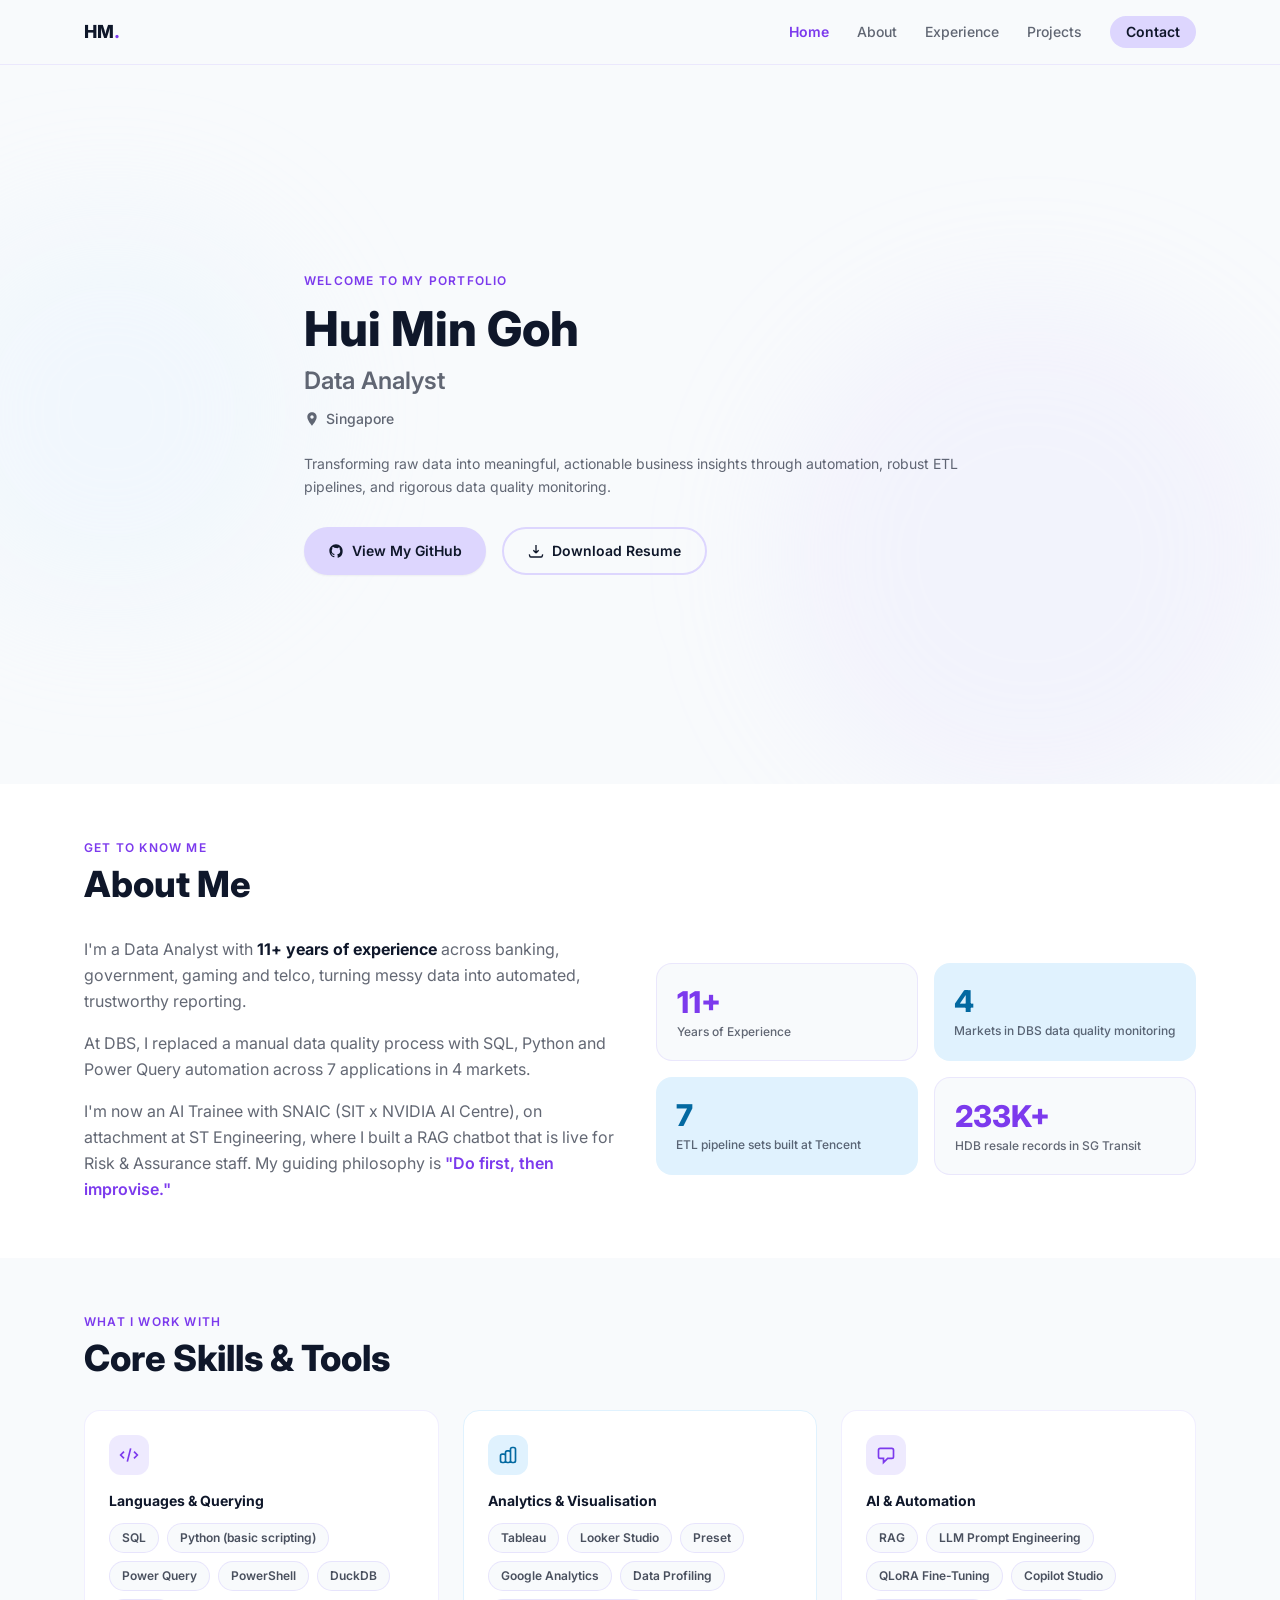
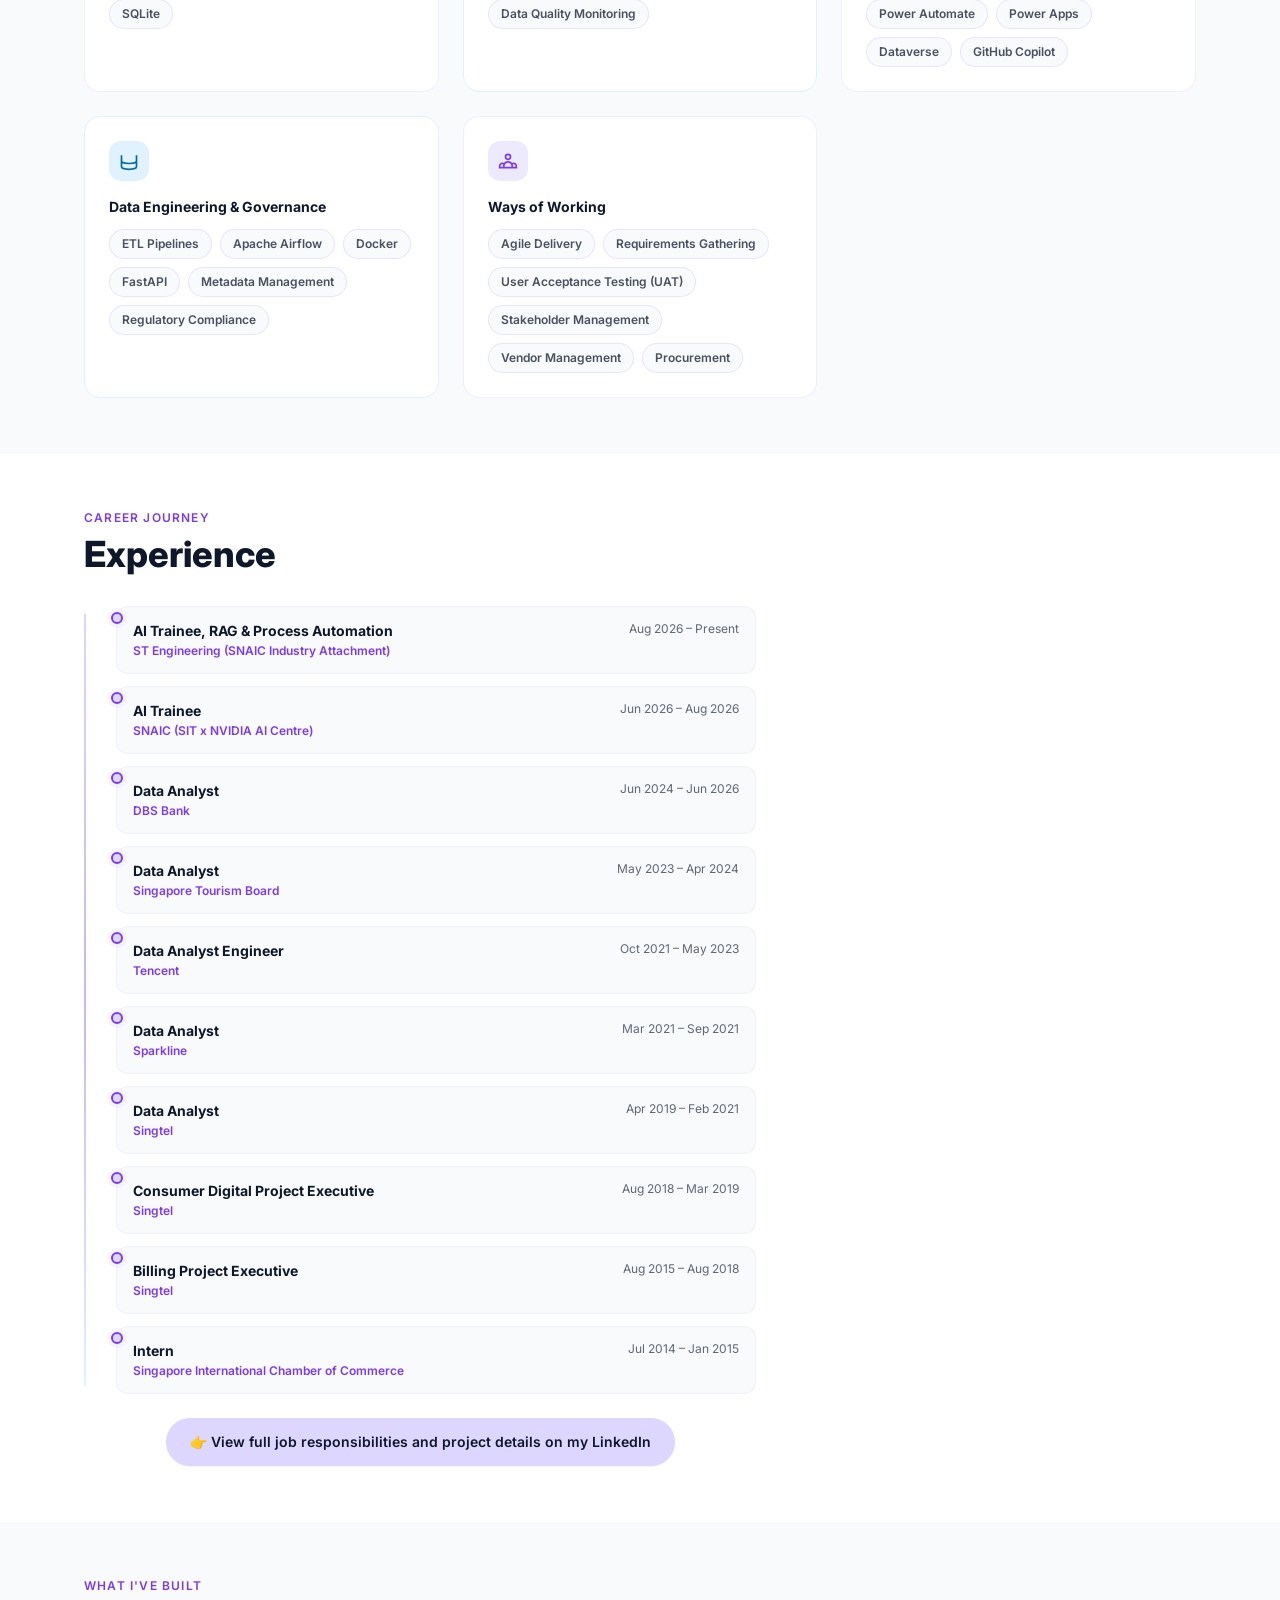
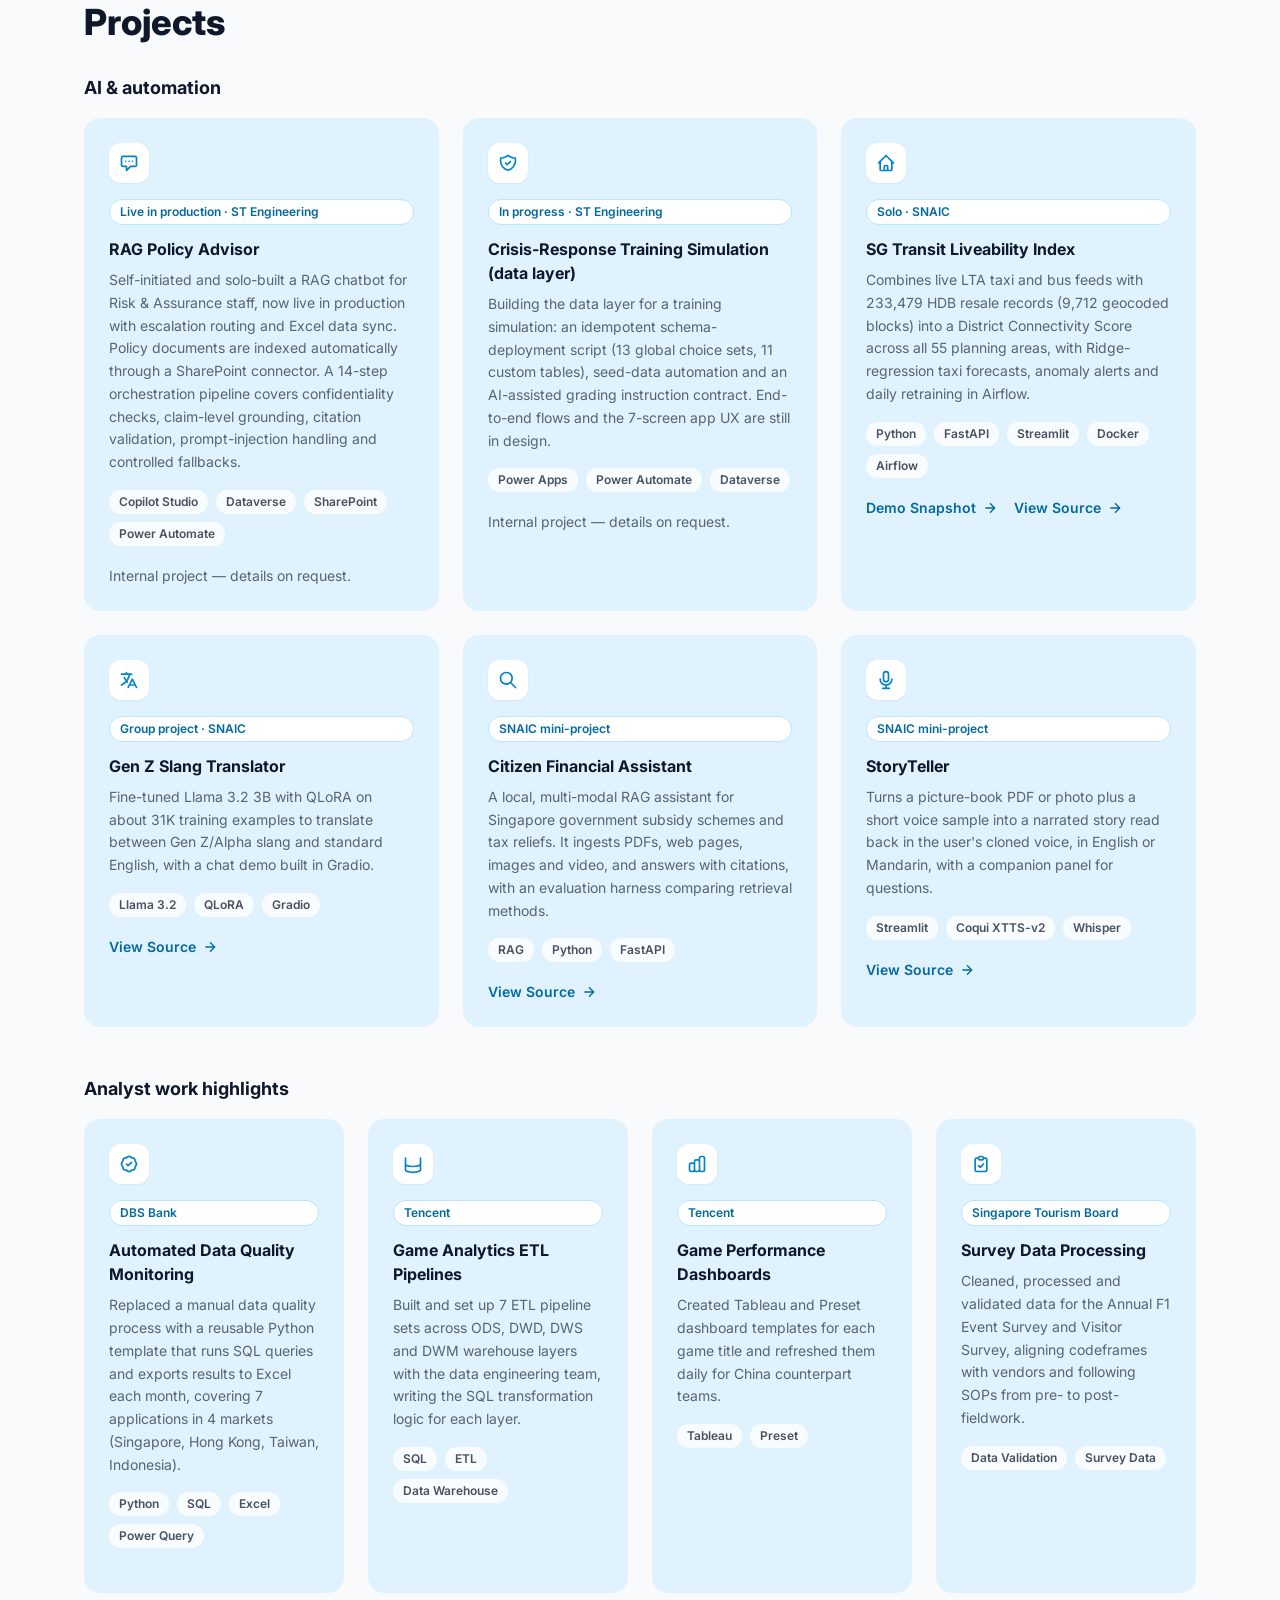
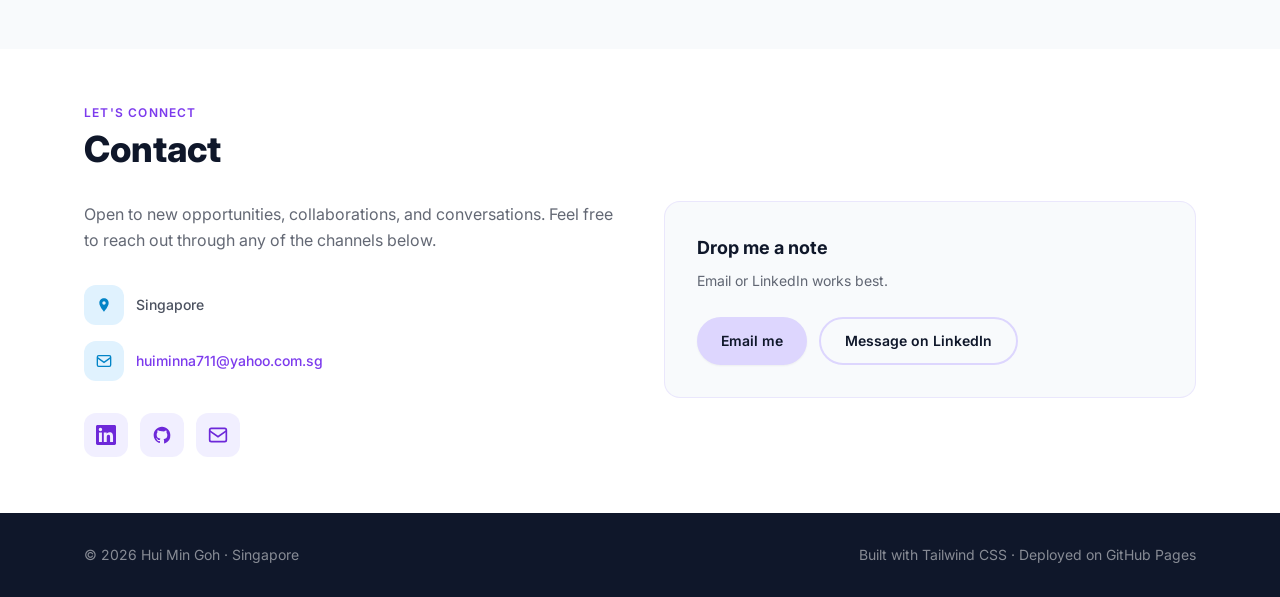
==== public/index.html @ bd51c1e7 "RAG card: note SharePoint connector indexing Co-Authored-By: Claude Sonnet 5.5 <noreply@anthropic.co" ====
<!DOCTYPE html>
<html lang="en" class="scroll-smooth">
<head>
  <meta charset="UTF-8">
  <meta name="viewport" content="width=device-width, initial-scale=1.0">
  <meta name="description" content="Hui Min Goh — Data Analyst based in Singapore with 11+ years of experience across banking, government, gaming and telco.">
  <title>Hui Min Goh — Data Analyst</title>
  <meta name="theme-color" content="#F8FAFC">
  <link rel="canonical" href="https://hm-base.github.io/Goh-Hui-Min-site/">
  <link rel="icon" href="favicon.svg" type="image/svg+xml">
  <meta property="og:type" content="website">
  <meta property="og:site_name" content="Hui Min Goh">
  <meta property="og:title" content="Hui Min Goh — Data Analyst">
  <meta property="og:description" content="Data Analyst based in Singapore with 11+ years of experience across banking, government, gaming and telco.">
  <meta property="og:url" content="https://hm-base.github.io/Goh-Hui-Min-site/">
  <meta property="og:image" content="https://hm-base.github.io/Goh-Hui-Min-site/og-image.png">
  <meta property="og:image:alt" content="Hui Min Goh, Data Analyst, Singapore">
  <meta name="twitter:card" content="summary_large_image">
  <link rel="stylesheet" href="tailwind.css">
  <link rel="preconnect" href="https://fonts.googleapis.com">
  <link rel="preconnect" href="https://fonts.gstatic.com" crossorigin>
  <link href="https://fonts.googleapis.com/css2?family=Inter:wght@400;500;600;700;800&display=swap" rel="stylesheet">
  <style>
    body { font-family: 'Inter', sans-serif; }
    ::-webkit-scrollbar { width: 5px; }
    ::-webkit-scrollbar-track { background: #F8FAFC; }
    ::-webkit-scrollbar-thumb { background: #DDD6FE; border-radius: 3px; }

    .tl-dot {
      position: absolute;
      left: -5px;
      top: 6px;
      width: 12px;
      height: 12px;
      border-radius: 50%;
      background: #DDD6FE;
      border: 2.5px solid #7C3AED;
      box-shadow: 0 0 0 4px rgba(221,214,254,.25);
    }

    .reveal {
      opacity: 0;
      transform: translateY(20px);
      transition: opacity .55s ease, transform .55s ease;
    }
    .reveal.visible { opacity: 1; transform: translateY(0); }

    .nav-link.active { color: #7C3AED !important; font-weight: 600; }
    :focus-visible { outline: 2px solid #7C3AED; outline-offset: 2px; }
    .skip-link { position: absolute; left: -9999px; top: 8px; z-index: 100; background: #0F172A; color: #fff; padding: 8px 14px; border-radius: 8px; font-size: 14px; }
    .skip-link:focus { left: 8px; }
    @media (prefers-reduced-motion: reduce) {
      html { scroll-behavior: auto !important; }
      .reveal { opacity: 1; transform: none; transition: none; }
    }
  </style>
  <noscript><style>.reveal { opacity: 1; transform: none; }</style></noscript>
</head>
<body class="bg-[#F8FAFC] text-[#0F172A] antialiased">
<a href="#main" class="skip-link">Skip to content</a>

<!-- ── NAV ── -->
<header id="navbar" class="fixed top-0 inset-x-0 z-50 bg-[#F8FAFC]/95 backdrop-blur-sm border-b border-[#DDD6FE]/50 transition-shadow duration-300">
  <div class="max-w-6xl mx-auto px-5 h-16 flex items-center justify-between">
    <a href="#home" class="font-extrabold text-lg text-[#0F172A]">HM<span class="text-violet-600">.</span></a>
    <nav aria-label="Main" class="hidden md:flex items-center gap-7">
      <a href="#home"       class="nav-link text-sm font-medium text-[#0F172A]/65 hover:text-violet-600 transition-colors">Home</a>
      <a href="#about"      class="nav-link text-sm font-medium text-[#0F172A]/65 hover:text-violet-600 transition-colors">About</a>
      <a href="#experience" class="nav-link text-sm font-medium text-[#0F172A]/65 hover:text-violet-600 transition-colors">Experience</a>
      <a href="#projects"   class="nav-link text-sm font-medium text-[#0F172A]/65 hover:text-violet-600 transition-colors">Projects</a>
      <a href="#contact"    class="bg-[#DDD6FE] text-[#0F172A] text-sm font-semibold px-4 py-1.5 rounded-full hover:bg-violet-200 transition-colors">Contact</a>
    </nav>
    <button id="menu-btn" aria-label="Toggle menu" aria-expanded="false" aria-controls="mobile-menu" class="md:hidden p-2 rounded-lg hover:bg-[#DDD6FE]/30">
      <svg aria-hidden="true" focusable="false" id="ico-open"  class="w-5 h-5" fill="none" stroke="currentColor" viewBox="0 0 24 24"><path stroke-linecap="round" stroke-linejoin="round" stroke-width="2" d="M4 6h16M4 12h16M4 18h16"/></svg>
      <svg aria-hidden="true" focusable="false" id="ico-close" class="w-5 h-5 hidden" fill="none" stroke="currentColor" viewBox="0 0 24 24"><path stroke-linecap="round" stroke-linejoin="round" stroke-width="2" d="M6 18L18 6M6 6l12 12"/></svg>
    </button>
  </div>
  <div id="mobile-menu" class="hidden md:hidden border-t border-[#DDD6FE]/40 bg-[#F8FAFC] px-5 pb-4 pt-3 flex flex-col gap-3">
    <a href="#home"       onclick="closeMob()" class="text-sm font-medium text-[#0F172A]/70">Home</a>
    <a href="#about"      onclick="closeMob()" class="text-sm font-medium text-[#0F172A]/70">About</a>
    <a href="#experience" onclick="closeMob()" class="text-sm font-medium text-[#0F172A]/70">Experience</a>
    <a href="#projects"   onclick="closeMob()" class="text-sm font-medium text-[#0F172A]/70">Projects</a>
    <a href="#contact"    onclick="closeMob()" class="text-sm font-medium text-[#0F172A]/70">Contact</a>
  </div>
</header>

<main id="main" class="pt-16">

<!-- ── HERO ── -->
<section id="home" class="min-h-[80vh] flex items-center relative overflow-hidden bg-[#F8FAFC]">
  <div class="absolute inset-0 pointer-events-none">
    <div class="absolute top-1/3 right-0 w-[500px] h-[500px] bg-[#DDD6FE]/20 rounded-full blur-3xl"></div>
    <div class="absolute bottom-1/4 -left-20 w-96 h-96 bg-[#E0F2FE]/30 rounded-full blur-3xl"></div>
  </div>
  <div class="max-w-6xl mx-auto px-5 py-12 relative">
    <p class="text-violet-600 font-semibold text-xs tracking-widest uppercase mb-4">Welcome to my portfolio</p>
    <h1 class="text-4xl md:text-5xl font-extrabold text-[#0F172A] leading-tight mb-3">
      Hui Min Goh
    </h1>
    <p class="text-xl md:text-2xl font-semibold text-[#0F172A]/65 mb-3">Data Analyst</p>
    <div class="flex items-center gap-1.5 text-[#0F172A]/65 mb-6">
      <svg aria-hidden="true" focusable="false" class="w-4 h-4 flex-shrink-0" fill="currentColor" viewBox="0 0 24 24"><path d="M12 2C8.13 2 5 5.13 5 9c0 5.25 7 13 7 13s7-7.75 7-13c0-3.87-3.13-7-7-7zm0 9.5c-1.38 0-2.5-1.12-2.5-2.5s1.12-2.5 2.5-2.5 2.5 1.12 2.5 2.5-1.12 2.5-2.5 2.5z"/></svg>
      <span class="text-sm font-medium">Singapore</span>
    </div>
    <p class="text-sm text-[#0F172A]/65 leading-relaxed max-w-2xl mb-7">
      Transforming raw data into meaningful, actionable business insights through automation, robust ETL pipelines, and rigorous data quality monitoring.
    </p>
    <div class="flex flex-wrap gap-4">
      <a href="https://github.com/hm-base" target="_blank" rel="noopener"
         class="inline-flex items-center gap-2 bg-[#DDD6FE] text-[#0F172A] font-semibold px-6 py-3 rounded-full hover:bg-violet-200 hover:-translate-y-0.5 transition-all shadow-sm text-sm">
        <svg aria-hidden="true" focusable="false" class="w-4 h-4" fill="currentColor" viewBox="0 0 24 24"><path d="M12 2C6.48 2 2 6.48 2 12c0 4.42 2.87 8.17 6.84 9.49.5.09.66-.22.66-.48v-1.7C6.73 19.91 6.14 18 6.14 18c-.46-1.16-1.11-1.47-1.11-1.47-.91-.62.07-.61.07-.61 1 .07 1.53 1.03 1.53 1.03.89 1.52 2.34 1.08 2.91.83.09-.65.35-1.09.63-1.34-2.22-.25-4.56-1.11-4.56-4.94 0-1.09.39-1.98 1.03-2.68-.1-.25-.45-1.27.1-2.64 0 0 .84-.27 2.75 1.02A9.56 9.56 0 0112 7.43a9.56 9.56 0 012.5.34c1.91-1.29 2.75-1.02 2.75-1.02.55 1.37.2 2.39.1 2.64.64.7 1.03 1.59 1.03 2.68 0 3.84-2.34 4.69-4.57 4.93.36.31.68.92.68 1.85v2.74c0 .27.16.58.67.48A10.01 10.01 0 0022 12c0-5.52-4.48-10-10-10z"/></svg>
        View My GitHub
      </a>
      <a href="Hui_Min_Goh_Resume_83689592.pdf" download
         class="inline-flex items-center gap-2 border-2 border-[#DDD6FE] text-[#0F172A] font-semibold px-6 py-3 rounded-full hover:bg-[#DDD6FE]/30 hover:-translate-y-0.5 transition-all text-sm">
        <svg aria-hidden="true" focusable="false" class="w-4 h-4" fill="none" stroke="currentColor" viewBox="0 0 24 24" stroke-width="2"><path d="M12 15V3m0 12l-4-4m4 4l4-4M2 17l.621 2.485A2 2 0 004.561 21h14.878a2 2 0 001.94-1.515L22 17"/></svg>
        Download Resume
      </a>
    </div>
  </div>
</section>

<!-- ── ABOUT ── -->
<section id="about" class="py-14 bg-white">
  <div class="max-w-6xl mx-auto px-5">
    <div class="reveal">
      <p class="text-violet-600 font-semibold text-xs tracking-widest uppercase mb-2">Get to know me</p>
      <h2 class="text-4xl font-extrabold text-[#0F172A] mb-8">About Me</h2>
    </div>
    <div class="grid md:grid-cols-2 gap-8 items-center">
      <div class="reveal space-y-4 text-[#0F172A]/65 leading-relaxed">
        <p>I'm a Data Analyst with <strong class="text-[#0F172A]">11+ years of experience</strong> across banking, government, gaming and telco, turning messy data into automated, trustworthy reporting.</p>
        <p>At DBS, I replaced a manual data quality process with SQL, Python and Power Query automation across 7 applications in 4 markets.</p>
        <p>I'm now an AI Trainee with SNAIC (SIT x NVIDIA AI Centre), on attachment at ST Engineering, where I built a RAG chatbot that is live for Risk &amp; Assurance staff. My guiding philosophy is <em class="text-violet-600 font-semibold not-italic">"Do first, then improvise."</em></p>
      </div>
      <div class="reveal grid grid-cols-2 gap-4">
        <div class="bg-[#F8FAFC] border border-[#DDD6FE]/50 rounded-2xl p-5"><div class="text-3xl font-extrabold text-violet-600 mb-1">11+</div><div class="text-xs font-medium text-[#0F172A]/65">Years of Experience</div></div>
        <div class="bg-[#E0F2FE] rounded-2xl p-5"><div class="text-3xl font-extrabold text-sky-700 mb-1">4</div><div class="text-xs font-medium text-[#0F172A]/65">Markets in DBS data quality monitoring</div></div>
        <div class="bg-[#E0F2FE] rounded-2xl p-5"><div class="text-3xl font-extrabold text-sky-700 mb-1">7</div><div class="text-xs font-medium text-[#0F172A]/65">ETL pipeline sets built at Tencent</div></div>
        <div class="bg-[#F8FAFC] border border-[#DDD6FE]/50 rounded-2xl p-5"><div class="text-3xl font-extrabold text-violet-600 mb-1">233K+</div><div class="text-xs font-medium text-[#0F172A]/65">HDB resale records in SG Transit</div></div>
      </div>
    </div>
  </div>
</section>

<!-- ── SKILLS ── -->
<section id="skills" class="py-14 bg-[#F8FAFC]">
  <div class="max-w-6xl mx-auto px-5">
    <div class="reveal mb-8">
      <p class="text-violet-600 font-semibold text-xs tracking-widest uppercase mb-2">What I work with</p>
      <h2 class="text-4xl font-extrabold text-[#0F172A]">Core Skills &amp; Tools</h2>
    </div>
    <div class="grid md:grid-cols-3 gap-6">
      <div class="reveal bg-white rounded-2xl border border-[#DDD6FE]/40 hover:border-[#DDD6FE] p-6 hover:shadow-lg transition-all">
        <div class="w-10 h-10 bg-[#DDD6FE]/50 rounded-xl flex items-center justify-center mb-4">
          <svg aria-hidden="true" focusable="false" class="w-5 h-5 text-violet-600" fill="none" stroke="currentColor" viewBox="0 0 24 24" stroke-width="2"><path d="M10 20l4-16m4 4l4 4-4 4M6 16l-4-4 4-4"/></svg>
        </div>
        <h3 class="font-bold text-[#0F172A] text-sm mb-3">Languages &amp; Querying</h3>
        <div class="flex flex-wrap gap-2"><span class="bg-[#F8FAFC] border border-[#DDD6FE]/60 text-[#0F172A]/75 text-xs font-semibold px-3 py-1.5 rounded-full">SQL</span><span class="bg-[#F8FAFC] border border-[#DDD6FE]/60 text-[#0F172A]/75 text-xs font-semibold px-3 py-1.5 rounded-full">Python (basic scripting)</span><span class="bg-[#F8FAFC] border border-[#DDD6FE]/60 text-[#0F172A]/75 text-xs font-semibold px-3 py-1.5 rounded-full">Power Query</span><span class="bg-[#F8FAFC] border border-[#DDD6FE]/60 text-[#0F172A]/75 text-xs font-semibold px-3 py-1.5 rounded-full">PowerShell</span><span class="bg-[#F8FAFC] border border-[#DDD6FE]/60 text-[#0F172A]/75 text-xs font-semibold px-3 py-1.5 rounded-full">DuckDB</span><span class="bg-[#F8FAFC] border border-[#DDD6FE]/60 text-[#0F172A]/75 text-xs font-semibold px-3 py-1.5 rounded-full">SQLite</span></div>
      </div>
      <div class="reveal bg-white rounded-2xl border border-[#E0F2FE] hover:border-sky-200 p-6 hover:shadow-lg transition-all">
        <div class="w-10 h-10 bg-[#E0F2FE] rounded-xl flex items-center justify-center mb-4">
          <svg aria-hidden="true" focusable="false" class="w-5 h-5 text-sky-700" fill="none" stroke="currentColor" viewBox="0 0 24 24" stroke-width="2"><path d="M9 19v-6a2 2 0 00-2-2H5a2 2 0 00-2 2v6a2 2 0 002 2h2a2 2 0 002-2zm0 0V9a2 2 0 012-2h2a2 2 0 012 2v10m-6 0a2 2 0 002 2h2a2 2 0 002-2m0 0V5a2 2 0 012-2h2a2 2 0 012 2v14a2 2 0 01-2 2h-2a2 2 0 01-2-2z"/></svg>
        </div>
        <h3 class="font-bold text-[#0F172A] text-sm mb-3">Analytics &amp; Visualisation</h3>
        <div class="flex flex-wrap gap-2"><span class="bg-[#F8FAFC] border border-[#DDD6FE]/60 text-[#0F172A]/75 text-xs font-semibold px-3 py-1.5 rounded-full">Tableau</span><span class="bg-[#F8FAFC] border border-[#DDD6FE]/60 text-[#0F172A]/75 text-xs font-semibold px-3 py-1.5 rounded-full">Looker Studio</span><span class="bg-[#F8FAFC] border border-[#DDD6FE]/60 text-[#0F172A]/75 text-xs font-semibold px-3 py-1.5 rounded-full">Preset</span><span class="bg-[#F8FAFC] border border-[#DDD6FE]/60 text-[#0F172A]/75 text-xs font-semibold px-3 py-1.5 rounded-full">Google Analytics</span><span class="bg-[#F8FAFC] border border-[#DDD6FE]/60 text-[#0F172A]/75 text-xs font-semibold px-3 py-1.5 rounded-full">Data Profiling</span><span class="bg-[#F8FAFC] border border-[#DDD6FE]/60 text-[#0F172A]/75 text-xs font-semibold px-3 py-1.5 rounded-full">Data Quality Monitoring</span></div>
      </div>
      <div class="reveal bg-white rounded-2xl border border-[#DDD6FE]/40 hover:border-[#DDD6FE] p-6 hover:shadow-lg transition-all">
        <div class="w-10 h-10 bg-[#DDD6FE]/50 rounded-xl flex items-center justify-center mb-4">
          <svg aria-hidden="true" focusable="false" class="w-5 h-5 text-violet-600" fill="none" stroke="currentColor" viewBox="0 0 24 24" stroke-width="2"><path d="M8 10h.01M12 10h.01M16 10h.01M9 16H5a2 2 0 01-2-2V6a2 2 0 012-2h14a2 2 0 012 2v8a2 2 0 01-2 2h-5l-5 5v-5z"/></svg>
        </div>
        <h3 class="font-bold text-[#0F172A] text-sm mb-3">AI &amp; Automation</h3>
        <div class="flex flex-wrap gap-2"><span class="bg-[#F8FAFC] border border-[#DDD6FE]/60 text-[#0F172A]/75 text-xs font-semibold px-3 py-1.5 rounded-full">RAG</span><span class="bg-[#F8FAFC] border border-[#DDD6FE]/60 text-[#0F172A]/75 text-xs font-semibold px-3 py-1.5 rounded-full">LLM Prompt Engineering</span><span class="bg-[#F8FAFC] border border-[#DDD6FE]/60 text-[#0F172A]/75 text-xs font-semibold px-3 py-1.5 rounded-full">QLoRA Fine-Tuning</span><span class="bg-[#F8FAFC] border border-[#DDD6FE]/60 text-[#0F172A]/75 text-xs font-semibold px-3 py-1.5 rounded-full">Copilot Studio</span><span class="bg-[#F8FAFC] border border-[#DDD6FE]/60 text-[#0F172A]/75 text-xs font-semibold px-3 py-1.5 rounded-full">Power Automate</span><span class="bg-[#F8FAFC] border border-[#DDD6FE]/60 text-[#0F172A]/75 text-xs font-semibold px-3 py-1.5 rounded-full">Power Apps</span><span class="bg-[#F8FAFC] border border-[#DDD6FE]/60 text-[#0F172A]/75 text-xs font-semibold px-3 py-1.5 rounded-full">Dataverse</span><span class="bg-[#F8FAFC] border border-[#DDD6FE]/60 text-[#0F172A]/75 text-xs font-semibold px-3 py-1.5 rounded-full">GitHub Copilot</span></div>
      </div>
      <div class="reveal bg-white rounded-2xl border border-[#E0F2FE] hover:border-sky-200 p-6 hover:shadow-lg transition-all">
        <div class="w-10 h-10 bg-[#E0F2FE] rounded-xl flex items-center justify-center mb-4">
          <svg aria-hidden="true" focusable="false" class="w-5 h-5 text-sky-700" fill="none" stroke="currentColor" viewBox="0 0 24 24" stroke-width="2"><path d="M3 5v14c0 1.66 4 3 9 3s9-1.34 9-3V5M21 12c0 1.66-4 3-9 3s-9-1.34-9-3"/></svg>
        </div>
        <h3 class="font-bold text-[#0F172A] text-sm mb-3">Data Engineering &amp; Governance</h3>
        <div class="flex flex-wrap gap-2"><span class="bg-[#F8FAFC] border border-[#DDD6FE]/60 text-[#0F172A]/75 text-xs font-semibold px-3 py-1.5 rounded-full">ETL Pipelines</span><span class="bg-[#F8FAFC] border border-[#DDD6FE]/60 text-[#0F172A]/75 text-xs font-semibold px-3 py-1.5 rounded-full">Apache Airflow</span><span class="bg-[#F8FAFC] border border-[#DDD6FE]/60 text-[#0F172A]/75 text-xs font-semibold px-3 py-1.5 rounded-full">Docker</span><span class="bg-[#F8FAFC] border border-[#DDD6FE]/60 text-[#0F172A]/75 text-xs font-semibold px-3 py-1.5 rounded-full">FastAPI</span><span class="bg-[#F8FAFC] border border-[#DDD6FE]/60 text-[#0F172A]/75 text-xs font-semibold px-3 py-1.5 rounded-full">Metadata Management</span><span class="bg-[#F8FAFC] border border-[#DDD6FE]/60 text-[#0F172A]/75 text-xs font-semibold px-3 py-1.5 rounded-full">Regulatory Compliance</span></div>
      </div>
      <div class="reveal bg-white rounded-2xl border border-[#DDD6FE]/40 hover:border-[#DDD6FE] p-6 hover:shadow-lg transition-all">
        <div class="w-10 h-10 bg-[#DDD6FE]/50 rounded-xl flex items-center justify-center mb-4">
          <svg aria-hidden="true" focusable="false" class="w-5 h-5 text-violet-600" fill="none" stroke="currentColor" viewBox="0 0 24 24" stroke-width="2"><path d="M17 20h5v-2a3 3 0 00-5.356-1.857M17 20H7m10 0v-2c0-.656-.126-1.283-.356-1.857M7 20H2v-2a3 3 0 015.356-1.857M7 20v-2c0-.656.126-1.283.356-1.857m0 0a5.002 5.002 0 019.288 0M15 7a3 3 0 11-6 0 3 3 0 016 0z"/></svg>
        </div>
        <h3 class="font-bold text-[#0F172A] text-sm mb-3">Ways of Working</h3>
        <div class="flex flex-wrap gap-2"><span class="bg-[#F8FAFC] border border-[#DDD6FE]/60 text-[#0F172A]/75 text-xs font-semibold px-3 py-1.5 rounded-full">Agile Delivery</span><span class="bg-[#F8FAFC] border border-[#DDD6FE]/60 text-[#0F172A]/75 text-xs font-semibold px-3 py-1.5 rounded-full">Requirements Gathering</span><span class="bg-[#F8FAFC] border border-[#DDD6FE]/60 text-[#0F172A]/75 text-xs font-semibold px-3 py-1.5 rounded-full">User Acceptance Testing (UAT)</span><span class="bg-[#F8FAFC] border border-[#DDD6FE]/60 text-[#0F172A]/75 text-xs font-semibold px-3 py-1.5 rounded-full">Stakeholder Management</span><span class="bg-[#F8FAFC] border border-[#DDD6FE]/60 text-[#0F172A]/75 text-xs font-semibold px-3 py-1.5 rounded-full">Vendor Management</span><span class="bg-[#F8FAFC] border border-[#DDD6FE]/60 text-[#0F172A]/75 text-xs font-semibold px-3 py-1.5 rounded-full">Procurement</span></div>
      </div>
    </div>
  </div>
</section>

<!-- ── EXPERIENCE ── -->
<section id="experience" class="py-14 bg-white">
  <div class="max-w-6xl mx-auto px-5">
    <div class="reveal mb-8">
      <p class="text-violet-600 font-semibold text-xs tracking-widest uppercase mb-2">Career Journey</p>
      <h2 class="text-4xl font-extrabold text-[#0F172A]">Experience</h2>
    </div>
    <div class="max-w-2xl">
      <div class="relative pl-8">
        <div class="absolute left-0 top-2 bottom-2 w-0.5 bg-gradient-to-b from-[#DDD6FE] via-[#c4b5fd] to-[#E0F2FE]"></div>

        <div class="space-y-3">
          <!-- ST Engineering -->
          <div class="reveal relative">
            <div class="tl-dot"></div>
            <div class="bg-[#F8FAFC] rounded-xl border border-[#DDD6FE]/30 px-4 py-3.5 hover:border-[#DDD6FE] hover:shadow-sm transition-all flex flex-wrap items-start justify-between gap-2">
              <div><p class="font-bold text-[#0F172A] text-sm">AI Trainee, RAG &amp; Process Automation</p><p class="text-violet-600 font-semibold text-xs mt-0.5">ST Engineering (SNAIC Industry Attachment)</p></div>
              <div class="text-right"><p class="text-xs text-[#0F172A]/65">Aug 2026 – Present</p></div>
            </div>
          </div>
          <!-- SNAIC -->
          <div class="reveal relative" style="transition-delay:.05s">
            <div class="tl-dot"></div>
            <div class="bg-[#F8FAFC] rounded-xl border border-[#DDD6FE]/30 px-4 py-3.5 hover:border-[#DDD6FE] hover:shadow-sm transition-all flex flex-wrap items-start justify-between gap-2">
              <div><p class="font-bold text-[#0F172A] text-sm">AI Trainee</p><p class="text-violet-600 font-semibold text-xs mt-0.5">SNAIC (SIT x NVIDIA AI Centre)</p></div>
              <div class="text-right"><p class="text-xs text-[#0F172A]/65">Jun 2026 – Aug 2026</p></div>
            </div>
          </div>
          <!-- DBS -->
          <div class="reveal relative">
            <div class="tl-dot"></div>
            <div class="bg-[#F8FAFC] rounded-xl border border-[#DDD6FE]/30 px-4 py-3.5 hover:border-[#DDD6FE] hover:shadow-sm transition-all flex flex-wrap items-start justify-between gap-2">
              <div><p class="font-bold text-[#0F172A] text-sm">Data Analyst</p><p class="text-violet-600 font-semibold text-xs mt-0.5">DBS Bank</p></div>
              <div class="text-right"><p class="text-xs text-[#0F172A]/65">Jun 2024 – Jun 2026</p></div>
            </div>
          </div>
          <!-- STB -->
          <div class="reveal relative" style="transition-delay:.05s">
            <div class="tl-dot"></div>
            <div class="bg-[#F8FAFC] rounded-xl border border-[#DDD6FE]/30 px-4 py-3.5 hover:border-[#DDD6FE] hover:shadow-sm transition-all flex flex-wrap items-start justify-between gap-2">
              <div><p class="font-bold text-[#0F172A] text-sm">Data Analyst</p><p class="text-violet-600 font-semibold text-xs mt-0.5">Singapore Tourism Board</p></div>
              <div class="text-right"><p class="text-xs text-[#0F172A]/65">May 2023 – Apr 2024</p></div>
            </div>
          </div>
          <!-- Tencent -->
          <div class="reveal relative" style="transition-delay:.1s">
            <div class="tl-dot"></div>
            <div class="bg-[#F8FAFC] rounded-xl border border-[#DDD6FE]/30 px-4 py-3.5 hover:border-[#DDD6FE] hover:shadow-sm transition-all flex flex-wrap items-start justify-between gap-2">
              <div><p class="font-bold text-[#0F172A] text-sm">Data Analyst Engineer</p><p class="text-violet-600 font-semibold text-xs mt-0.5">Tencent</p></div>
              <div class="text-right"><p class="text-xs text-[#0F172A]/65">Oct 2021 – May 2023</p></div>
            </div>
          </div>
          <!-- Sparkline -->
          <div class="reveal relative" style="transition-delay:.15s">
            <div class="tl-dot"></div>
            <div class="bg-[#F8FAFC] rounded-xl border border-[#DDD6FE]/30 px-4 py-3.5 hover:border-[#DDD6FE] hover:shadow-sm transition-all flex flex-wrap items-start justify-between gap-2">
              <div><p class="font-bold text-[#0F172A] text-sm">Data Analyst</p><p class="text-violet-600 font-semibold text-xs mt-0.5">Sparkline</p></div>
              <div class="text-right"><p class="text-xs text-[#0F172A]/65">Mar 2021 – Sep 2021</p></div>
            </div>
          </div>
          <!-- Singtel DA -->
          <div class="reveal relative" style="transition-delay:.2s">
            <div class="tl-dot"></div>
            <div class="bg-[#F8FAFC] rounded-xl border border-[#DDD6FE]/30 px-4 py-3.5 hover:border-[#DDD6FE] hover:shadow-sm transition-all flex flex-wrap items-start justify-between gap-2">
              <div><p class="font-bold text-[#0F172A] text-sm">Data Analyst</p><p class="text-violet-600 font-semibold text-xs mt-0.5">Singtel</p></div>
              <div class="text-right"><p class="text-xs text-[#0F172A]/65">Apr 2019 – Feb 2021</p></div>
            </div>
          </div>
          <!-- Singtel CDE -->
          <div class="reveal relative" style="transition-delay:.25s">
            <div class="tl-dot"></div>
            <div class="bg-[#F8FAFC] rounded-xl border border-[#DDD6FE]/30 px-4 py-3.5 hover:border-[#DDD6FE] hover:shadow-sm transition-all flex flex-wrap items-start justify-between gap-2">
              <div><p class="font-bold text-[#0F172A] text-sm">Consumer Digital Project Executive</p><p class="text-violet-600 font-semibold text-xs mt-0.5">Singtel</p></div>
              <div class="text-right"><p class="text-xs text-[#0F172A]/65">Aug 2018 – Mar 2019</p></div>
            </div>
          </div>
          <!-- Singtel Billing -->
          <div class="reveal relative" style="transition-delay:.3s">
            <div class="tl-dot"></div>
            <div class="bg-[#F8FAFC] rounded-xl border border-[#DDD6FE]/30 px-4 py-3.5 hover:border-[#DDD6FE] hover:shadow-sm transition-all flex flex-wrap items-start justify-between gap-2">
              <div><p class="font-bold text-[#0F172A] text-sm">Billing Project Executive</p><p class="text-violet-600 font-semibold text-xs mt-0.5">Singtel</p></div>
              <div class="text-right"><p class="text-xs text-[#0F172A]/65">Aug 2015 – Aug 2018</p></div>
            </div>
          </div>
          <!-- SICC -->
          <div class="reveal relative" style="transition-delay:.35s">
            <div class="tl-dot"></div>
            <div class="bg-[#F8FAFC] rounded-xl border border-[#DDD6FE]/30 px-4 py-3.5 hover:border-[#DDD6FE] hover:shadow-sm transition-all flex flex-wrap items-start justify-between gap-2">
              <div><p class="font-bold text-[#0F172A] text-sm">Intern</p><p class="text-violet-600 font-semibold text-xs mt-0.5">Singapore International Chamber of Commerce</p></div>
              <div class="text-right"><p class="text-xs text-[#0F172A]/65">Jul 2014 – Jan 2015</p></div>
            </div>
          </div>
        </div>
      </div>

      <div class="reveal mt-6 text-center" style="transition-delay:.1s">
        <a href="https://www.linkedin.com/in/hui-min-goh-01802ba3/" target="_blank" rel="noopener"
           class="inline-flex items-center gap-2 bg-[#DDD6FE] text-[#0F172A] font-semibold px-6 py-3.5 rounded-full hover:bg-violet-200 hover:-translate-y-0.5 transition-all shadow-sm text-sm">
          👉 View full job responsibilities and project details on my LinkedIn
        </a>
      </div>
    </div>
  </div>
</section>

<!-- ── PROJECTS ── -->
<section id="projects" class="py-14 bg-[#F8FAFC]">
  <div class="max-w-6xl mx-auto px-5">
    <div class="reveal mb-8">
      <p class="text-violet-600 font-semibold text-xs tracking-widest uppercase mb-2">What I've built</p>
      <h2 class="text-4xl font-extrabold text-[#0F172A]">Projects</h2>
    </div>
    <h3 class="reveal font-bold text-[#0F172A] text-lg mb-4">AI &amp; automation</h3>
    <div class="grid md:grid-cols-2 lg:grid-cols-3 gap-6 mb-12">
      <div class="reveal bg-[#E0F2FE] rounded-2xl p-6 border border-sky-100 hover:shadow-xl hover:-translate-y-1 transition-all flex flex-col">
        <div class="w-10 h-10 bg-white rounded-xl flex items-center justify-center mb-4 shadow-sm">
          <svg aria-hidden="true" focusable="false" class="w-5 h-5 text-sky-600" fill="none" stroke="currentColor" viewBox="0 0 24 24" stroke-width="2"><path stroke-linecap="round" stroke-linejoin="round" d="M8 10h.01M12 10h.01M16 10h.01M9 16H5a2 2 0 01-2-2V6a2 2 0 012-2h14a2 2 0 012 2v8a2 2 0 01-2 2h-5l-5 5v-5z"/></svg>
        </div>
        <p class="inline-block bg-white text-sky-700 border border-sky-200 text-xs font-semibold px-2.5 py-1 rounded-full mb-3">Live in production · ST Engineering</p>
        <h3 class="font-bold text-[#0F172A] text-base mb-2">RAG Policy Advisor</h3>
        <p class="text-[#0F172A]/65 text-sm leading-relaxed mb-4">Self-initiated and solo-built a RAG chatbot for Risk &amp; Assurance staff, now live in production with escalation routing and Excel data sync. Policy documents are indexed automatically through a SharePoint connector. A 14-step orchestration pipeline covers confidentiality checks, claim-level grounding, citation validation, prompt-injection handling and controlled fallbacks.</p>
        <div class="flex flex-wrap gap-2 mb-5"><span class="bg-white/80 text-[#0F172A]/75 text-xs font-semibold px-2.5 py-1 rounded-full">Copilot Studio</span><span class="bg-white/80 text-[#0F172A]/75 text-xs font-semibold px-2.5 py-1 rounded-full">Dataverse</span><span class="bg-white/80 text-[#0F172A]/75 text-xs font-semibold px-2.5 py-1 rounded-full">SharePoint</span><span class="bg-white/80 text-[#0F172A]/75 text-xs font-semibold px-2.5 py-1 rounded-full">Power Automate</span></div>
        <p class="text-[#0F172A]/65 text-sm">Internal project — details on request.</p>
      </div>
      <div class="reveal bg-[#E0F2FE] rounded-2xl p-6 border border-sky-100 hover:shadow-xl hover:-translate-y-1 transition-all flex flex-col">
        <div class="w-10 h-10 bg-white rounded-xl flex items-center justify-center mb-4 shadow-sm">
          <svg aria-hidden="true" focusable="false" class="w-5 h-5 text-sky-600" fill="none" stroke="currentColor" viewBox="0 0 24 24" stroke-width="2"><path stroke-linecap="round" stroke-linejoin="round" d="M9 12l2 2 4-4m5.618-4.016A11.955 11.955 0 0112 2.944a11.955 11.955 0 01-8.618 3.04A12.02 12.02 0 003 9c0 5.591 3.824 10.29 9 11.622 5.176-1.332 9-6.03 9-11.622 0-1.042-.133-2.052-.382-3.016z"/></svg>
        </div>
        <p class="inline-block bg-white text-sky-700 border border-sky-200 text-xs font-semibold px-2.5 py-1 rounded-full mb-3">In progress · ST Engineering</p>
        <h3 class="font-bold text-[#0F172A] text-base mb-2">Crisis-Response Training Simulation (data layer)</h3>
        <p class="text-[#0F172A]/65 text-sm leading-relaxed mb-4">Building the data layer for a training simulation: an idempotent schema-deployment script (13 global choice sets, 11 custom tables), seed-data automation and an AI-assisted grading instruction contract. End-to-end flows and the 7-screen app UX are still in design.</p>
        <div class="flex flex-wrap gap-2 mb-5"><span class="bg-white/80 text-[#0F172A]/75 text-xs font-semibold px-2.5 py-1 rounded-full">Power Apps</span><span class="bg-white/80 text-[#0F172A]/75 text-xs font-semibold px-2.5 py-1 rounded-full">Power Automate</span><span class="bg-white/80 text-[#0F172A]/75 text-xs font-semibold px-2.5 py-1 rounded-full">Dataverse</span></div>
        <p class="text-[#0F172A]/65 text-sm">Internal project — details on request.</p>
      </div>
      <div class="reveal bg-[#E0F2FE] rounded-2xl p-6 border border-sky-100 hover:shadow-xl hover:-translate-y-1 transition-all flex flex-col">
        <div class="w-10 h-10 bg-white rounded-xl flex items-center justify-center mb-4 shadow-sm">
          <svg aria-hidden="true" focusable="false" class="w-5 h-5 text-sky-600" fill="none" stroke="currentColor" viewBox="0 0 24 24" stroke-width="2"><path stroke-linecap="round" stroke-linejoin="round" d="M3 12l2-2m0 0l7-7 7 7M5 10v10a1 1 0 001 1h3m10-11l2 2m-2-2v10a1 1 0 01-1 1h-3m-6 0a1 1 0 001-1v-4a1 1 0 011-1h2a1 1 0 011 1v4a1 1 0 001 1m-6 0h6"/></svg>
        </div>
        <p class="inline-block bg-white text-sky-700 border border-sky-200 text-xs font-semibold px-2.5 py-1 rounded-full mb-3">Solo · SNAIC</p>
        <h3 class="font-bold text-[#0F172A] text-base mb-2">SG Transit Liveability Index</h3>
        <p class="text-[#0F172A]/65 text-sm leading-relaxed mb-4">Combines live LTA taxi and bus feeds with 233,479 HDB resale records (9,712 geocoded blocks) into a District Connectivity Score across all 55 planning areas, with Ridge-regression taxi forecasts, anomaly alerts and daily retraining in Airflow.</p>
        <div class="flex flex-wrap gap-2 mb-5"><span class="bg-white/80 text-[#0F172A]/75 text-xs font-semibold px-2.5 py-1 rounded-full">Python</span><span class="bg-white/80 text-[#0F172A]/75 text-xs font-semibold px-2.5 py-1 rounded-full">FastAPI</span><span class="bg-white/80 text-[#0F172A]/75 text-xs font-semibold px-2.5 py-1 rounded-full">Streamlit</span><span class="bg-white/80 text-[#0F172A]/75 text-xs font-semibold px-2.5 py-1 rounded-full">Docker</span><span class="bg-white/80 text-[#0F172A]/75 text-xs font-semibold px-2.5 py-1 rounded-full">Airflow</span></div>
        <div class="flex flex-wrap gap-x-4 gap-y-1">
          <a href="sg-transit/index.html" class="inline-flex items-center gap-1.5 text-sky-700 font-semibold text-sm hover:gap-2.5 transition-all">Demo Snapshot <svg aria-hidden="true" focusable="false" class="w-4 h-4" fill="none" stroke="currentColor" viewBox="0 0 24 24" stroke-width="2"><path d="M5 12h14M12 5l7 7-7 7"/></svg></a>
          <a href="https://github.com/hm-base/sg-transit-liveability" target="_blank" rel="noopener" class="inline-flex items-center gap-1.5 text-sky-700 font-semibold text-sm hover:gap-2.5 transition-all">View Source <svg aria-hidden="true" focusable="false" class="w-4 h-4" fill="none" stroke="currentColor" viewBox="0 0 24 24" stroke-width="2"><path d="M5 12h14M12 5l7 7-7 7"/></svg></a>
        </div>
      </div>
      <div class="reveal bg-[#E0F2FE] rounded-2xl p-6 border border-sky-100 hover:shadow-xl hover:-translate-y-1 transition-all flex flex-col">
        <div class="w-10 h-10 bg-white rounded-xl flex items-center justify-center mb-4 shadow-sm">
          <svg aria-hidden="true" focusable="false" class="w-5 h-5 text-sky-600" fill="none" stroke="currentColor" viewBox="0 0 24 24" stroke-width="2"><path stroke-linecap="round" stroke-linejoin="round" d="M3 5h12M9 3v2m1.048 9.5A18.022 18.022 0 016.412 9m6.088 9h7M11 21l5-10 5 10M12.751 5C11.783 10.77 8.07 15.61 3 18.129"/></svg>
        </div>
        <p class="inline-block bg-white text-sky-700 border border-sky-200 text-xs font-semibold px-2.5 py-1 rounded-full mb-3">Group project · SNAIC</p>
        <h3 class="font-bold text-[#0F172A] text-base mb-2">Gen Z Slang Translator</h3>
        <p class="text-[#0F172A]/65 text-sm leading-relaxed mb-4">Fine-tuned Llama 3.2 3B with QLoRA on about 31K training examples to translate between Gen Z/Alpha slang and standard English, with a chat demo built in Gradio.</p>
        <div class="flex flex-wrap gap-2 mb-5"><span class="bg-white/80 text-[#0F172A]/75 text-xs font-semibold px-2.5 py-1 rounded-full">Llama 3.2</span><span class="bg-white/80 text-[#0F172A]/75 text-xs font-semibold px-2.5 py-1 rounded-full">QLoRA</span><span class="bg-white/80 text-[#0F172A]/75 text-xs font-semibold px-2.5 py-1 rounded-full">Gradio</span></div>
        <div class="flex flex-wrap gap-x-4 gap-y-1">
          <a href="https://github.com/hm-base/gen-z-alpha-translator" target="_blank" rel="noopener" class="inline-flex items-center gap-1.5 text-sky-700 font-semibold text-sm hover:gap-2.5 transition-all">View Source <svg aria-hidden="true" focusable="false" class="w-4 h-4" fill="none" stroke="currentColor" viewBox="0 0 24 24" stroke-width="2"><path d="M5 12h14M12 5l7 7-7 7"/></svg></a>
        </div>
      </div>
      <div class="reveal bg-[#E0F2FE] rounded-2xl p-6 border border-sky-100 hover:shadow-xl hover:-translate-y-1 transition-all flex flex-col">
        <div class="w-10 h-10 bg-white rounded-xl flex items-center justify-center mb-4 shadow-sm">
          <svg aria-hidden="true" focusable="false" class="w-5 h-5 text-sky-600" fill="none" stroke="currentColor" viewBox="0 0 24 24" stroke-width="2"><path stroke-linecap="round" stroke-linejoin="round" d="M21 21l-6-6m2-5a7 7 0 11-14 0 7 7 0 0114 0z"/></svg>
        </div>
        <p class="inline-block bg-white text-sky-700 border border-sky-200 text-xs font-semibold px-2.5 py-1 rounded-full mb-3">SNAIC mini-project</p>
        <h3 class="font-bold text-[#0F172A] text-base mb-2">Citizen Financial Assistant</h3>
        <p class="text-[#0F172A]/65 text-sm leading-relaxed mb-4">A local, multi-modal RAG assistant for Singapore government subsidy schemes and tax reliefs. It ingests PDFs, web pages, images and video, and answers with citations, with an evaluation harness comparing retrieval methods.</p>
        <div class="flex flex-wrap gap-2 mb-5"><span class="bg-white/80 text-[#0F172A]/75 text-xs font-semibold px-2.5 py-1 rounded-full">RAG</span><span class="bg-white/80 text-[#0F172A]/75 text-xs font-semibold px-2.5 py-1 rounded-full">Python</span><span class="bg-white/80 text-[#0F172A]/75 text-xs font-semibold px-2.5 py-1 rounded-full">FastAPI</span></div>
        <div class="flex flex-wrap gap-x-4 gap-y-1">
          <a href="https://github.com/hm-base/sg-citizen-financial-assistant" target="_blank" rel="noopener" class="inline-flex items-center gap-1.5 text-sky-700 font-semibold text-sm hover:gap-2.5 transition-all">View Source <svg aria-hidden="true" focusable="false" class="w-4 h-4" fill="none" stroke="currentColor" viewBox="0 0 24 24" stroke-width="2"><path d="M5 12h14M12 5l7 7-7 7"/></svg></a>
        </div>
      </div>
      <div class="reveal bg-[#E0F2FE] rounded-2xl p-6 border border-sky-100 hover:shadow-xl hover:-translate-y-1 transition-all flex flex-col">
        <div class="w-10 h-10 bg-white rounded-xl flex items-center justify-center mb-4 shadow-sm">
          <svg aria-hidden="true" focusable="false" class="w-5 h-5 text-sky-600" fill="none" stroke="currentColor" viewBox="0 0 24 24" stroke-width="2"><path stroke-linecap="round" stroke-linejoin="round" d="M19 11a7 7 0 01-7 7m0 0a7 7 0 01-7-7m7 7v4m0 0H8m4 0h4m-4-8a3 3 0 01-3-3V5a3 3 0 116 0v6a3 3 0 01-3 3z"/></svg>
        </div>
        <p class="inline-block bg-white text-sky-700 border border-sky-200 text-xs font-semibold px-2.5 py-1 rounded-full mb-3">SNAIC mini-project</p>
        <h3 class="font-bold text-[#0F172A] text-base mb-2">StoryTeller</h3>
        <p class="text-[#0F172A]/65 text-sm leading-relaxed mb-4">Turns a picture-book PDF or photo plus a short voice sample into a narrated story read back in the user's cloned voice, in English or Mandarin, with a companion panel for questions.</p>
        <div class="flex flex-wrap gap-2 mb-5"><span class="bg-white/80 text-[#0F172A]/75 text-xs font-semibold px-2.5 py-1 rounded-full">Streamlit</span><span class="bg-white/80 text-[#0F172A]/75 text-xs font-semibold px-2.5 py-1 rounded-full">Coqui XTTS-v2</span><span class="bg-white/80 text-[#0F172A]/75 text-xs font-semibold px-2.5 py-1 rounded-full">Whisper</span></div>
        <div class="flex flex-wrap gap-x-4 gap-y-1">
          <a href="https://github.com/hongming111/StoryTeller" target="_blank" rel="noopener" class="inline-flex items-center gap-1.5 text-sky-700 font-semibold text-sm hover:gap-2.5 transition-all">View Source <svg aria-hidden="true" focusable="false" class="w-4 h-4" fill="none" stroke="currentColor" viewBox="0 0 24 24" stroke-width="2"><path d="M5 12h14M12 5l7 7-7 7"/></svg></a>
        </div>
      </div>
    </div>
    <h3 class="reveal font-bold text-[#0F172A] text-lg mb-4">Analyst work highlights</h3>
    <div class="grid md:grid-cols-2 lg:grid-cols-4 gap-6">
      <div class="reveal bg-[#E0F2FE] rounded-2xl p-6 border border-sky-100 hover:shadow-xl hover:-translate-y-1 transition-all flex flex-col">
        <div class="w-10 h-10 bg-white rounded-xl flex items-center justify-center mb-4 shadow-sm">
          <svg aria-hidden="true" focusable="false" class="w-5 h-5 text-sky-600" fill="none" stroke="currentColor" viewBox="0 0 24 24" stroke-width="2"><path stroke-linecap="round" stroke-linejoin="round" d="M9 12l2 2 4-4M7.835 4.697a3.42 3.42 0 001.946-.806 3.42 3.42 0 014.438 0 3.42 3.42 0 001.946.806 3.42 3.42 0 013.138 3.138 3.42 3.42 0 00.806 1.946 3.42 3.42 0 010 4.438 3.42 3.42 0 00-.806 1.946 3.42 3.42 0 01-3.138 3.138 3.42 3.42 0 00-1.946.806 3.42 3.42 0 01-4.438 0 3.42 3.42 0 00-1.946-.806 3.42 3.42 0 01-3.138-3.138 3.42 3.42 0 00-.806-1.946 3.42 3.42 0 010-4.438 3.42 3.42 0 00.806-1.946 3.42 3.42 0 013.138-3.138z"/></svg>
        </div>
        <p class="inline-block bg-white text-sky-700 border border-sky-200 text-xs font-semibold px-2.5 py-1 rounded-full mb-3">DBS Bank</p>
        <h3 class="font-bold text-[#0F172A] text-base mb-2">Automated Data Quality Monitoring</h3>
        <p class="text-[#0F172A]/65 text-sm leading-relaxed mb-4">Replaced a manual data quality process with a reusable Python template that runs SQL queries and exports results to Excel each month, covering 7 applications in 4 markets (Singapore, Hong Kong, Taiwan, Indonesia).</p>
        <div class="flex flex-wrap gap-2 mb-5"><span class="bg-white/80 text-[#0F172A]/75 text-xs font-semibold px-2.5 py-1 rounded-full">Python</span><span class="bg-white/80 text-[#0F172A]/75 text-xs font-semibold px-2.5 py-1 rounded-full">SQL</span><span class="bg-white/80 text-[#0F172A]/75 text-xs font-semibold px-2.5 py-1 rounded-full">Excel</span><span class="bg-white/80 text-[#0F172A]/75 text-xs font-semibold px-2.5 py-1 rounded-full">Power Query</span></div>
      </div>
      <div class="reveal bg-[#E0F2FE] rounded-2xl p-6 border border-sky-100 hover:shadow-xl hover:-translate-y-1 transition-all flex flex-col">
        <div class="w-10 h-10 bg-white rounded-xl flex items-center justify-center mb-4 shadow-sm">
          <svg aria-hidden="true" focusable="false" class="w-5 h-5 text-sky-600" fill="none" stroke="currentColor" viewBox="0 0 24 24" stroke-width="2"><path stroke-linecap="round" stroke-linejoin="round" d="M3 5v14c0 1.66 4 3 9 3s9-1.34 9-3V5M21 12c0 1.66-4 3-9 3s-9-1.34-9-3"/></svg>
        </div>
        <p class="inline-block bg-white text-sky-700 border border-sky-200 text-xs font-semibold px-2.5 py-1 rounded-full mb-3">Tencent</p>
        <h3 class="font-bold text-[#0F172A] text-base mb-2">Game Analytics ETL Pipelines</h3>
        <p class="text-[#0F172A]/65 text-sm leading-relaxed mb-4">Built and set up 7 ETL pipeline sets across ODS, DWD, DWS and DWM warehouse layers with the data engineering team, writing the SQL transformation logic for each layer.</p>
        <div class="flex flex-wrap gap-2 mb-5"><span class="bg-white/80 text-[#0F172A]/75 text-xs font-semibold px-2.5 py-1 rounded-full">SQL</span><span class="bg-white/80 text-[#0F172A]/75 text-xs font-semibold px-2.5 py-1 rounded-full">ETL</span><span class="bg-white/80 text-[#0F172A]/75 text-xs font-semibold px-2.5 py-1 rounded-full">Data Warehouse</span></div>
      </div>
      <div class="reveal bg-[#E0F2FE] rounded-2xl p-6 border border-sky-100 hover:shadow-xl hover:-translate-y-1 transition-all flex flex-col">
        <div class="w-10 h-10 bg-white rounded-xl flex items-center justify-center mb-4 shadow-sm">
          <svg aria-hidden="true" focusable="false" class="w-5 h-5 text-sky-600" fill="none" stroke="currentColor" viewBox="0 0 24 24" stroke-width="2"><path stroke-linecap="round" stroke-linejoin="round" d="M9 19v-6a2 2 0 00-2-2H5a2 2 0 00-2 2v6a2 2 0 002 2h2a2 2 0 002-2zm0 0V9a2 2 0 012-2h2a2 2 0 012 2v10m-6 0a2 2 0 002 2h2a2 2 0 002-2m0 0V5a2 2 0 012-2h2a2 2 0 012 2v14a2 2 0 01-2 2h-2a2 2 0 01-2-2z"/></svg>
        </div>
        <p class="inline-block bg-white text-sky-700 border border-sky-200 text-xs font-semibold px-2.5 py-1 rounded-full mb-3">Tencent</p>
        <h3 class="font-bold text-[#0F172A] text-base mb-2">Game Performance Dashboards</h3>
        <p class="text-[#0F172A]/65 text-sm leading-relaxed mb-4">Created Tableau and Preset dashboard templates for each game title and refreshed them daily for China counterpart teams.</p>
        <div class="flex flex-wrap gap-2 mb-5"><span class="bg-white/80 text-[#0F172A]/75 text-xs font-semibold px-2.5 py-1 rounded-full">Tableau</span><span class="bg-white/80 text-[#0F172A]/75 text-xs font-semibold px-2.5 py-1 rounded-full">Preset</span></div>
      </div>
      <div class="reveal bg-[#E0F2FE] rounded-2xl p-6 border border-sky-100 hover:shadow-xl hover:-translate-y-1 transition-all flex flex-col">
        <div class="w-10 h-10 bg-white rounded-xl flex items-center justify-center mb-4 shadow-sm">
          <svg aria-hidden="true" focusable="false" class="w-5 h-5 text-sky-600" fill="none" stroke="currentColor" viewBox="0 0 24 24" stroke-width="2"><path stroke-linecap="round" stroke-linejoin="round" d="M9 5H7a2 2 0 00-2 2v12a2 2 0 002 2h10a2 2 0 002-2V7a2 2 0 00-2-2h-2M9 5a2 2 0 002 2h2a2 2 0 002-2M9 5a2 2 0 012-2h2a2 2 0 012 2m-6 9l2 2 4-4"/></svg>
        </div>
        <p class="inline-block bg-white text-sky-700 border border-sky-200 text-xs font-semibold px-2.5 py-1 rounded-full mb-3">Singapore Tourism Board</p>
        <h3 class="font-bold text-[#0F172A] text-base mb-2">Survey Data Processing</h3>
        <p class="text-[#0F172A]/65 text-sm leading-relaxed mb-4">Cleaned, processed and validated data for the Annual F1 Event Survey and Visitor Survey, aligning codeframes with vendors and following SOPs from pre- to post-fieldwork.</p>
        <div class="flex flex-wrap gap-2 mb-5"><span class="bg-white/80 text-[#0F172A]/75 text-xs font-semibold px-2.5 py-1 rounded-full">Data Validation</span><span class="bg-white/80 text-[#0F172A]/75 text-xs font-semibold px-2.5 py-1 rounded-full">Survey Data</span></div>
      </div>
    </div>
  </div>
</section>

<!-- ── CONTACT ── -->
<section id="contact" class="py-14 bg-white">
  <div class="max-w-6xl mx-auto px-5">
    <div class="reveal mb-8">
      <p class="text-violet-600 font-semibold text-xs tracking-widest uppercase mb-2">Let's connect</p>
      <h2 class="text-4xl font-extrabold text-[#0F172A]">Contact</h2>
    </div>
    <div class="grid md:grid-cols-2 gap-12">
      <div class="reveal">
        <p class="text-[#0F172A]/65 leading-relaxed mb-8">Open to new opportunities, collaborations, and conversations. Feel free to reach out through any of the channels below.</p>
        <div class="space-y-4 mb-8">
          <div class="flex items-center gap-3">
            <div class="w-10 h-10 bg-[#E0F2FE] rounded-xl flex items-center justify-center flex-shrink-0">
              <svg aria-hidden="true" focusable="false" class="w-4 h-4 text-sky-600" fill="currentColor" viewBox="0 0 24 24"><path d="M12 2C8.13 2 5 5.13 5 9c0 5.25 7 13 7 13s7-7.75 7-13c0-3.87-3.13-7-7-7zm0 9.5c-1.38 0-2.5-1.12-2.5-2.5s1.12-2.5 2.5-2.5 2.5 1.12 2.5 2.5-1.12 2.5-2.5 2.5z"/></svg>
            </div>
            <span class="text-sm font-medium text-[#0F172A]/75">Singapore</span>
          </div>
          <div class="flex items-center gap-3">
            <div class="w-10 h-10 bg-[#E0F2FE] rounded-xl flex items-center justify-center flex-shrink-0">
              <svg aria-hidden="true" focusable="false" class="w-4 h-4 text-sky-600" fill="none" stroke="currentColor" viewBox="0 0 24 24" stroke-width="2"><rect x="2" y="4" width="20" height="16" rx="2"/><path d="M2 7l10 7 10-7"/></svg>
            </div>
            <a href="mailto:huiminna711@yahoo.com.sg" class="text-violet-600 text-sm font-medium hover:underline">huiminna711@yahoo.com.sg</a>
          </div>
        </div>
        <div class="flex gap-3">
          <a href="https://www.linkedin.com/in/hui-min-goh-01802ba3/" target="_blank" rel="noopener" aria-label="LinkedIn"
             class="w-11 h-11 bg-[#DDD6FE]/40 rounded-xl flex items-center justify-center hover:bg-[#DDD6FE] transition-colors">
            <svg aria-hidden="true" focusable="false" class="w-5 h-5 text-violet-700" fill="currentColor" viewBox="0 0 24 24"><path d="M20.447 20.452h-3.554v-5.569c0-1.328-.027-3.037-1.852-3.037-1.853 0-2.136 1.445-2.136 2.939v5.667H9.351V9h3.414v1.561h.046c.477-.9 1.637-1.85 3.37-1.85 3.601 0 4.267 2.37 4.267 5.455v6.286zM5.337 7.433a2.062 2.062 0 01-2.063-2.065 2.064 2.064 0 112.063 2.065zm1.782 13.019H3.555V9h3.564v11.452zM22.225 0H1.771C.792 0 0 .774 0 1.729v20.542C0 23.227.792 24 1.771 24h20.451C23.2 24 24 23.227 24 22.271V1.729C24 .774 23.2 0 22.222 0h.003z"/></svg>
          </a>
          <a href="https://github.com/hm-base" target="_blank" rel="noopener" aria-label="GitHub"
             class="w-11 h-11 bg-[#DDD6FE]/40 rounded-xl flex items-center justify-center hover:bg-[#DDD6FE] transition-colors">
            <svg aria-hidden="true" focusable="false" class="w-5 h-5 text-violet-700" fill="currentColor" viewBox="0 0 24 24"><path d="M12 2C6.48 2 2 6.48 2 12c0 4.42 2.87 8.17 6.84 9.49.5.09.66-.22.66-.48v-1.7C6.73 19.91 6.14 18 6.14 18c-.46-1.16-1.11-1.47-1.11-1.47-.91-.62.07-.61.07-.61 1 .07 1.53 1.03 1.53 1.03.89 1.52 2.34 1.08 2.91.83.09-.65.35-1.09.63-1.34-2.22-.25-4.56-1.11-4.56-4.94 0-1.09.39-1.98 1.03-2.68-.1-.25-.45-1.27.1-2.64 0 0 .84-.27 2.75 1.02A9.56 9.56 0 0112 7.43a9.56 9.56 0 012.5.34c1.91-1.29 2.75-1.02 2.75-1.02.55 1.37.2 2.39.1 2.64.64.7 1.03 1.59 1.03 2.68 0 3.84-2.34 4.69-4.57 4.93.36.31.68.92.68 1.85v2.74c0 .27.16.58.67.48A10.01 10.01 0 0022 12c0-5.52-4.48-10-10-10z"/></svg>
          </a>
          <a href="mailto:huiminna711@yahoo.com.sg" aria-label="Email"
             class="w-11 h-11 bg-[#DDD6FE]/40 rounded-xl flex items-center justify-center hover:bg-[#DDD6FE] transition-colors">
            <svg aria-hidden="true" focusable="false" class="w-5 h-5 text-violet-700" fill="none" stroke="currentColor" viewBox="0 0 24 24" stroke-width="2"><rect x="2" y="4" width="20" height="16" rx="2"/><path d="M2 7l10 7 10-7"/></svg>
          </a>
        </div>
      </div>

      <div class="reveal">
        <div class="bg-[#F8FAFC] border border-[#DDD6FE]/50 rounded-2xl p-8">
          <h3 class="font-bold text-[#0F172A] text-lg mb-2">Drop me a note</h3>
          <p class="text-[#0F172A]/65 text-sm leading-relaxed mb-6">Email or LinkedIn works best.</p>
          <div class="flex flex-col sm:flex-row gap-3">
            <a href="mailto:huiminna711@yahoo.com.sg"
               class="inline-flex justify-center items-center bg-[#DDD6FE] text-[#0F172A] font-semibold px-6 py-3 rounded-full hover:bg-violet-200 hover:-translate-y-0.5 transition-all shadow-sm text-sm">Email me</a>
            <a href="https://www.linkedin.com/in/hui-min-goh-01802ba3/" target="_blank" rel="noopener"
               class="inline-flex justify-center items-center border-2 border-[#DDD6FE] text-[#0F172A] font-semibold px-6 py-3 rounded-full hover:bg-[#DDD6FE]/30 hover:-translate-y-0.5 transition-all text-sm">Message on LinkedIn</a>
          </div>
        </div>
      </div>
    </div>
  </div>
</section>

</main>

<!-- ── FOOTER ── -->
<footer class="bg-[#0F172A] text-white/50 py-8">
  <div class="max-w-6xl mx-auto px-5 flex flex-col md:flex-row items-center justify-between gap-3 text-sm">
    <p>© <span id="year"></span> Hui Min Goh · Singapore</p>
    <p>Built with Tailwind CSS · Deployed on GitHub Pages</p>
  </div>
</footer>

<script>
  document.getElementById('year').textContent = new Date().getFullYear();

  // Mobile menu
  const menuBtn = document.getElementById('menu-btn');
  const mob = document.getElementById('mobile-menu');
  function closeMob() {
    mob.classList.add('hidden');
    document.getElementById('ico-open').classList.remove('hidden');
    document.getElementById('ico-close').classList.add('hidden');
    menuBtn.setAttribute('aria-expanded', 'false');
  }
  menuBtn.addEventListener('click', () => {
    const open = mob.classList.toggle('hidden');
    document.getElementById('ico-open').classList.toggle('hidden', !open);
    document.getElementById('ico-close').classList.toggle('hidden', open);
    menuBtn.setAttribute('aria-expanded', String(!open));
  });

  // Scroll reveal
  const ro = new IntersectionObserver(entries => {
    entries.forEach(e => { if (e.isIntersecting) { e.target.classList.add('visible'); ro.unobserve(e.target); } });
  }, { threshold: 0.1, rootMargin: '0px 0px -40px 0px' });
  document.querySelectorAll('.reveal').forEach(el => ro.observe(el));

  // Active nav
  const navLinks = document.querySelectorAll('.nav-link');
  const no = new IntersectionObserver(entries => {
    entries.forEach(e => {
      if (e.isIntersecting) {
        navLinks.forEach(l => l.classList.remove('active'));
        const a = document.querySelector(`.nav-link[href="#${e.target.id}"]`);
        if (a) a.classList.add('active');
      }
    });
  }, { rootMargin: '-40% 0px -55% 0px' });
  document.querySelectorAll('section[id]').forEach(s => no.observe(s));

  // Nav shadow
  const navbar = document.getElementById('navbar');
  window.addEventListener('scroll', () => {
    navbar.style.boxShadow = scrollY > 20 ? '0 4px 20px rgba(0,0,0,.07)' : 'none';
  }, { passive: true });
</script>
</body>
</html>
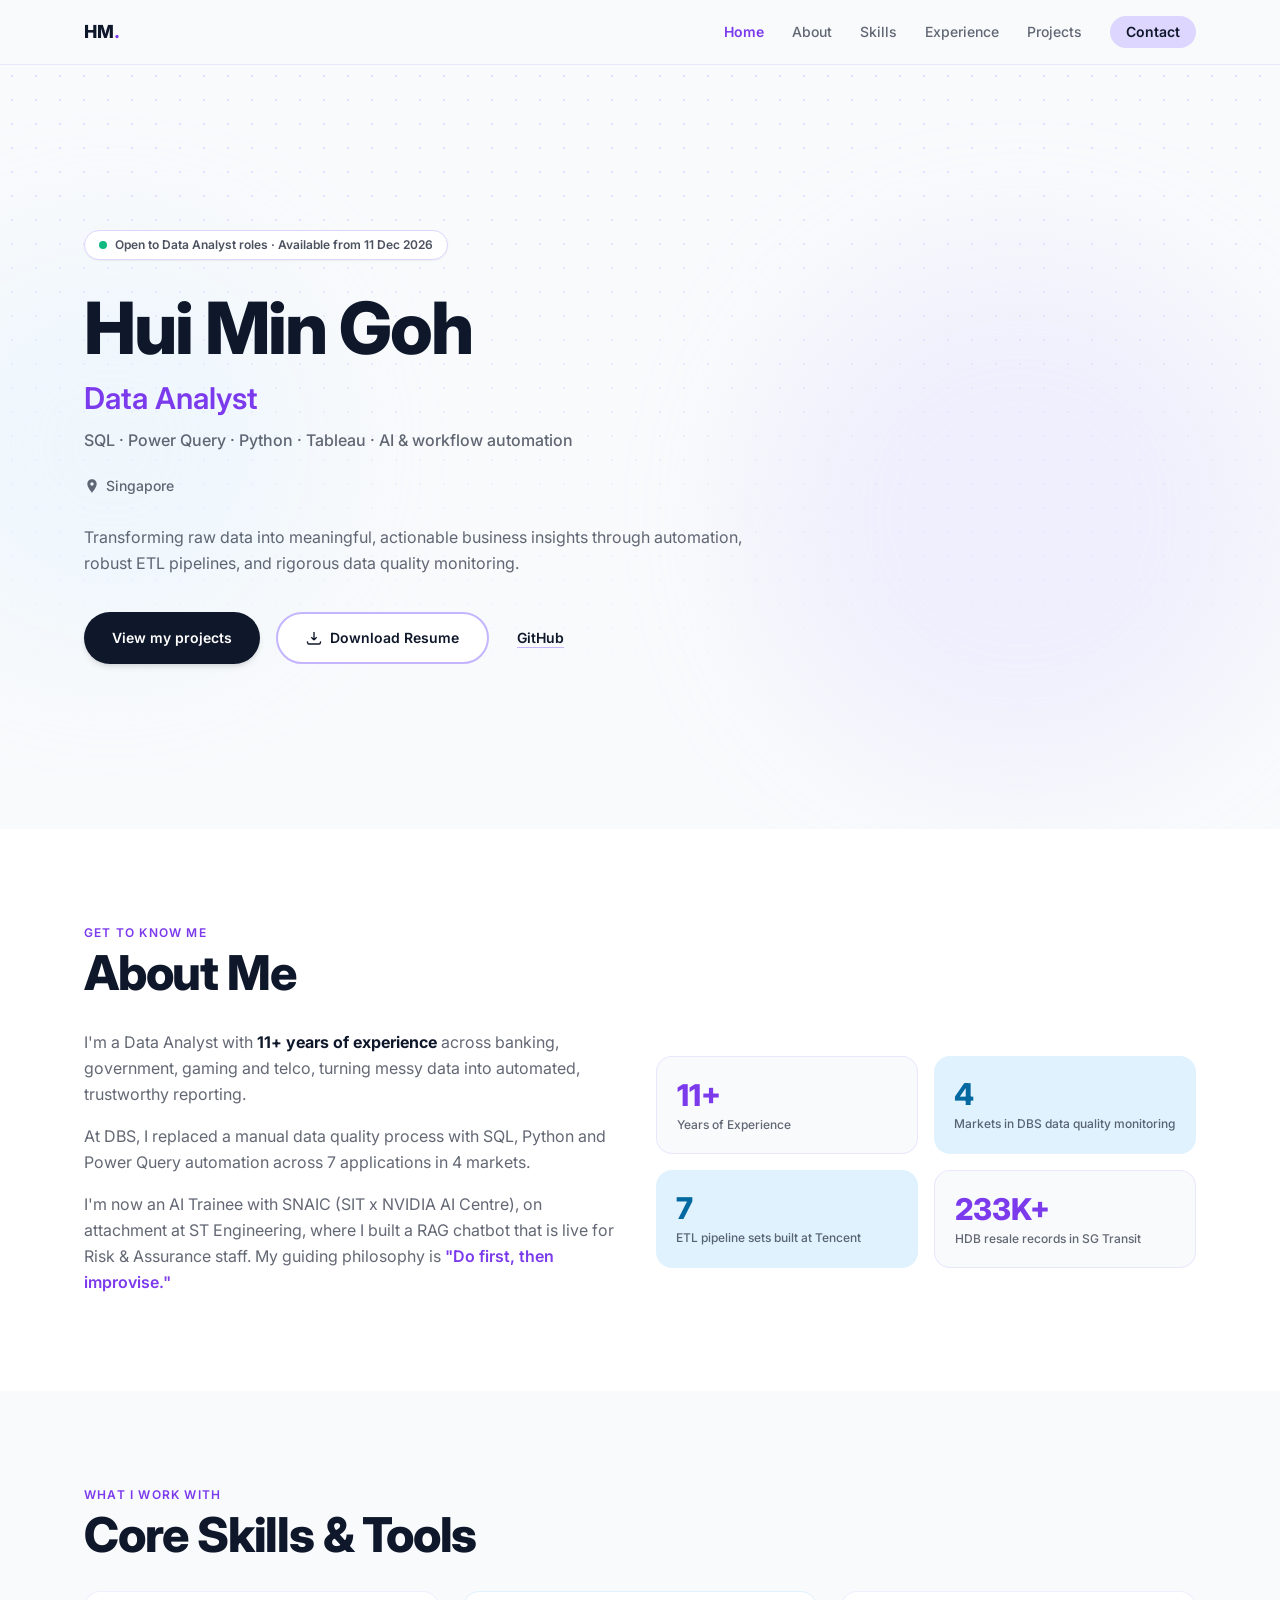
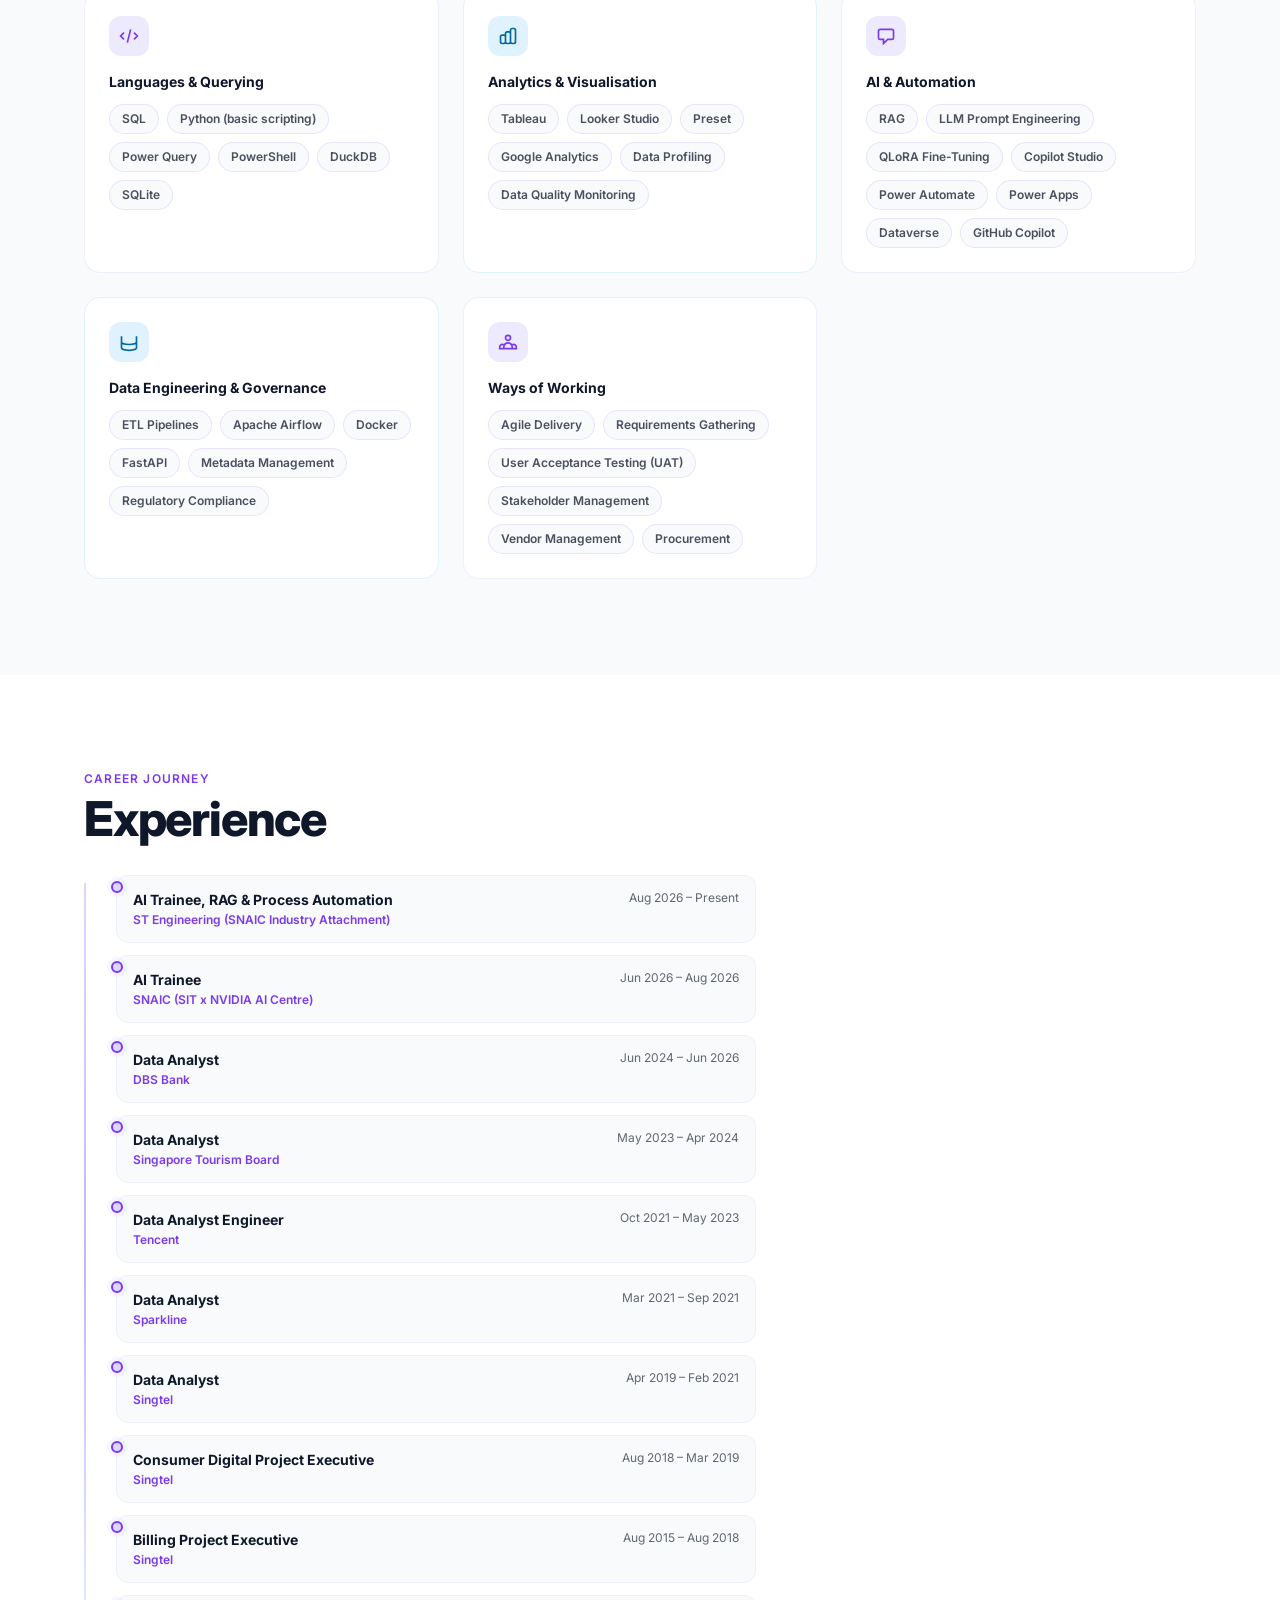
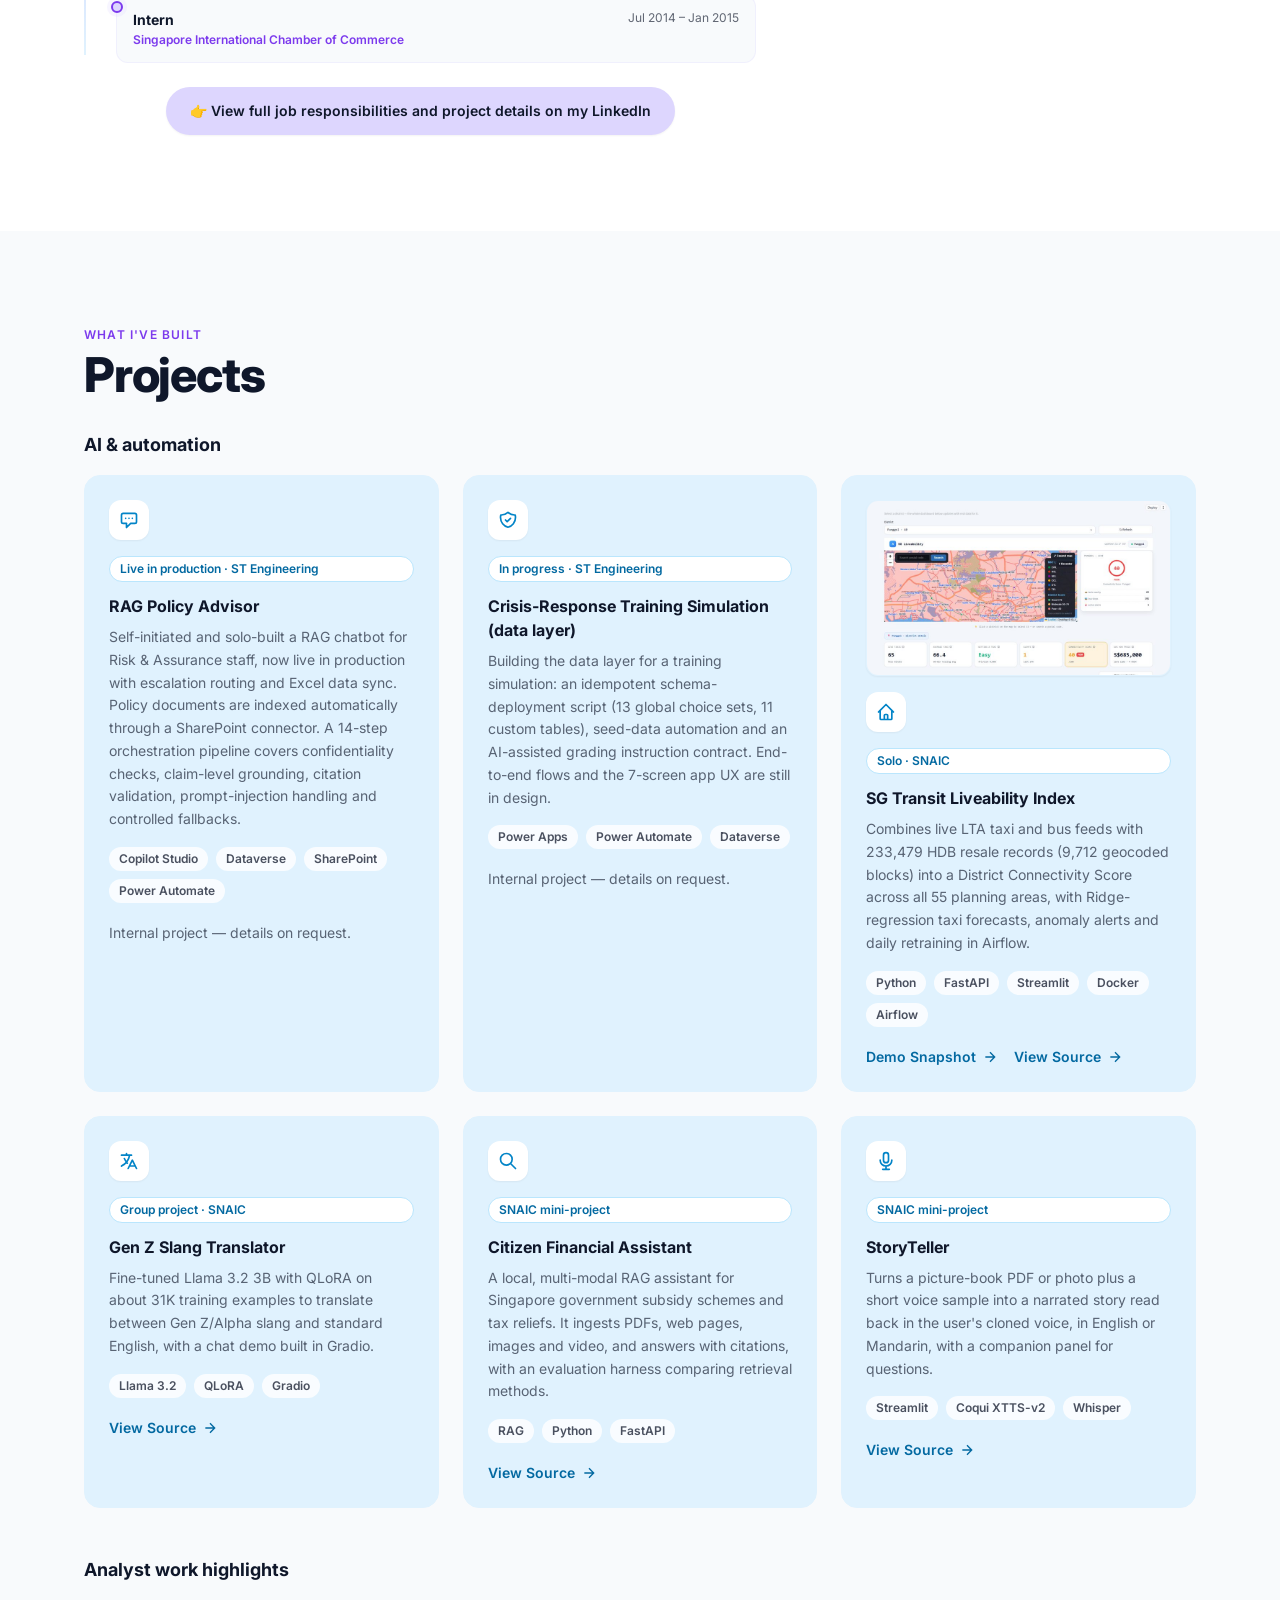
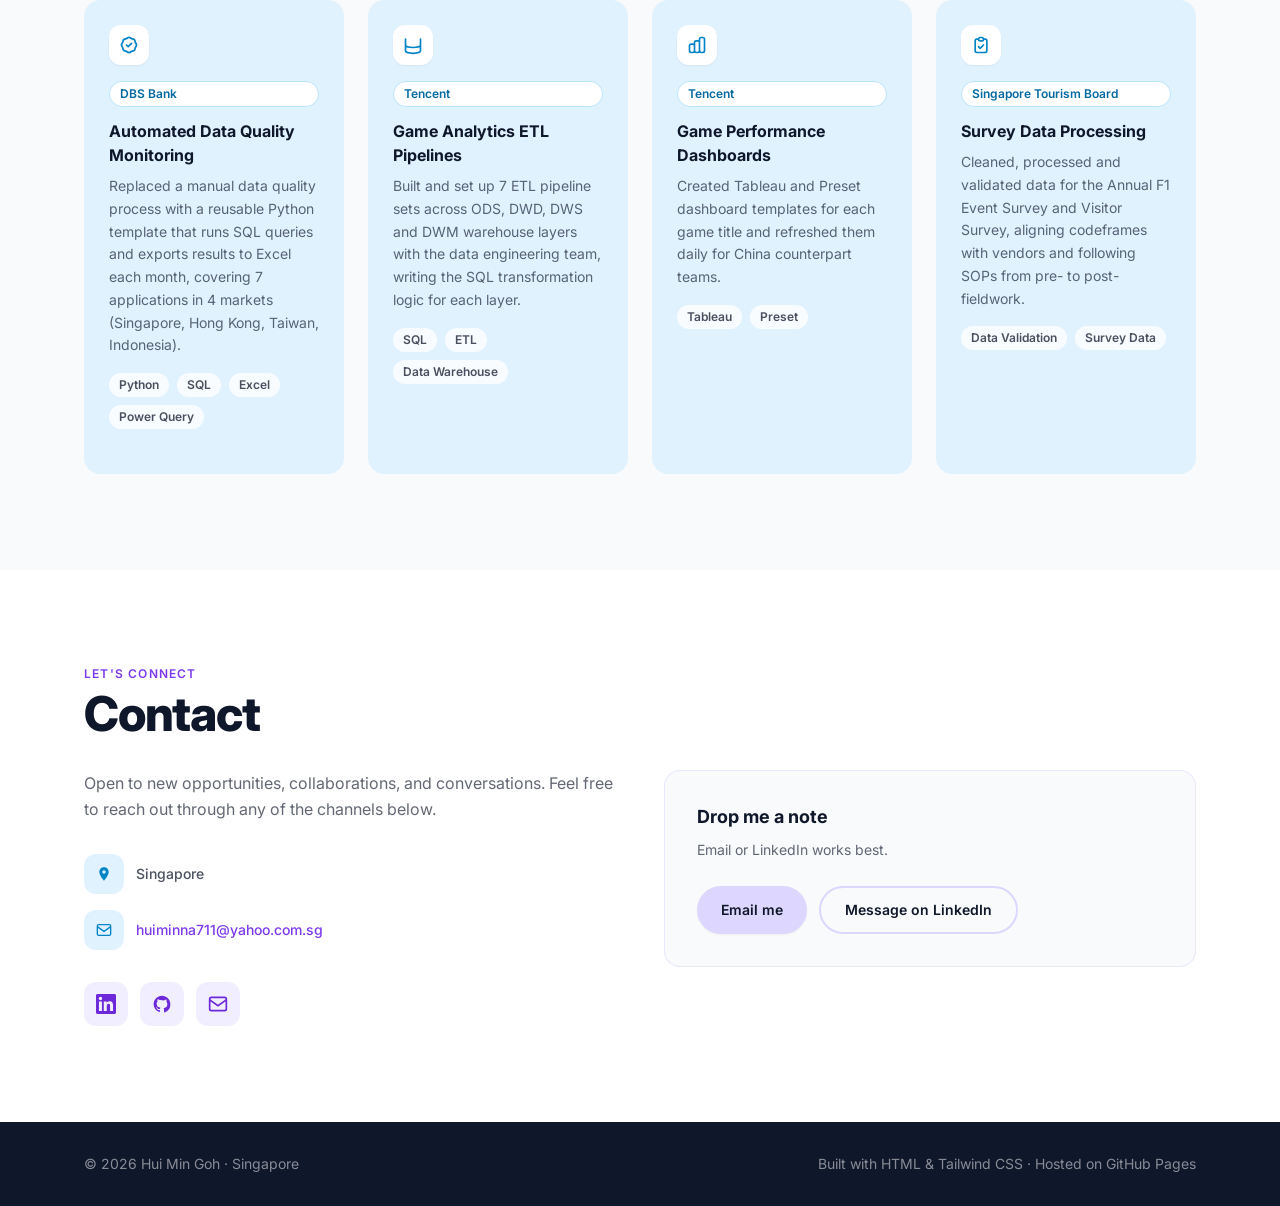
==== commit 5f5e6b05: "Phase 4: visual refresh — stronger hero, availability badge, Skills in nav, SG Transit screenshot, s" ====
--- a/public/index.html
+++ b/public/index.html
@@ -46,6 +46,7 @@
     .reveal.visible { opacity: 1; transform: translateY(0); }
 
     .nav-link.active { color: #7C3AED !important; font-weight: 600; }
+    .dot-grid { background-image: radial-gradient(#C4B5FD 1px, transparent 1px); background-size: 24px 24px; -webkit-mask-image: linear-gradient(to bottom, #000 0%, transparent 85%); mask-image: linear-gradient(to bottom, #000 0%, transparent 85%); opacity: .45; }
     :focus-visible { outline: 2px solid #7C3AED; outline-offset: 2px; }
     .skip-link { position: absolute; left: -9999px; top: 8px; z-index: 100; background: #0F172A; color: #fff; padding: 8px 14px; border-radius: 8px; font-size: 14px; }
     .skip-link:focus { left: 8px; }
@@ -66,6 +67,7 @@
     <nav aria-label="Main" class="hidden md:flex items-center gap-7">
       <a href="#home"       class="nav-link text-sm font-medium text-[#0F172A]/65 hover:text-violet-600 transition-colors">Home</a>
       <a href="#about"      class="nav-link text-sm font-medium text-[#0F172A]/65 hover:text-violet-600 transition-colors">About</a>
+      <a href="#skills"     class="nav-link text-sm font-medium text-[#0F172A]/65 hover:text-violet-600 transition-colors">Skills</a>
       <a href="#experience" class="nav-link text-sm font-medium text-[#0F172A]/65 hover:text-violet-600 transition-colors">Experience</a>
       <a href="#projects"   class="nav-link text-sm font-medium text-[#0F172A]/65 hover:text-violet-600 transition-colors">Projects</a>
       <a href="#contact"    class="bg-[#DDD6FE] text-[#0F172A] text-sm font-semibold px-4 py-1.5 rounded-full hover:bg-violet-200 transition-colors">Contact</a>
@@ -78,6 +80,7 @@
   <div id="mobile-menu" class="hidden md:hidden border-t border-[#DDD6FE]/40 bg-[#F8FAFC] px-5 pb-4 pt-3 flex flex-col gap-3">
     <a href="#home"       onclick="closeMob()" class="text-sm font-medium text-[#0F172A]/70">Home</a>
     <a href="#about"      onclick="closeMob()" class="text-sm font-medium text-[#0F172A]/70">About</a>
+    <a href="#skills"     onclick="closeMob()" class="text-sm font-medium text-[#0F172A]/70">Skills</a>
     <a href="#experience" onclick="closeMob()" class="text-sm font-medium text-[#0F172A]/70">Experience</a>
     <a href="#projects"   onclick="closeMob()" class="text-sm font-medium text-[#0F172A]/70">Projects</a>
     <a href="#contact"    onclick="closeMob()" class="text-sm font-medium text-[#0F172A]/70">Contact</a>
@@ -87,45 +90,47 @@
 <main id="main" class="pt-16">
 
 <!-- ── HERO ── -->
-<section id="home" class="min-h-[80vh] flex items-center relative overflow-hidden bg-[#F8FAFC]">
-  <div class="absolute inset-0 pointer-events-none">
-    <div class="absolute top-1/3 right-0 w-[500px] h-[500px] bg-[#DDD6FE]/20 rounded-full blur-3xl"></div>
-    <div class="absolute bottom-1/4 -left-20 w-96 h-96 bg-[#E0F2FE]/30 rounded-full blur-3xl"></div>
-  </div>
-  <div class="max-w-6xl mx-auto px-5 py-12 relative">
-    <p class="text-violet-600 font-semibold text-xs tracking-widest uppercase mb-4">Welcome to my portfolio</p>
-    <h1 class="text-4xl md:text-5xl font-extrabold text-[#0F172A] leading-tight mb-3">
-      Hui Min Goh
-    </h1>
-    <p class="text-xl md:text-2xl font-semibold text-[#0F172A]/65 mb-3">Data Analyst</p>
-    <div class="flex items-center gap-1.5 text-[#0F172A]/65 mb-6">
+<section id="home" class="min-h-[85vh] flex items-center relative overflow-hidden bg-[#F8FAFC]">
+  <div class="absolute inset-0 pointer-events-none" aria-hidden="true">
+    <div class="dot-grid absolute inset-0"></div>
+    <div class="absolute top-1/4 right-0 w-[520px] h-[520px] bg-[#DDD6FE]/30 rounded-full blur-3xl"></div>
+    <div class="absolute bottom-1/4 -left-20 w-96 h-96 bg-[#E0F2FE]/40 rounded-full blur-3xl"></div>
+  </div>
+  <div class="max-w-6xl mx-auto px-5 py-16 relative w-full">
+    <p class="inline-flex items-center gap-2 bg-white border border-[#DDD6FE] text-[#0F172A]/75 text-xs font-semibold px-3.5 py-1.5 rounded-full mb-8 shadow-sm">
+      <span class="w-2 h-2 rounded-full bg-emerald-500" aria-hidden="true"></span>
+      Open to Data Analyst roles · Available from 11 Dec 2026
+    </p>
+    <h1 class="text-5xl md:text-7xl font-extrabold text-[#0F172A] tracking-tight leading-[1.05] mb-4">Hui Min Goh</h1>
+    <p class="text-2xl md:text-3xl font-semibold text-violet-600 mb-3">Data Analyst</p>
+    <p class="text-sm md:text-base font-medium text-[#0F172A]/65 mb-6">SQL · Power Query · Python · Tableau · AI &amp; workflow automation</p>
+    <div class="flex items-center gap-1.5 text-[#0F172A]/65 mb-7">
       <svg aria-hidden="true" focusable="false" class="w-4 h-4 flex-shrink-0" fill="currentColor" viewBox="0 0 24 24"><path d="M12 2C8.13 2 5 5.13 5 9c0 5.25 7 13 7 13s7-7.75 7-13c0-3.87-3.13-7-7-7zm0 9.5c-1.38 0-2.5-1.12-2.5-2.5s1.12-2.5 2.5-2.5 2.5 1.12 2.5 2.5-1.12 2.5-2.5 2.5z"/></svg>
       <span class="text-sm font-medium">Singapore</span>
     </div>
-    <p class="text-sm text-[#0F172A]/65 leading-relaxed max-w-2xl mb-7">
+    <p class="text-base text-[#0F172A]/65 leading-relaxed max-w-2xl mb-9">
       Transforming raw data into meaningful, actionable business insights through automation, robust ETL pipelines, and rigorous data quality monitoring.
     </p>
     <div class="flex flex-wrap gap-4">
-      <a href="https://github.com/hm-base" target="_blank" rel="noopener"
-         class="inline-flex items-center gap-2 bg-[#DDD6FE] text-[#0F172A] font-semibold px-6 py-3 rounded-full hover:bg-violet-200 hover:-translate-y-0.5 transition-all shadow-sm text-sm">
-        <svg aria-hidden="true" focusable="false" class="w-4 h-4" fill="currentColor" viewBox="0 0 24 24"><path d="M12 2C6.48 2 2 6.48 2 12c0 4.42 2.87 8.17 6.84 9.49.5.09.66-.22.66-.48v-1.7C6.73 19.91 6.14 18 6.14 18c-.46-1.16-1.11-1.47-1.11-1.47-.91-.62.07-.61.07-.61 1 .07 1.53 1.03 1.53 1.03.89 1.52 2.34 1.08 2.91.83.09-.65.35-1.09.63-1.34-2.22-.25-4.56-1.11-4.56-4.94 0-1.09.39-1.98 1.03-2.68-.1-.25-.45-1.27.1-2.64 0 0 .84-.27 2.75 1.02A9.56 9.56 0 0112 7.43a9.56 9.56 0 012.5.34c1.91-1.29 2.75-1.02 2.75-1.02.55 1.37.2 2.39.1 2.64.64.7 1.03 1.59 1.03 2.68 0 3.84-2.34 4.69-4.57 4.93.36.31.68.92.68 1.85v2.74c0 .27.16.58.67.48A10.01 10.01 0 0022 12c0-5.52-4.48-10-10-10z"/></svg>
-        View My GitHub
-      </a>
+      <a href="#projects"
+         class="inline-flex items-center gap-2 bg-[#0F172A] text-white font-semibold px-7 py-3.5 rounded-full hover:bg-violet-700 hover:-translate-y-0.5 transition-all shadow-md text-sm">View my projects</a>
       <a href="Hui_Min_Goh_Resume_83689592.pdf" download
-         class="inline-flex items-center gap-2 border-2 border-[#DDD6FE] text-[#0F172A] font-semibold px-6 py-3 rounded-full hover:bg-[#DDD6FE]/30 hover:-translate-y-0.5 transition-all text-sm">
+         class="inline-flex items-center gap-2 border-2 border-[#C4B5FD] bg-white text-[#0F172A] font-semibold px-7 py-3.5 rounded-full hover:bg-[#DDD6FE]/40 hover:-translate-y-0.5 transition-all text-sm">
         <svg aria-hidden="true" focusable="false" class="w-4 h-4" fill="none" stroke="currentColor" viewBox="0 0 24 24" stroke-width="2"><path d="M12 15V3m0 12l-4-4m4 4l4-4M2 17l.621 2.485A2 2 0 004.561 21h14.878a2 2 0 001.94-1.515L22 17"/></svg>
         Download Resume
       </a>
+      <a href="https://github.com/hm-base" target="_blank" rel="noopener"
+         class="inline-flex items-center gap-2 text-[#0F172A] font-semibold px-3 py-3.5 rounded-full hover:text-violet-700 transition-colors text-sm underline underline-offset-4 decoration-[#C4B5FD]">GitHub</a>
     </div>
   </div>
 </section>
 
 <!-- ── ABOUT ── -->
-<section id="about" class="py-14 bg-white">
+<section id="about" class="py-16 md:py-24 bg-white">
   <div class="max-w-6xl mx-auto px-5">
     <div class="reveal">
       <p class="text-violet-600 font-semibold text-xs tracking-widest uppercase mb-2">Get to know me</p>
-      <h2 class="text-4xl font-extrabold text-[#0F172A] mb-8">About Me</h2>
+      <h2 class="text-4xl md:text-5xl tracking-tight font-extrabold text-[#0F172A] mb-8">About Me</h2>
     </div>
     <div class="grid md:grid-cols-2 gap-8 items-center">
       <div class="reveal space-y-4 text-[#0F172A]/65 leading-relaxed">
@@ -144,11 +149,11 @@
 </section>
 
 <!-- ── SKILLS ── -->
-<section id="skills" class="py-14 bg-[#F8FAFC]">
+<section id="skills" class="py-16 md:py-24 bg-[#F8FAFC]">
   <div class="max-w-6xl mx-auto px-5">
     <div class="reveal mb-8">
       <p class="text-violet-600 font-semibold text-xs tracking-widest uppercase mb-2">What I work with</p>
-      <h2 class="text-4xl font-extrabold text-[#0F172A]">Core Skills &amp; Tools</h2>
+      <h2 class="text-4xl md:text-5xl tracking-tight font-extrabold text-[#0F172A]">Core Skills &amp; Tools</h2>
     </div>
     <div class="grid md:grid-cols-3 gap-6">
       <div class="reveal bg-white rounded-2xl border border-[#DDD6FE]/40 hover:border-[#DDD6FE] p-6 hover:shadow-lg transition-all">
@@ -191,11 +196,11 @@
 </section>
 
 <!-- ── EXPERIENCE ── -->
-<section id="experience" class="py-14 bg-white">
+<section id="experience" class="py-16 md:py-24 bg-white">
   <div class="max-w-6xl mx-auto px-5">
     <div class="reveal mb-8">
       <p class="text-violet-600 font-semibold text-xs tracking-widest uppercase mb-2">Career Journey</p>
-      <h2 class="text-4xl font-extrabold text-[#0F172A]">Experience</h2>
+      <h2 class="text-4xl md:text-5xl tracking-tight font-extrabold text-[#0F172A]">Experience</h2>
     </div>
     <div class="max-w-2xl">
       <div class="relative pl-8">
@@ -296,11 +301,11 @@
 </section>
 
 <!-- ── PROJECTS ── -->
-<section id="projects" class="py-14 bg-[#F8FAFC]">
+<section id="projects" class="py-16 md:py-24 bg-[#F8FAFC]">
   <div class="max-w-6xl mx-auto px-5">
     <div class="reveal mb-8">
       <p class="text-violet-600 font-semibold text-xs tracking-widest uppercase mb-2">What I've built</p>
-      <h2 class="text-4xl font-extrabold text-[#0F172A]">Projects</h2>
+      <h2 class="text-4xl md:text-5xl tracking-tight font-extrabold text-[#0F172A]">Projects</h2>
     </div>
     <h3 class="reveal font-bold text-[#0F172A] text-lg mb-4">AI &amp; automation</h3>
     <div class="grid md:grid-cols-2 lg:grid-cols-3 gap-6 mb-12">
@@ -325,6 +330,7 @@
         <p class="text-[#0F172A]/65 text-sm">Internal project — details on request.</p>
       </div>
       <div class="reveal bg-[#E0F2FE] rounded-2xl p-6 border border-sky-100 hover:shadow-xl hover:-translate-y-1 transition-all flex flex-col">
+        <a href="sg-transit/index.html" class="block mb-4"><img src="sg-transit/screenshots/overview-thumb.jpg" width="840" height="528" loading="lazy" alt="Overview tab of the SG Transit Liveability dashboard: a district map with MRT lines and KPI tiles for live taxis, connectivity score and average HDB price." class="w-full h-44 object-cover object-top rounded-xl border border-sky-100 shadow-sm"></a>
         <div class="w-10 h-10 bg-white rounded-xl flex items-center justify-center mb-4 shadow-sm">
           <svg aria-hidden="true" focusable="false" class="w-5 h-5 text-sky-600" fill="none" stroke="currentColor" viewBox="0 0 24 24" stroke-width="2"><path stroke-linecap="round" stroke-linejoin="round" d="M3 12l2-2m0 0l7-7 7 7M5 10v10a1 1 0 001 1h3m10-11l2 2m-2-2v10a1 1 0 01-1 1h-3m-6 0a1 1 0 001-1v-4a1 1 0 011-1h2a1 1 0 011 1v4a1 1 0 001 1m-6 0h6"/></svg>
         </div>
@@ -417,11 +423,11 @@
 </section>
 
 <!-- ── CONTACT ── -->
-<section id="contact" class="py-14 bg-white">
+<section id="contact" class="py-16 md:py-24 bg-white">
   <div class="max-w-6xl mx-auto px-5">
     <div class="reveal mb-8">
       <p class="text-violet-600 font-semibold text-xs tracking-widest uppercase mb-2">Let's connect</p>
-      <h2 class="text-4xl font-extrabold text-[#0F172A]">Contact</h2>
+      <h2 class="text-4xl md:text-5xl tracking-tight font-extrabold text-[#0F172A]">Contact</h2>
     </div>
     <div class="grid md:grid-cols-2 gap-12">
       <div class="reveal">
@@ -478,7 +484,7 @@
 <footer class="bg-[#0F172A] text-white/50 py-8">
   <div class="max-w-6xl mx-auto px-5 flex flex-col md:flex-row items-center justify-between gap-3 text-sm">
     <p>© <span id="year"></span> Hui Min Goh · Singapore</p>
-    <p>Built with Tailwind CSS · Deployed on GitHub Pages</p>
+    <p>Built with HTML &amp; Tailwind CSS · Hosted on GitHub Pages</p>
   </div>
 </footer>
 
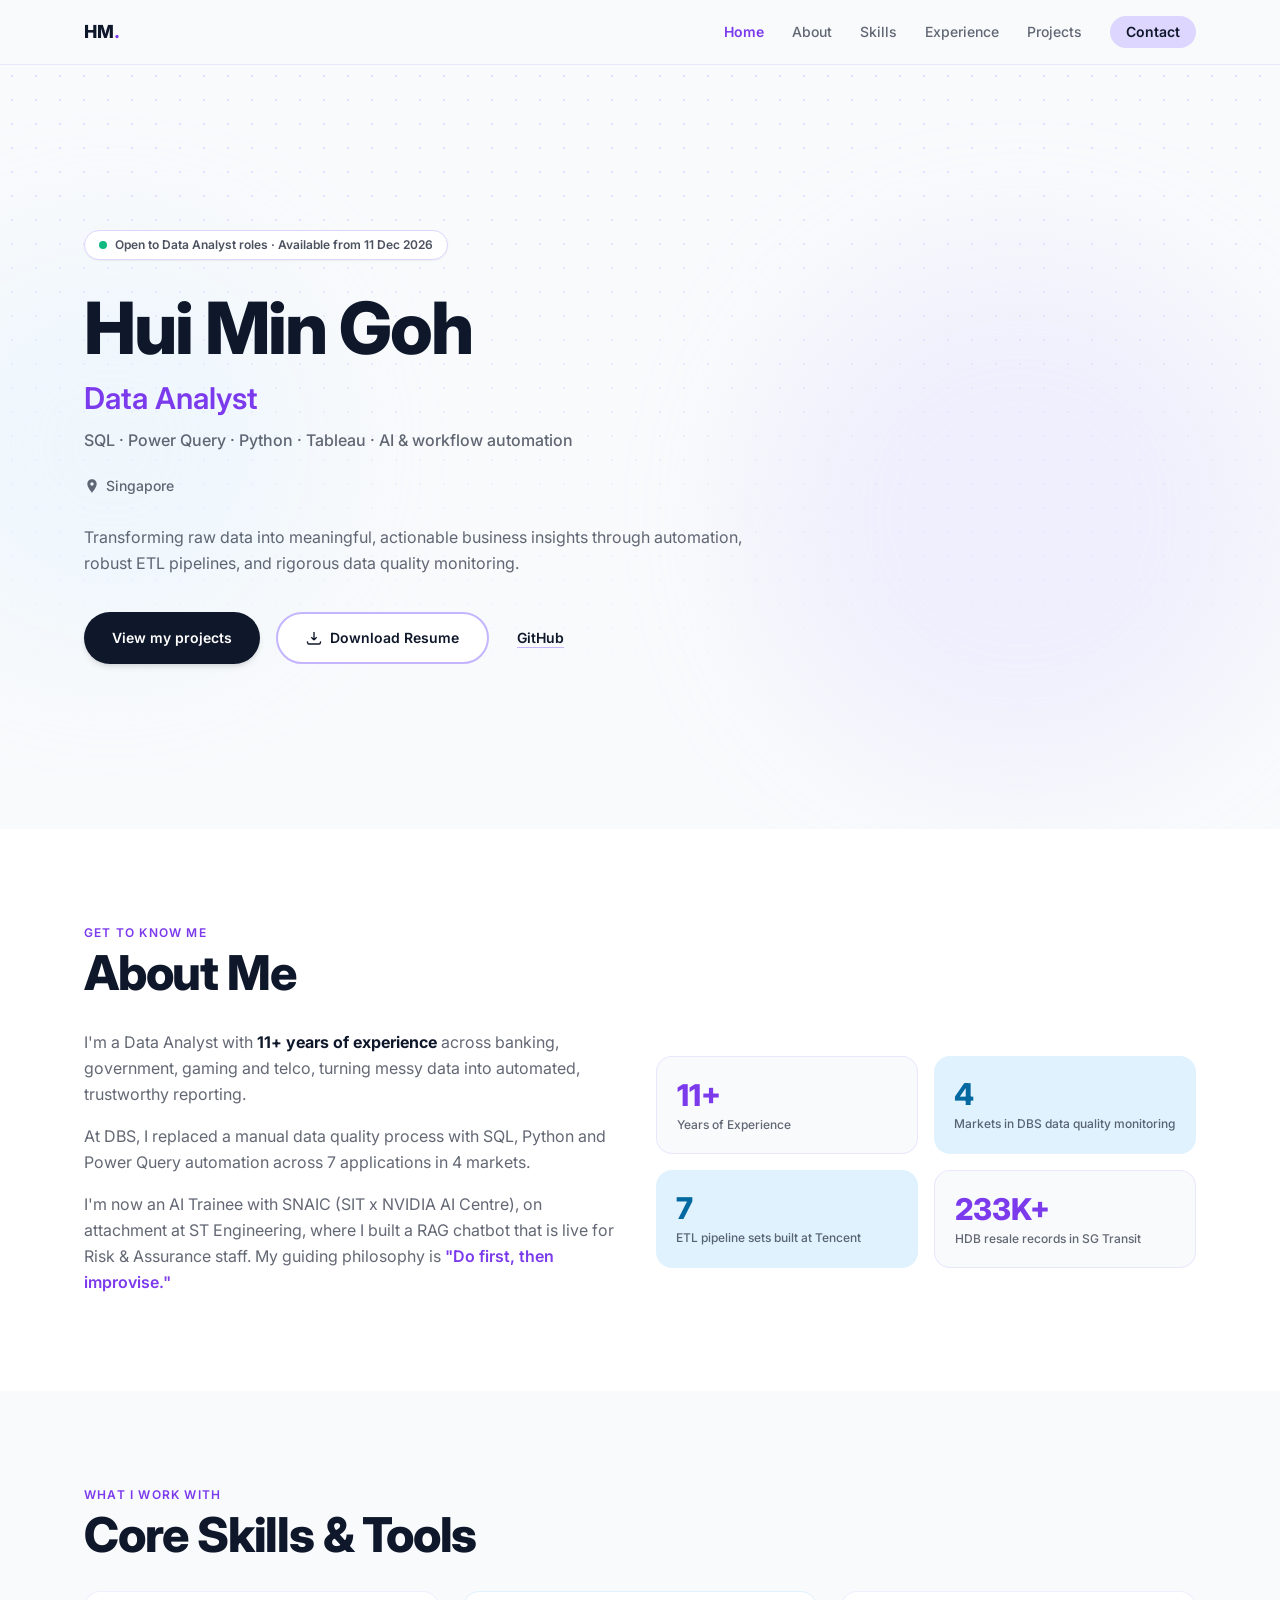
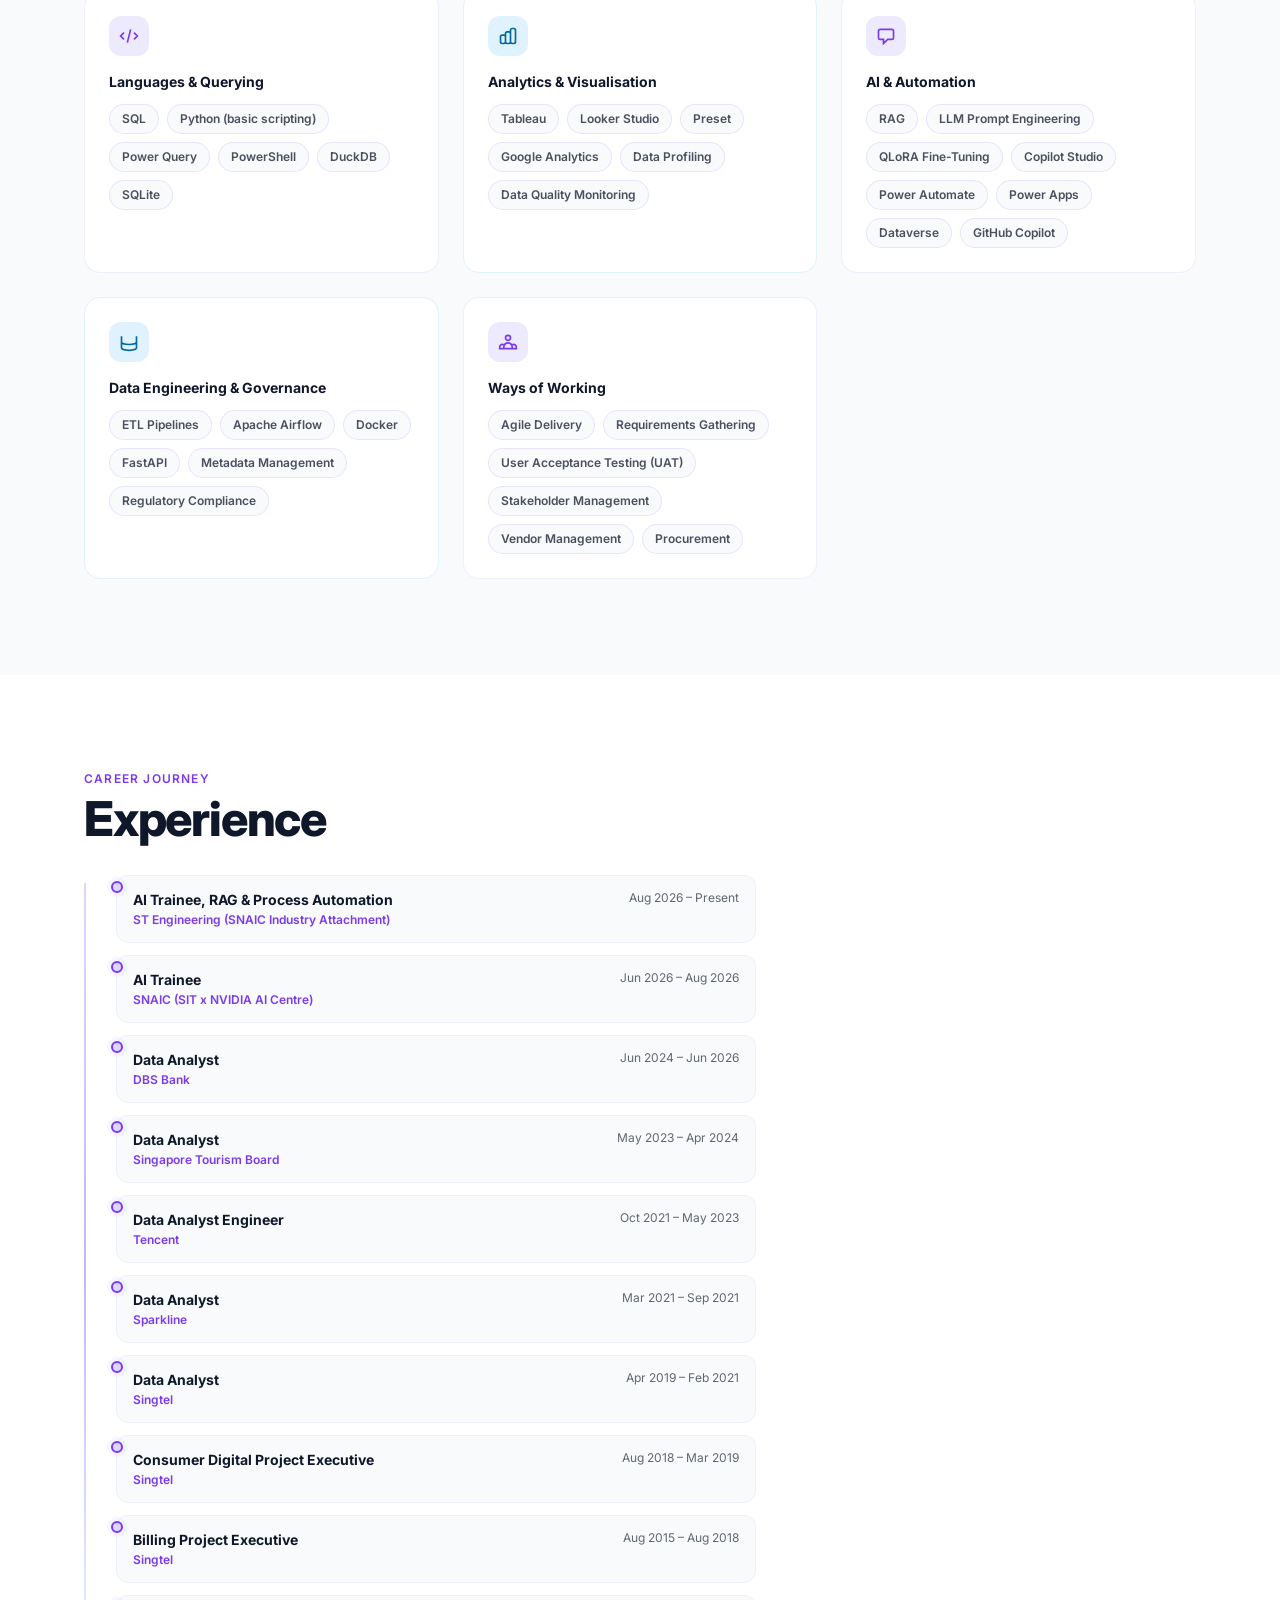
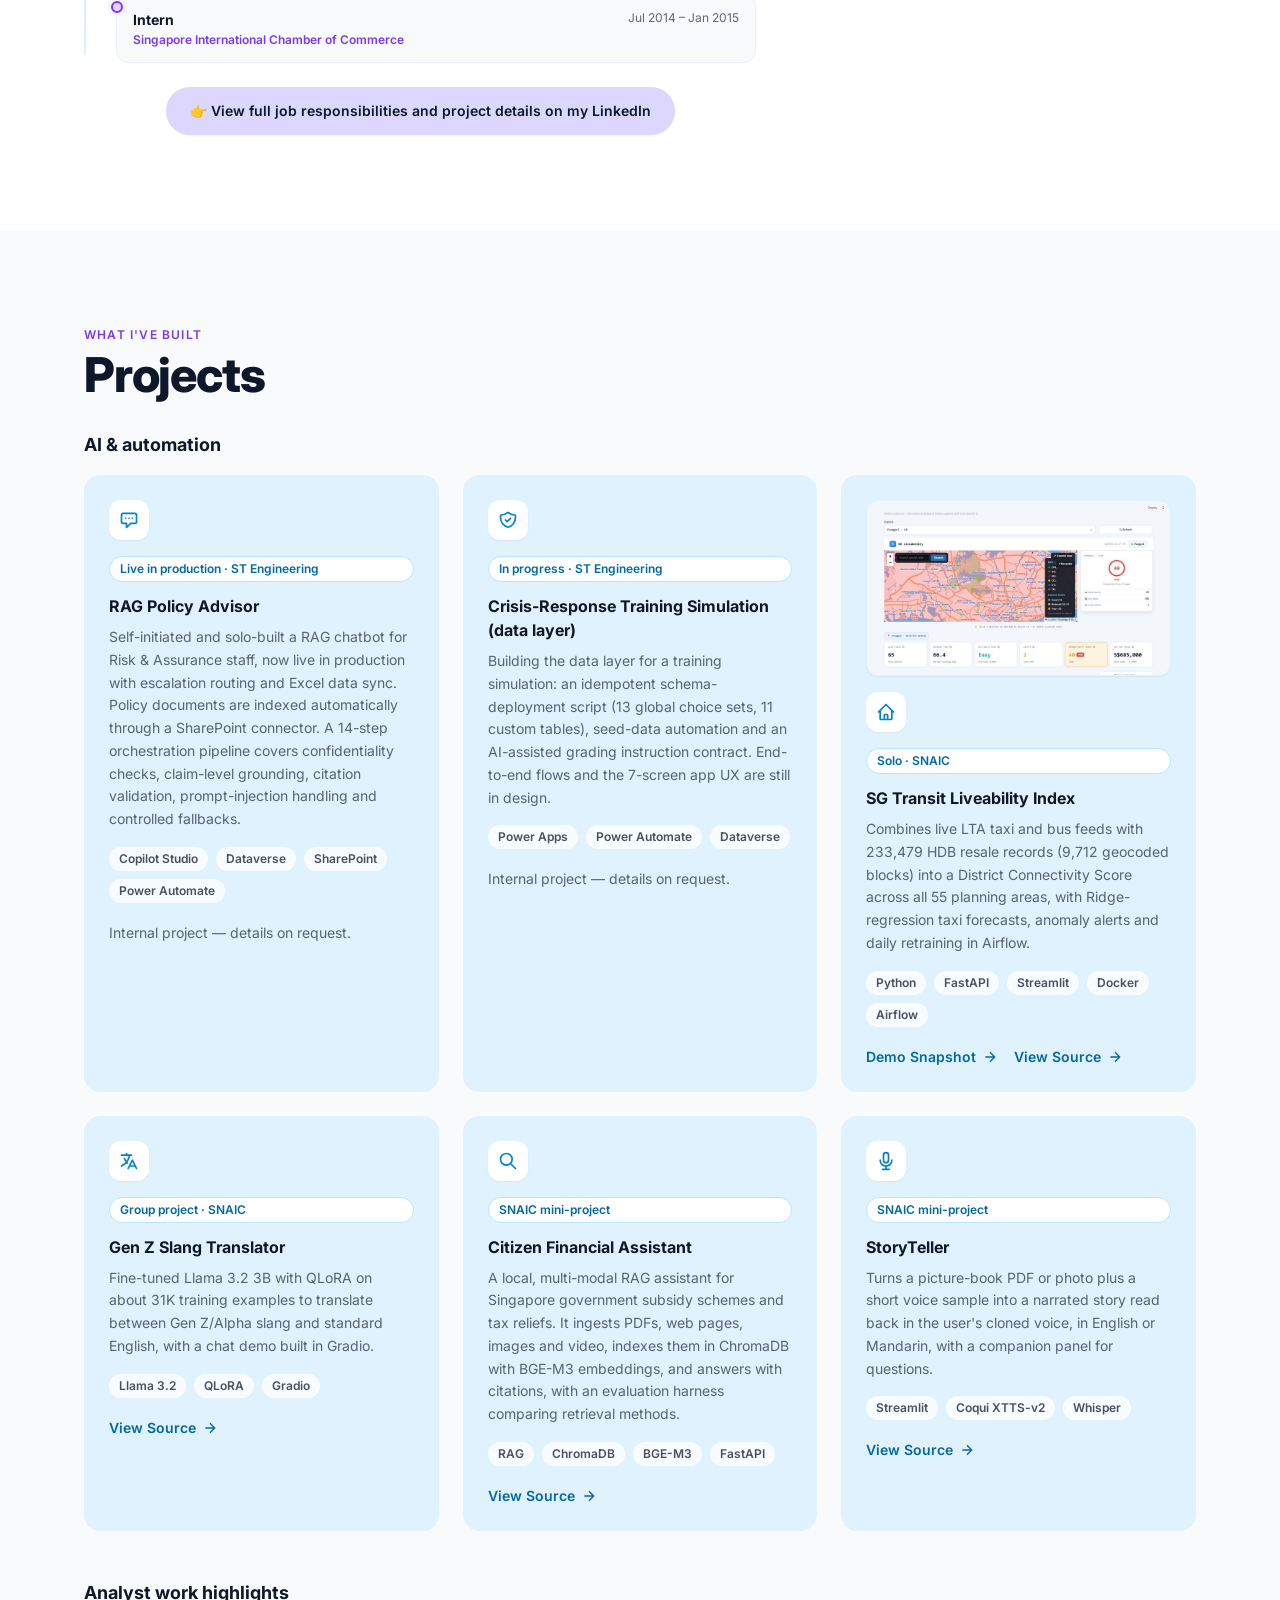
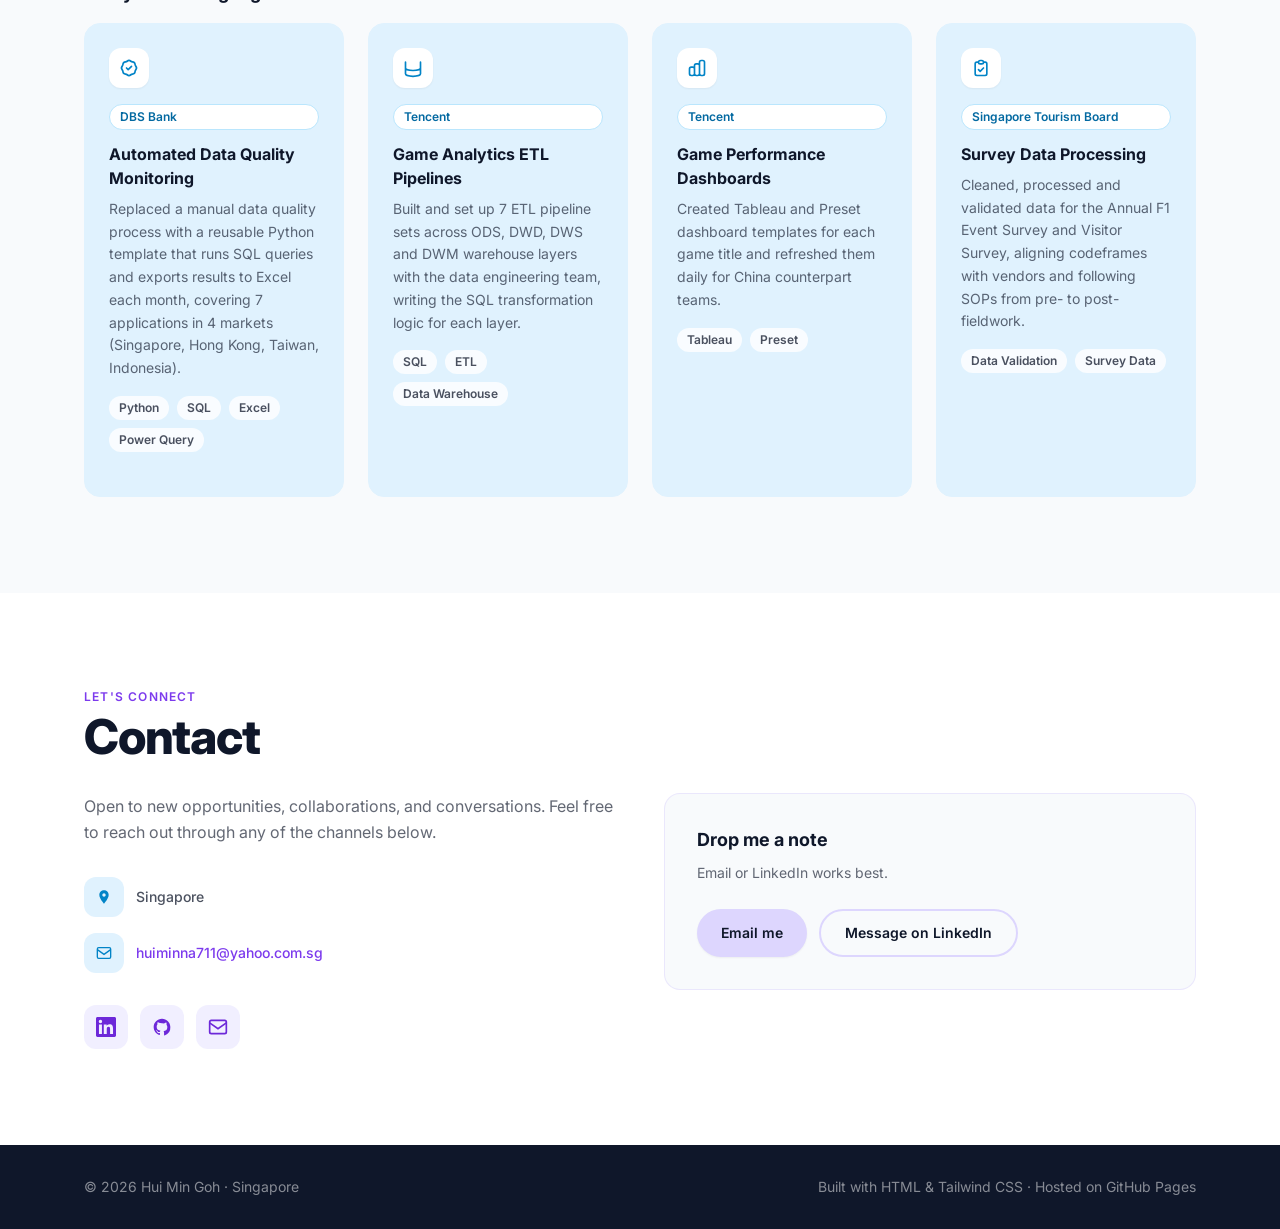
==== commit da436039: "Financial assistant card: name ChromaDB and BGE-M3 (verified in repo requirements.txt and config.py)" ====
--- a/public/index.html
+++ b/public/index.html
@@ -114,7 +114,7 @@
     <div class="flex flex-wrap gap-4">
       <a href="#projects"
          class="inline-flex items-center gap-2 bg-[#0F172A] text-white font-semibold px-7 py-3.5 rounded-full hover:bg-violet-700 hover:-translate-y-0.5 transition-all shadow-md text-sm">View my projects</a>
-      <a href="Hui_Min_Goh_Resume_83689592.pdf" download
+      <a href="Hui_Min_Goh_Resume_83689592.pdf" target="_blank" rel="noopener"
          class="inline-flex items-center gap-2 border-2 border-[#C4B5FD] bg-white text-[#0F172A] font-semibold px-7 py-3.5 rounded-full hover:bg-[#DDD6FE]/40 hover:-translate-y-0.5 transition-all text-sm">
         <svg aria-hidden="true" focusable="false" class="w-4 h-4" fill="none" stroke="currentColor" viewBox="0 0 24 24" stroke-width="2"><path d="M12 15V3m0 12l-4-4m4 4l4-4M2 17l.621 2.485A2 2 0 004.561 21h14.878a2 2 0 001.94-1.515L22 17"/></svg>
         Download Resume
@@ -361,8 +361,8 @@
         </div>
         <p class="inline-block bg-white text-sky-700 border border-sky-200 text-xs font-semibold px-2.5 py-1 rounded-full mb-3">SNAIC mini-project</p>
         <h3 class="font-bold text-[#0F172A] text-base mb-2">Citizen Financial Assistant</h3>
-        <p class="text-[#0F172A]/65 text-sm leading-relaxed mb-4">A local, multi-modal RAG assistant for Singapore government subsidy schemes and tax reliefs. It ingests PDFs, web pages, images and video, and answers with citations, with an evaluation harness comparing retrieval methods.</p>
-        <div class="flex flex-wrap gap-2 mb-5"><span class="bg-white/80 text-[#0F172A]/75 text-xs font-semibold px-2.5 py-1 rounded-full">RAG</span><span class="bg-white/80 text-[#0F172A]/75 text-xs font-semibold px-2.5 py-1 rounded-full">Python</span><span class="bg-white/80 text-[#0F172A]/75 text-xs font-semibold px-2.5 py-1 rounded-full">FastAPI</span></div>
+        <p class="text-[#0F172A]/65 text-sm leading-relaxed mb-4">A local, multi-modal RAG assistant for Singapore government subsidy schemes and tax reliefs. It ingests PDFs, web pages, images and video, indexes them in ChromaDB with BGE-M3 embeddings, and answers with citations, with an evaluation harness comparing retrieval methods.</p>
+        <div class="flex flex-wrap gap-2 mb-5"><span class="bg-white/80 text-[#0F172A]/75 text-xs font-semibold px-2.5 py-1 rounded-full">RAG</span><span class="bg-white/80 text-[#0F172A]/75 text-xs font-semibold px-2.5 py-1 rounded-full">ChromaDB</span><span class="bg-white/80 text-[#0F172A]/75 text-xs font-semibold px-2.5 py-1 rounded-full">BGE-M3</span><span class="bg-white/80 text-[#0F172A]/75 text-xs font-semibold px-2.5 py-1 rounded-full">FastAPI</span></div>
         <div class="flex flex-wrap gap-x-4 gap-y-1">
           <a href="https://github.com/hm-base/sg-citizen-financial-assistant" target="_blank" rel="noopener" class="inline-flex items-center gap-1.5 text-sky-700 font-semibold text-sm hover:gap-2.5 transition-all">View Source <svg aria-hidden="true" focusable="false" class="w-4 h-4" fill="none" stroke="currentColor" viewBox="0 0 24 24" stroke-width="2"><path d="M5 12h14M12 5l7 7-7 7"/></svg></a>
         </div>
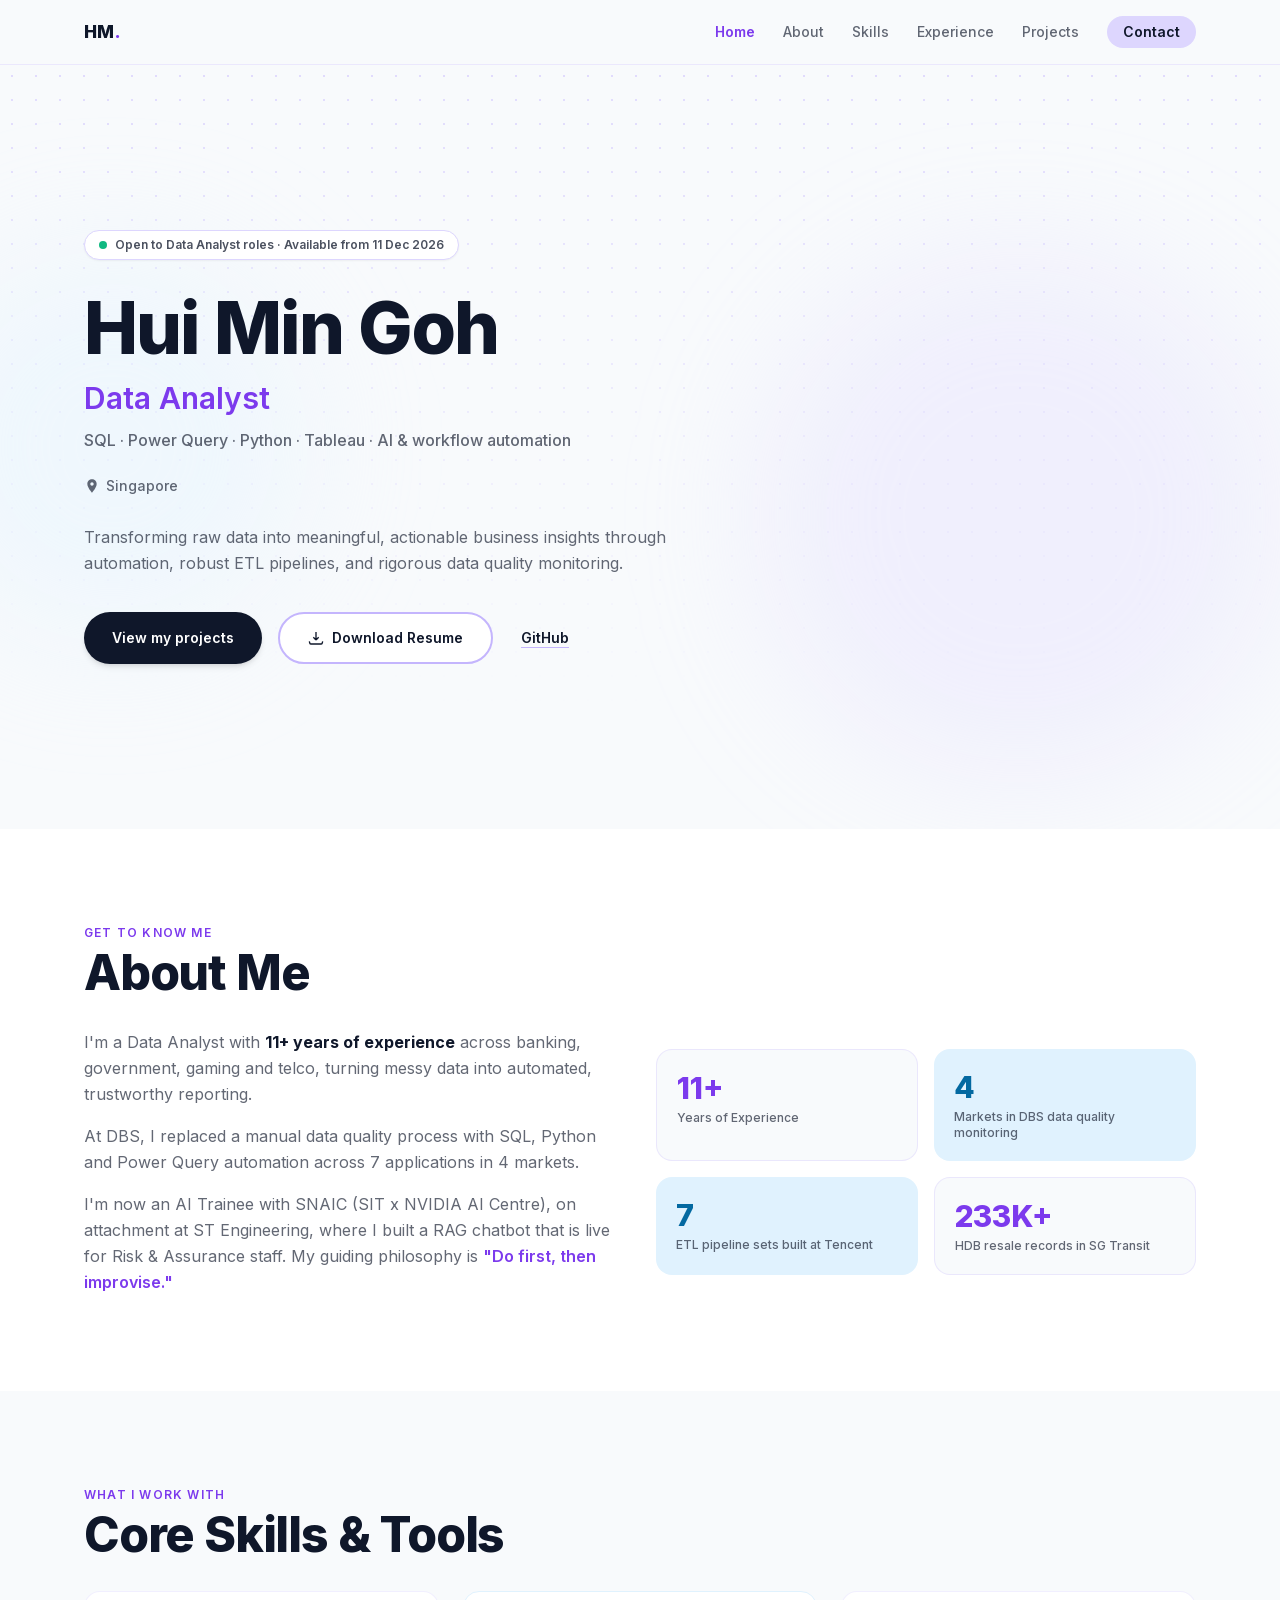
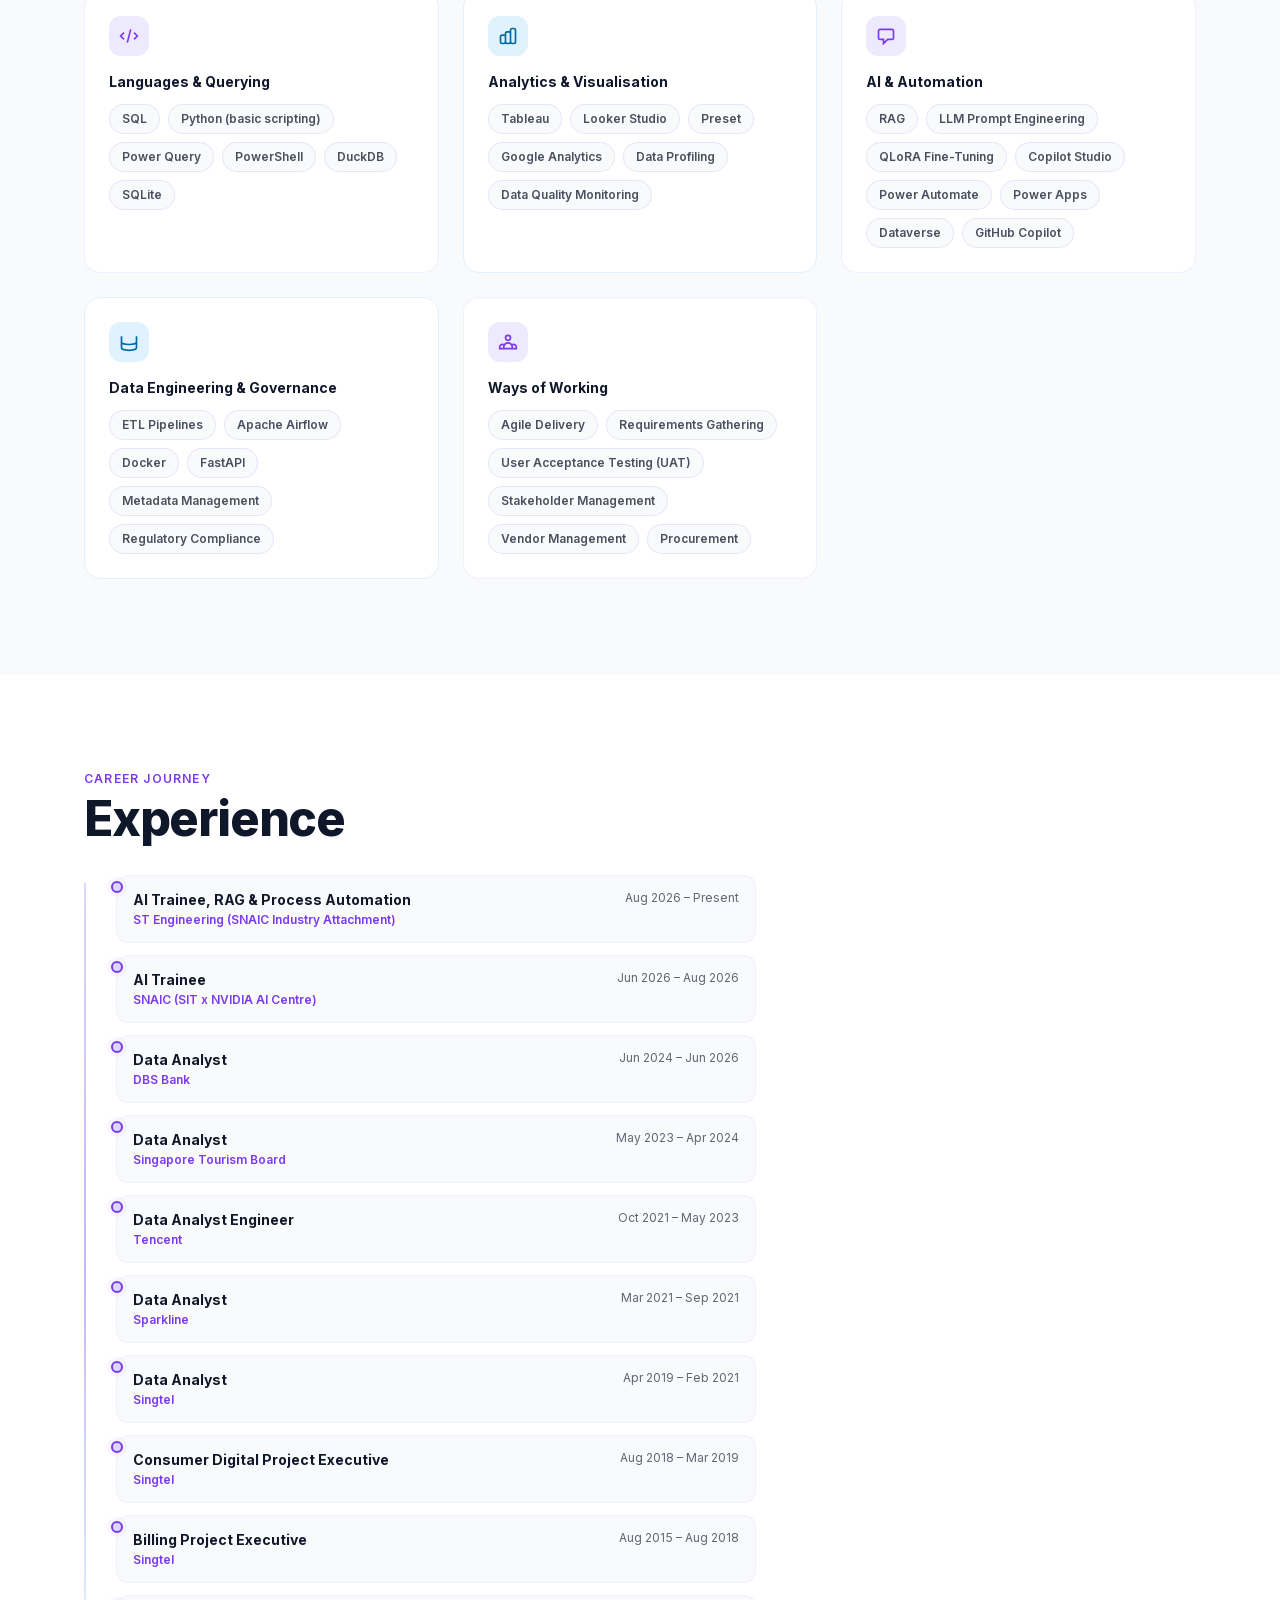
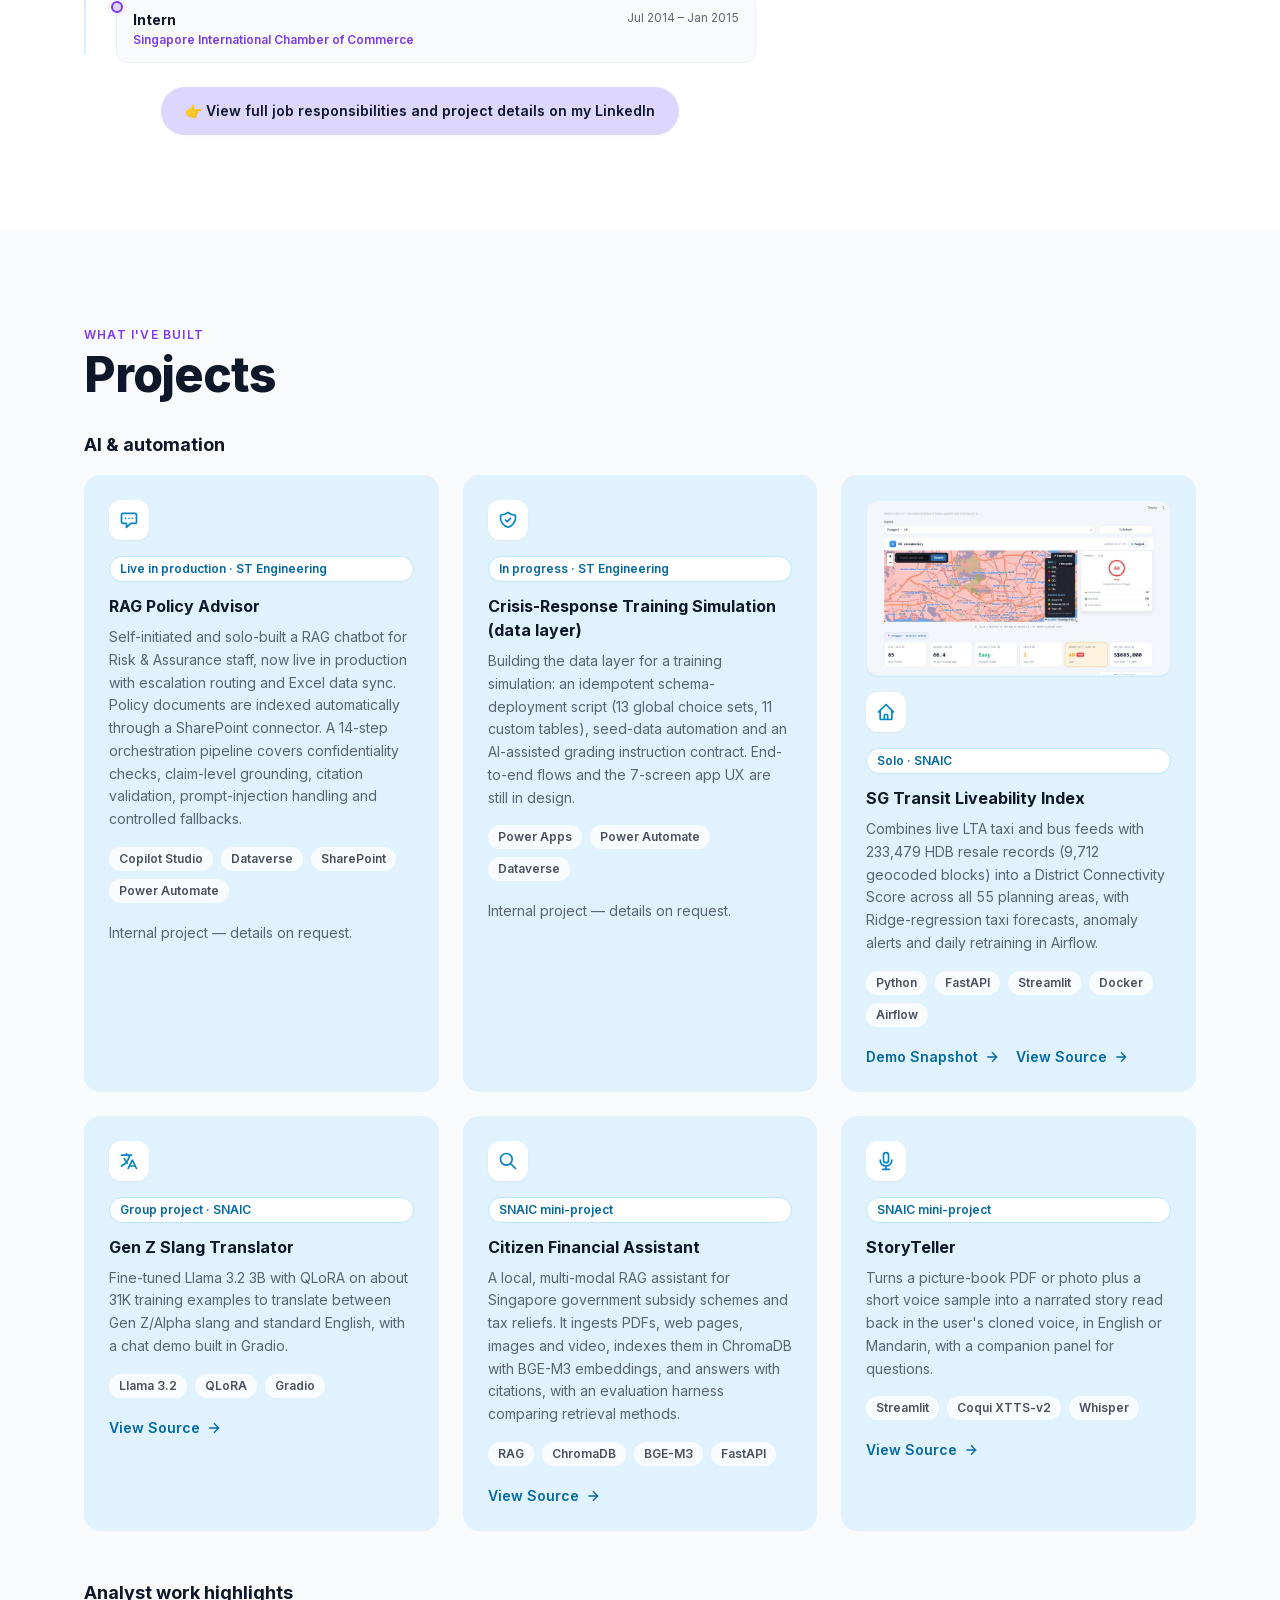
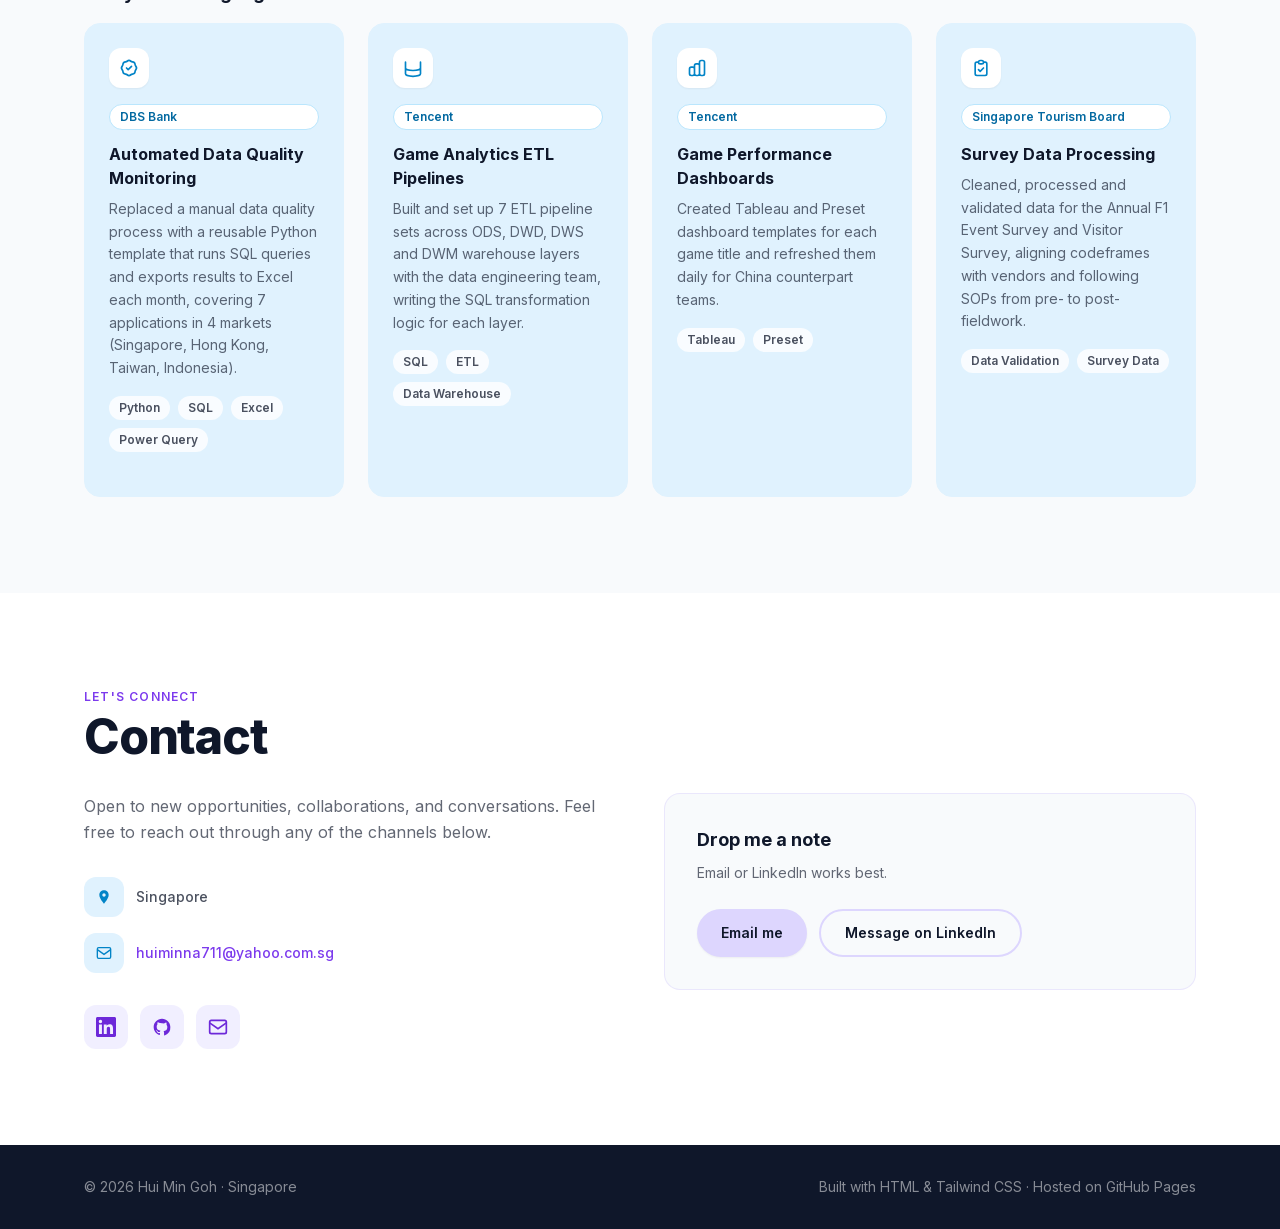
==== commit 531c920c: "Self-host Inter (32 KB latin subset) instead of loading it from Google Fonts Co-Authored-By: Claude " ====
--- a/public/index.html
+++ b/public/index.html
@@ -17,11 +17,10 @@
   <meta property="og:image:alt" content="Hui Min Goh, Data Analyst, Singapore">
   <meta name="twitter:card" content="summary_large_image">
   <link rel="stylesheet" href="tailwind.css">
-  <link rel="preconnect" href="https://fonts.googleapis.com">
-  <link rel="preconnect" href="https://fonts.gstatic.com" crossorigin>
-  <link href="https://fonts.googleapis.com/css2?family=Inter:wght@400;500;600;700;800&display=swap" rel="stylesheet">
+  <link rel="preload" href="fonts/inter-latin-var.woff" as="font" type="font/woff" crossorigin>
   <style>
-    body { font-family: 'Inter', sans-serif; }
+    @font-face { font-family: 'Inter'; font-style: normal; font-weight: 400 800; font-display: swap; src: url(fonts/inter-latin-var.woff) format('woff'); }
+    body { font-family: 'Inter', system-ui, 'Segoe UI', sans-serif; }
     ::-webkit-scrollbar { width: 5px; }
     ::-webkit-scrollbar-track { background: #F8FAFC; }
     ::-webkit-scrollbar-thumb { background: #DDD6FE; border-radius: 3px; }
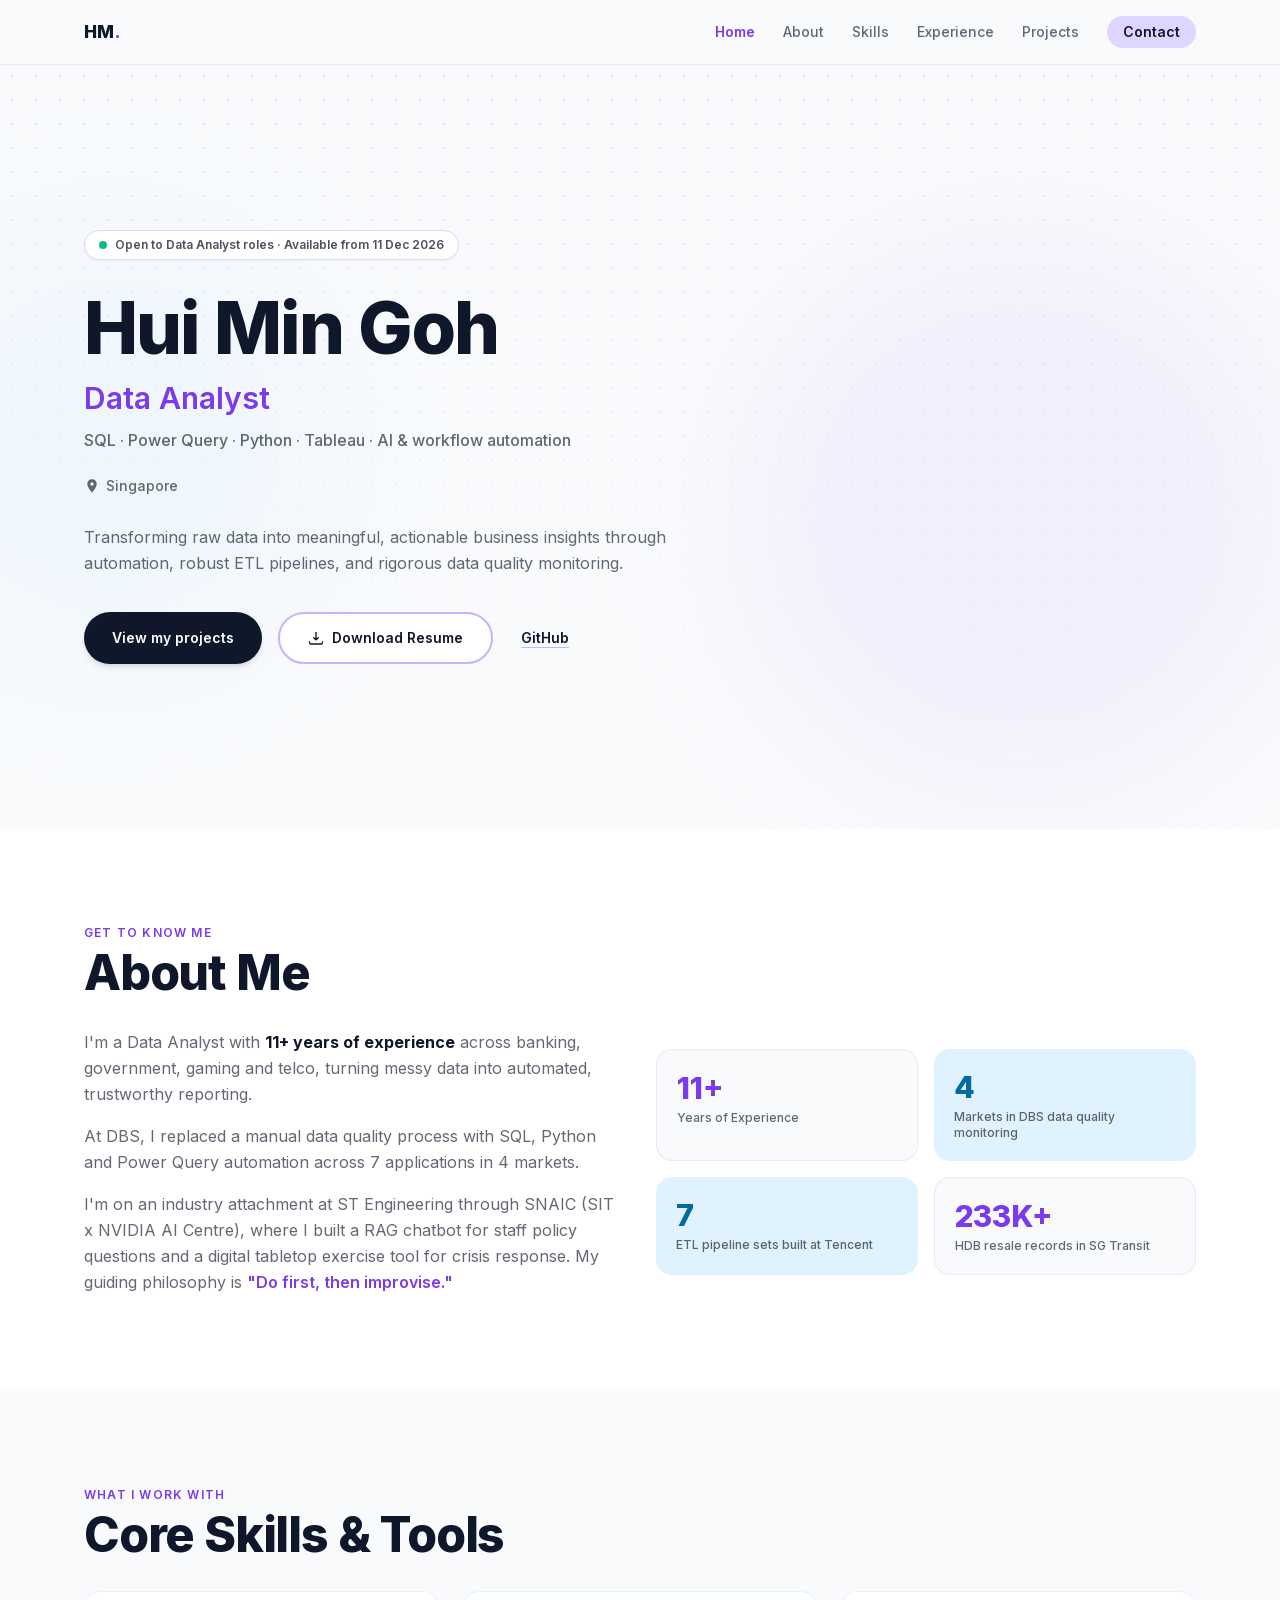
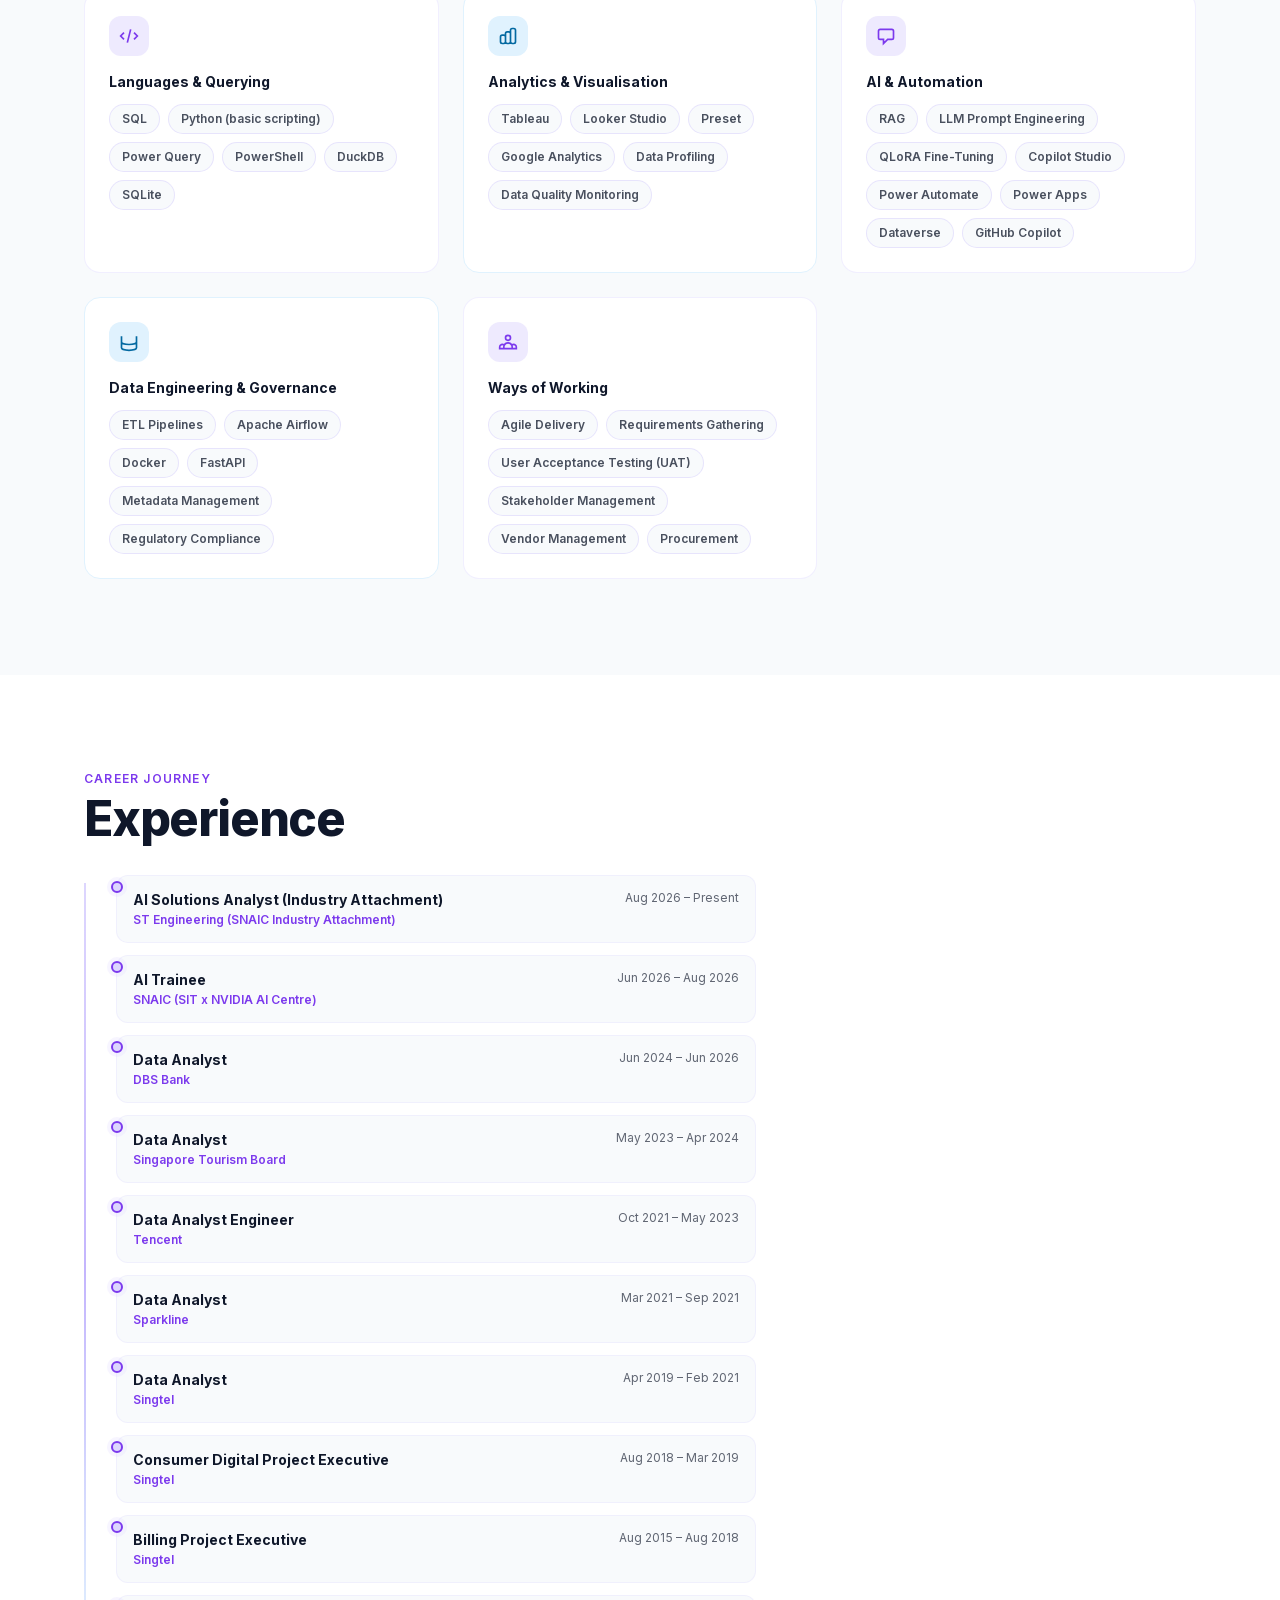
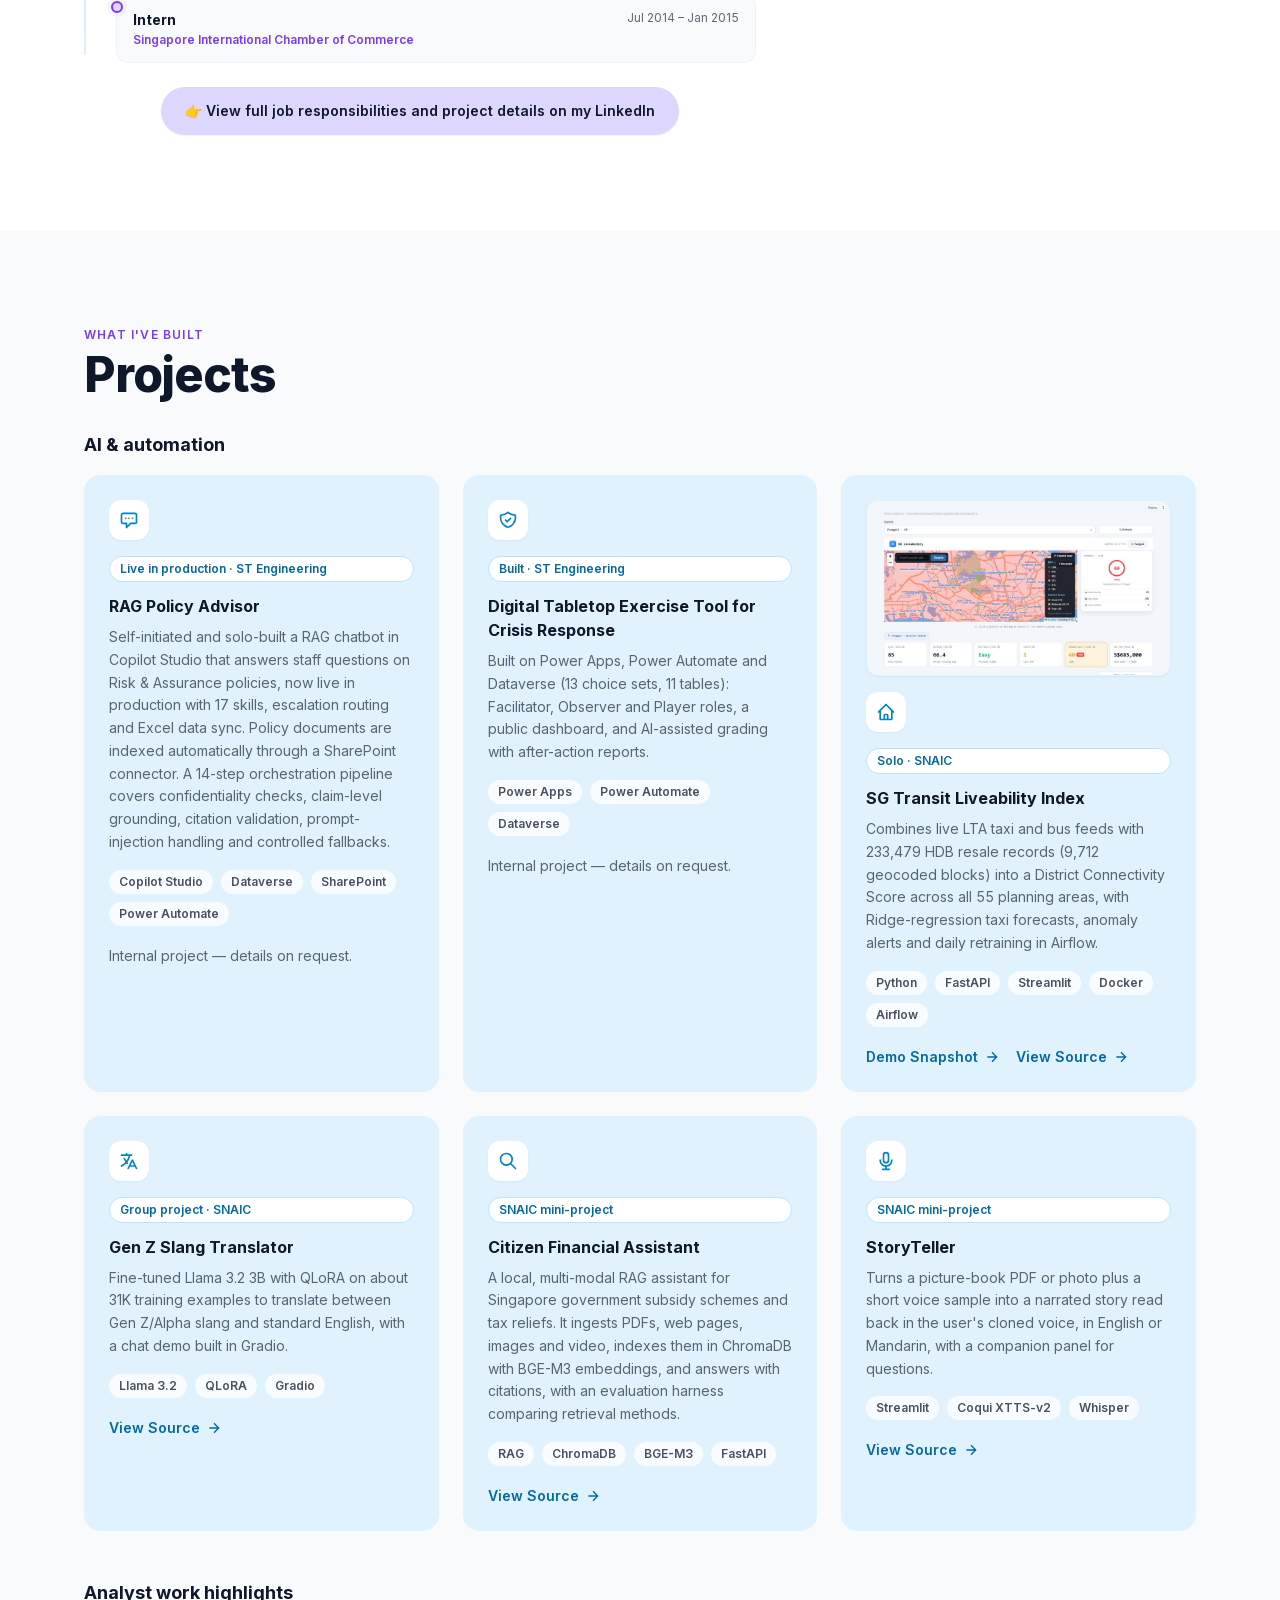
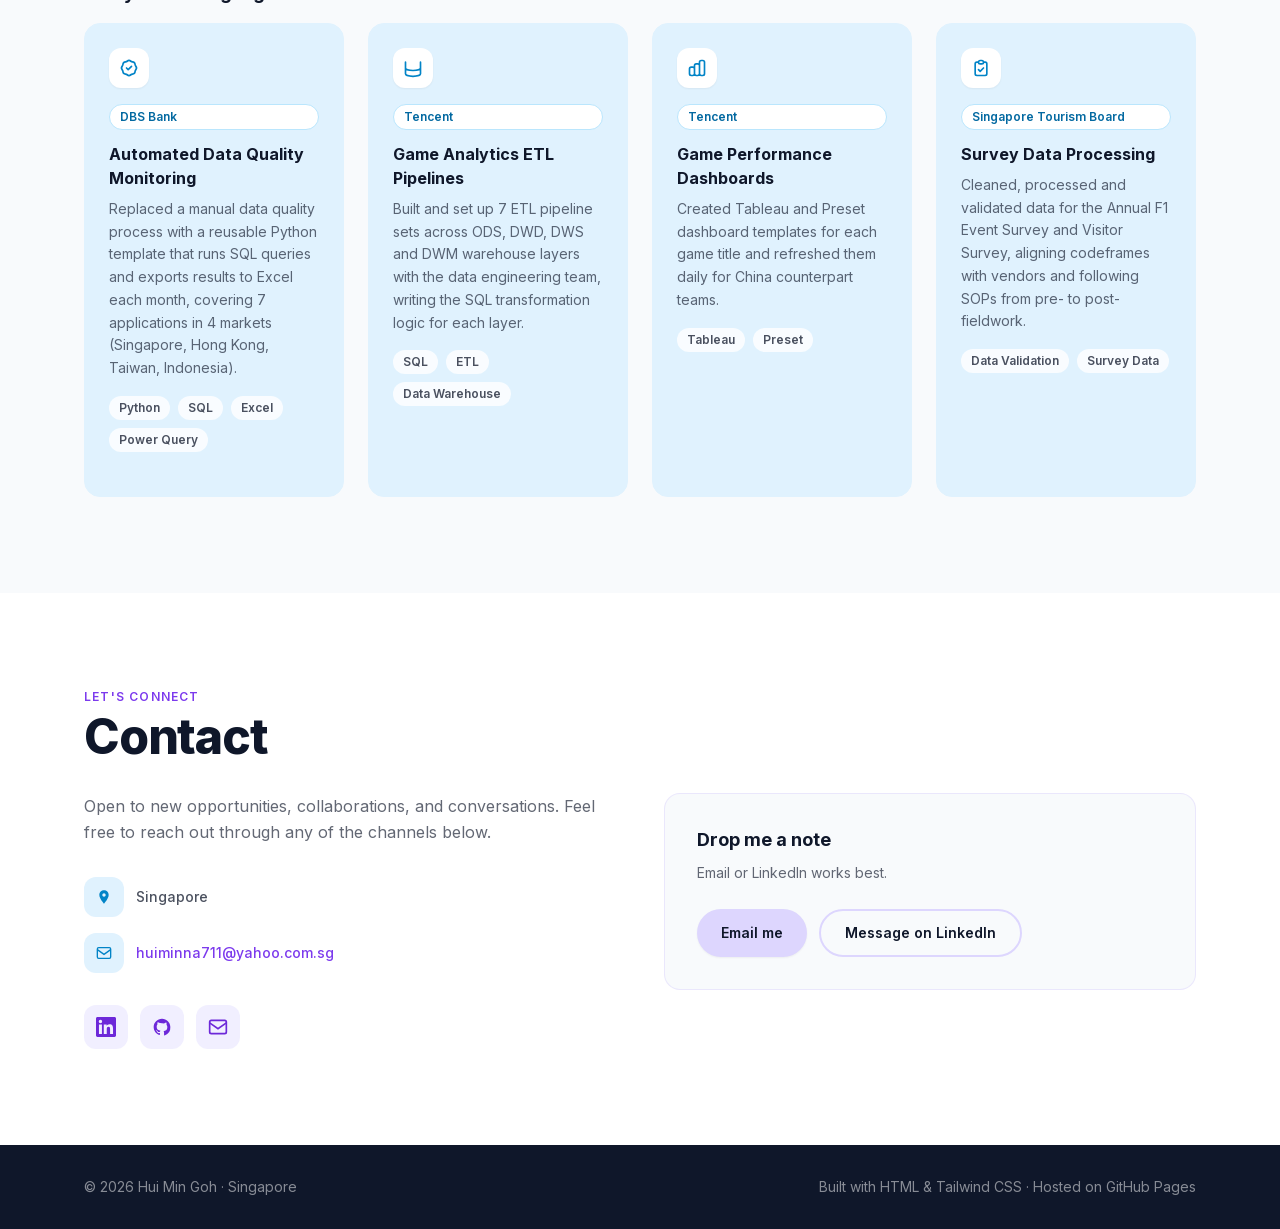
==== commit c713c8a5: "Update site to match Nov 2026 resume - ST Engineering title and About line (AI Solutions Analyst, in" ====
--- a/public/index.html
+++ b/public/index.html
@@ -135,7 +135,7 @@
       <div class="reveal space-y-4 text-[#0F172A]/65 leading-relaxed">
         <p>I'm a Data Analyst with <strong class="text-[#0F172A]">11+ years of experience</strong> across banking, government, gaming and telco, turning messy data into automated, trustworthy reporting.</p>
         <p>At DBS, I replaced a manual data quality process with SQL, Python and Power Query automation across 7 applications in 4 markets.</p>
-        <p>I'm now an AI Trainee with SNAIC (SIT x NVIDIA AI Centre), on attachment at ST Engineering, where I built a RAG chatbot that is live for Risk &amp; Assurance staff. My guiding philosophy is <em class="text-violet-600 font-semibold not-italic">"Do first, then improvise."</em></p>
+        <p>I'm on an industry attachment at ST Engineering through SNAIC (SIT x NVIDIA AI Centre), where I built a RAG chatbot for staff policy questions and a digital tabletop exercise tool for crisis response. My guiding philosophy is <em class="text-violet-600 font-semibold not-italic">"Do first, then improvise."</em></p>
       </div>
       <div class="reveal grid grid-cols-2 gap-4">
         <div class="bg-[#F8FAFC] border border-[#DDD6FE]/50 rounded-2xl p-5"><div class="text-3xl font-extrabold text-violet-600 mb-1">11+</div><div class="text-xs font-medium text-[#0F172A]/65">Years of Experience</div></div>
@@ -210,7 +210,7 @@
           <div class="reveal relative">
             <div class="tl-dot"></div>
             <div class="bg-[#F8FAFC] rounded-xl border border-[#DDD6FE]/30 px-4 py-3.5 hover:border-[#DDD6FE] hover:shadow-sm transition-all flex flex-wrap items-start justify-between gap-2">
-              <div><p class="font-bold text-[#0F172A] text-sm">AI Trainee, RAG &amp; Process Automation</p><p class="text-violet-600 font-semibold text-xs mt-0.5">ST Engineering (SNAIC Industry Attachment)</p></div>
+              <div><p class="font-bold text-[#0F172A] text-sm">AI Solutions Analyst (Industry Attachment)</p><p class="text-violet-600 font-semibold text-xs mt-0.5">ST Engineering (SNAIC Industry Attachment)</p></div>
               <div class="text-right"><p class="text-xs text-[#0F172A]/65">Aug 2026 – Present</p></div>
             </div>
           </div>
@@ -314,7 +314,7 @@
         </div>
         <p class="inline-block bg-white text-sky-700 border border-sky-200 text-xs font-semibold px-2.5 py-1 rounded-full mb-3">Live in production · ST Engineering</p>
         <h3 class="font-bold text-[#0F172A] text-base mb-2">RAG Policy Advisor</h3>
-        <p class="text-[#0F172A]/65 text-sm leading-relaxed mb-4">Self-initiated and solo-built a RAG chatbot for Risk &amp; Assurance staff, now live in production with escalation routing and Excel data sync. Policy documents are indexed automatically through a SharePoint connector. A 14-step orchestration pipeline covers confidentiality checks, claim-level grounding, citation validation, prompt-injection handling and controlled fallbacks.</p>
+        <p class="text-[#0F172A]/65 text-sm leading-relaxed mb-4">Self-initiated and solo-built a RAG chatbot in Copilot Studio that answers staff questions on Risk &amp; Assurance policies, now live in production with 17 skills, escalation routing and Excel data sync. Policy documents are indexed automatically through a SharePoint connector. A 14-step orchestration pipeline covers confidentiality checks, claim-level grounding, citation validation, prompt-injection handling and controlled fallbacks.</p>
         <div class="flex flex-wrap gap-2 mb-5"><span class="bg-white/80 text-[#0F172A]/75 text-xs font-semibold px-2.5 py-1 rounded-full">Copilot Studio</span><span class="bg-white/80 text-[#0F172A]/75 text-xs font-semibold px-2.5 py-1 rounded-full">Dataverse</span><span class="bg-white/80 text-[#0F172A]/75 text-xs font-semibold px-2.5 py-1 rounded-full">SharePoint</span><span class="bg-white/80 text-[#0F172A]/75 text-xs font-semibold px-2.5 py-1 rounded-full">Power Automate</span></div>
         <p class="text-[#0F172A]/65 text-sm">Internal project — details on request.</p>
       </div>
@@ -322,9 +322,9 @@
         <div class="w-10 h-10 bg-white rounded-xl flex items-center justify-center mb-4 shadow-sm">
           <svg aria-hidden="true" focusable="false" class="w-5 h-5 text-sky-600" fill="none" stroke="currentColor" viewBox="0 0 24 24" stroke-width="2"><path stroke-linecap="round" stroke-linejoin="round" d="M9 12l2 2 4-4m5.618-4.016A11.955 11.955 0 0112 2.944a11.955 11.955 0 01-8.618 3.04A12.02 12.02 0 003 9c0 5.591 3.824 10.29 9 11.622 5.176-1.332 9-6.03 9-11.622 0-1.042-.133-2.052-.382-3.016z"/></svg>
         </div>
-        <p class="inline-block bg-white text-sky-700 border border-sky-200 text-xs font-semibold px-2.5 py-1 rounded-full mb-3">In progress · ST Engineering</p>
-        <h3 class="font-bold text-[#0F172A] text-base mb-2">Crisis-Response Training Simulation (data layer)</h3>
-        <p class="text-[#0F172A]/65 text-sm leading-relaxed mb-4">Building the data layer for a training simulation: an idempotent schema-deployment script (13 global choice sets, 11 custom tables), seed-data automation and an AI-assisted grading instruction contract. End-to-end flows and the 7-screen app UX are still in design.</p>
+        <p class="inline-block bg-white text-sky-700 border border-sky-200 text-xs font-semibold px-2.5 py-1 rounded-full mb-3">Built · ST Engineering</p>
+        <h3 class="font-bold text-[#0F172A] text-base mb-2">Digital Tabletop Exercise Tool for Crisis Response</h3>
+        <p class="text-[#0F172A]/65 text-sm leading-relaxed mb-4">Built on Power Apps, Power Automate and Dataverse (13 choice sets, 11 tables): Facilitator, Observer and Player roles, a public dashboard, and AI-assisted grading with after-action reports.</p>
         <div class="flex flex-wrap gap-2 mb-5"><span class="bg-white/80 text-[#0F172A]/75 text-xs font-semibold px-2.5 py-1 rounded-full">Power Apps</span><span class="bg-white/80 text-[#0F172A]/75 text-xs font-semibold px-2.5 py-1 rounded-full">Power Automate</span><span class="bg-white/80 text-[#0F172A]/75 text-xs font-semibold px-2.5 py-1 rounded-full">Dataverse</span></div>
         <p class="text-[#0F172A]/65 text-sm">Internal project — details on request.</p>
       </div>
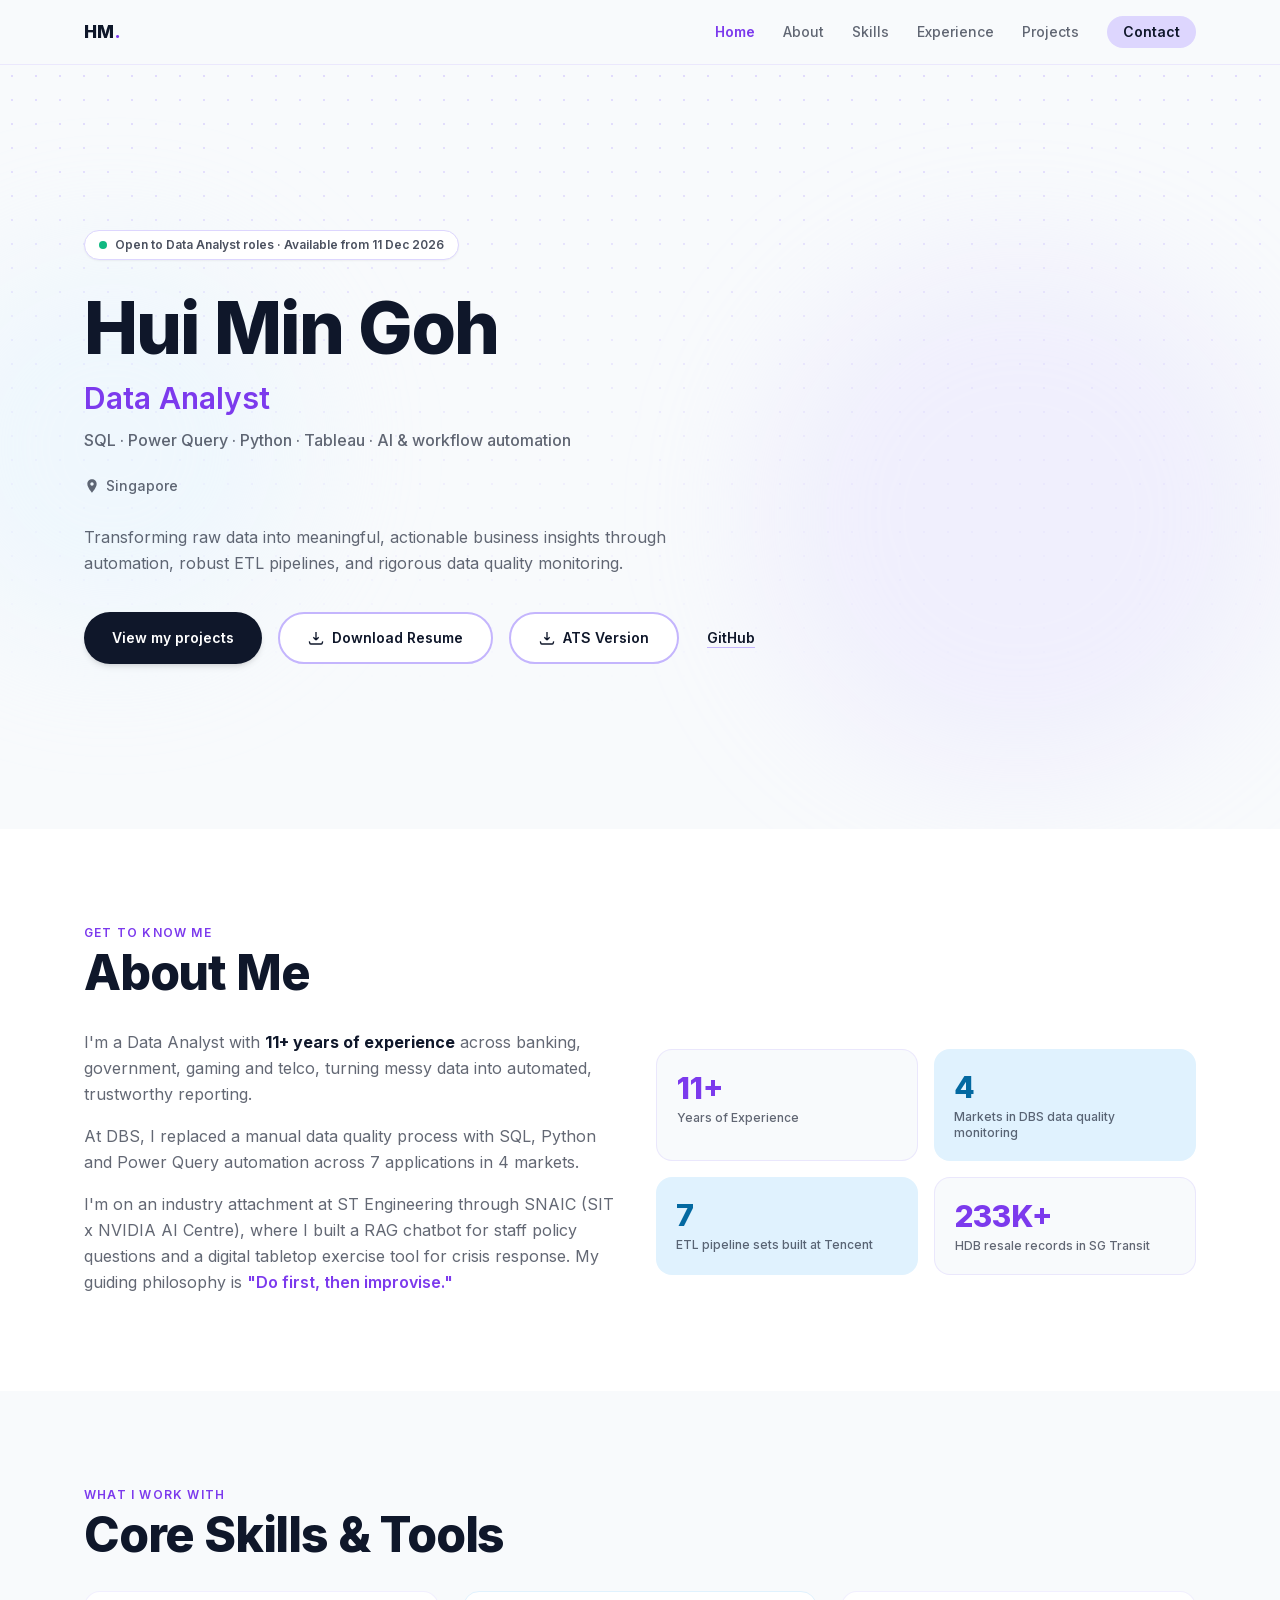
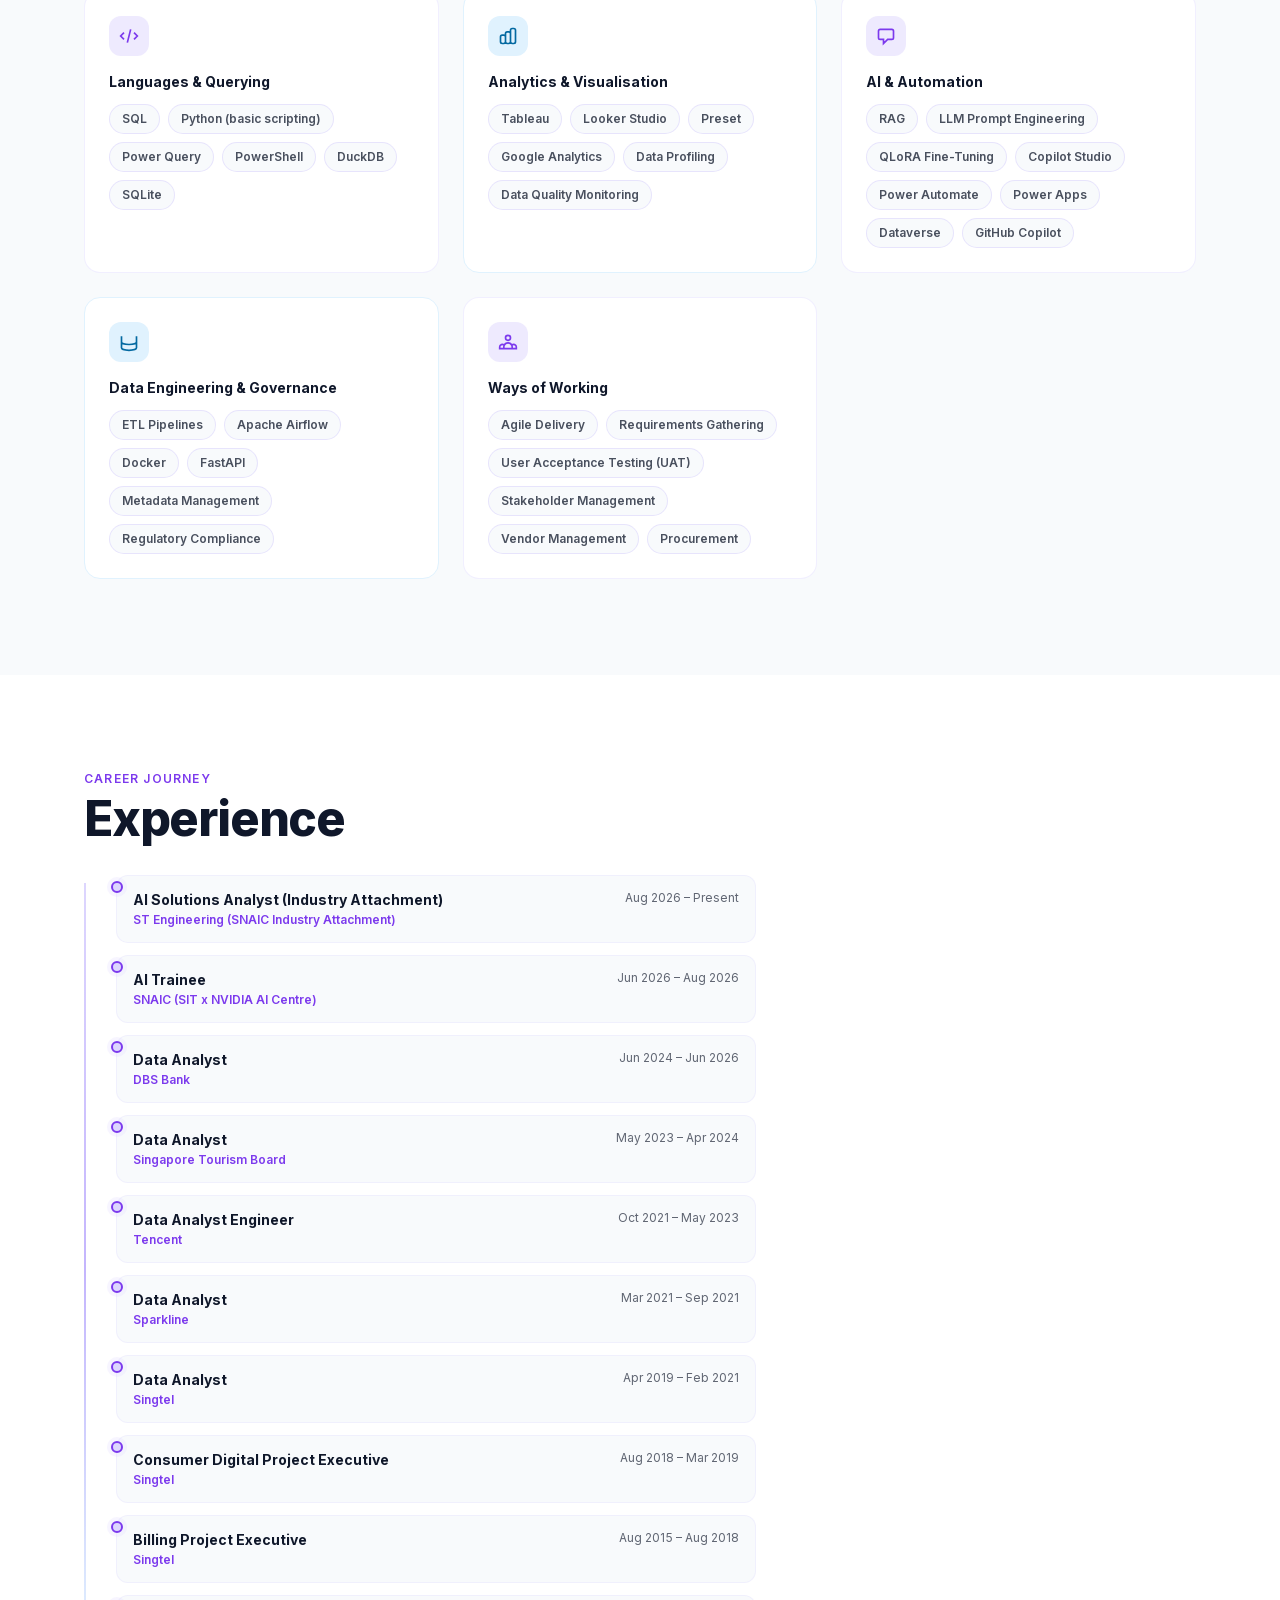
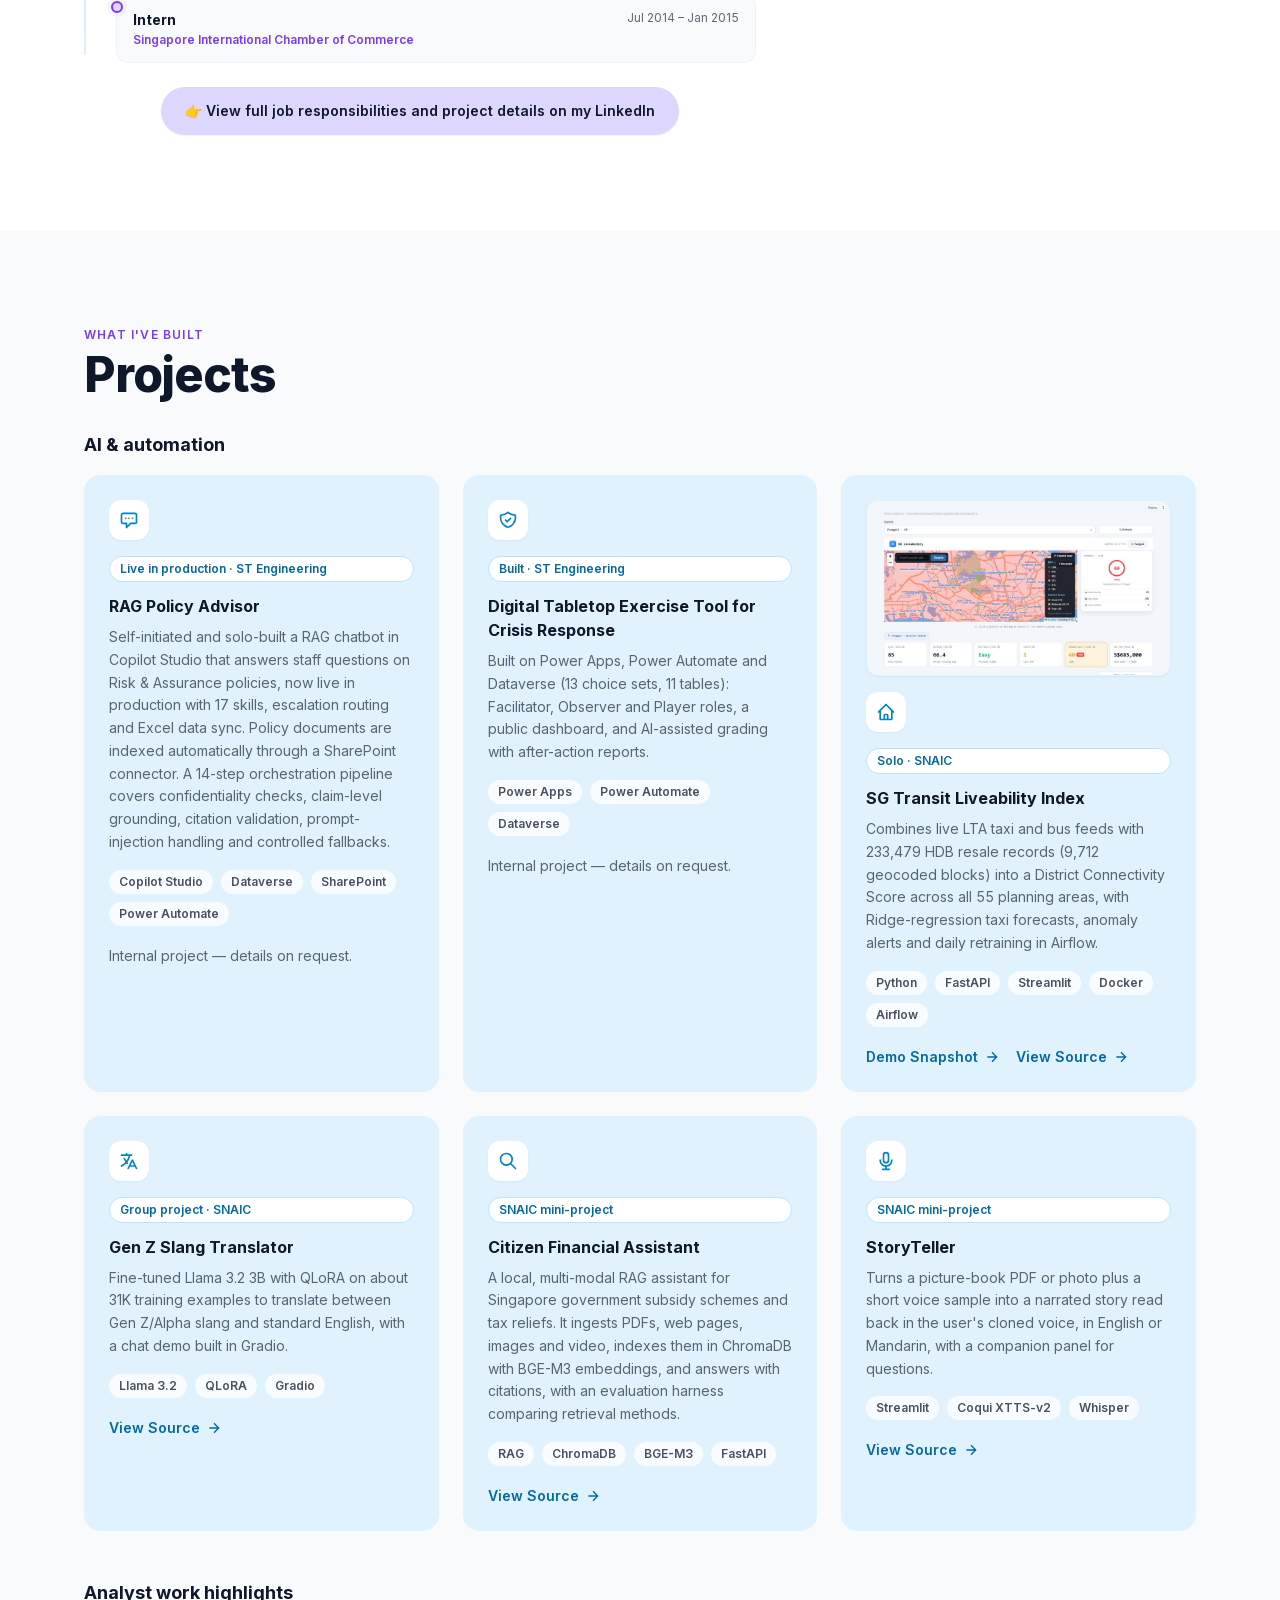
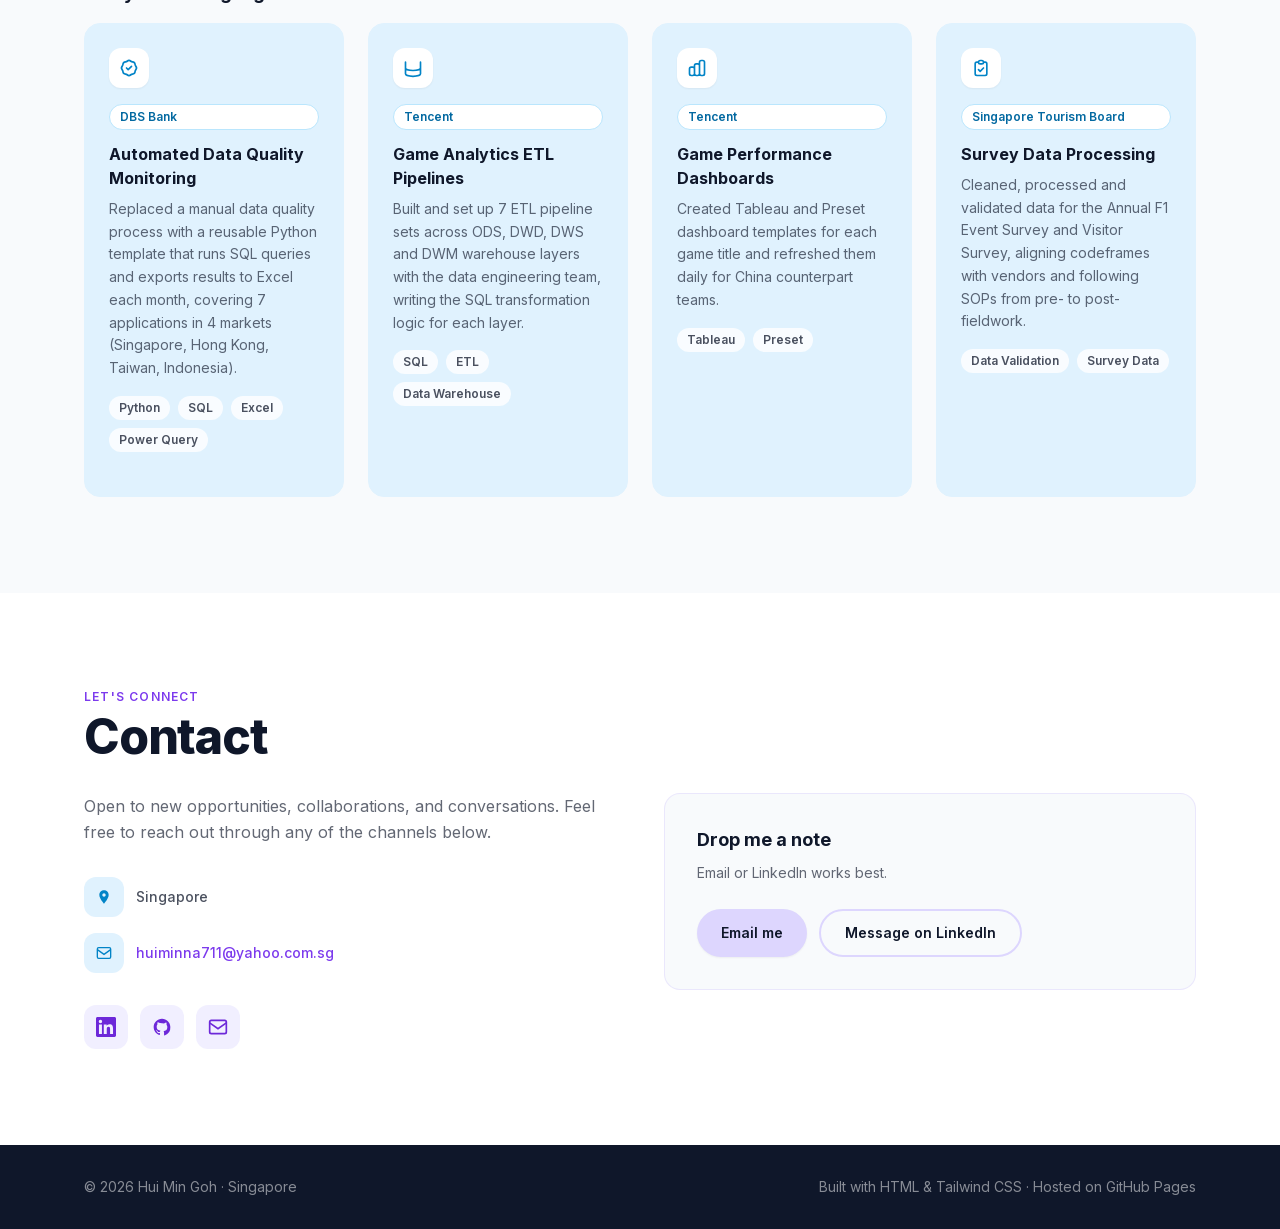
==== commit 44758974: "Add ATS resume download next to the designed resume Co-Authored-By: Claude Sonnet 5.5 <noreply@anthr" ====
--- a/public/index.html
+++ b/public/index.html
@@ -118,6 +118,11 @@
         <svg aria-hidden="true" focusable="false" class="w-4 h-4" fill="none" stroke="currentColor" viewBox="0 0 24 24" stroke-width="2"><path d="M12 15V3m0 12l-4-4m4 4l4-4M2 17l.621 2.485A2 2 0 004.561 21h14.878a2 2 0 001.94-1.515L22 17"/></svg>
         Download Resume
       </a>
+      <a href="Hui_Min_Goh_Resume_83689592_ATS.pdf" target="_blank" rel="noopener"
+         class="inline-flex items-center gap-2 border-2 border-[#C4B5FD] bg-white text-[#0F172A] font-semibold px-7 py-3.5 rounded-full hover:bg-[#DDD6FE]/40 hover:-translate-y-0.5 transition-all text-sm">
+        <svg aria-hidden="true" focusable="false" class="w-4 h-4" fill="none" stroke="currentColor" viewBox="0 0 24 24" stroke-width="2"><path d="M12 15V3m0 12l-4-4m4 4l4-4M2 17l.621 2.485A2 2 0 004.561 21h14.878a2 2 0 001.94-1.515L22 17"/></svg>
+        ATS Version
+      </a>
       <a href="https://github.com/hm-base" target="_blank" rel="noopener"
          class="inline-flex items-center gap-2 text-[#0F172A] font-semibold px-3 py-3.5 rounded-full hover:text-violet-700 transition-colors text-sm underline underline-offset-4 decoration-[#C4B5FD]">GitHub</a>
     </div>
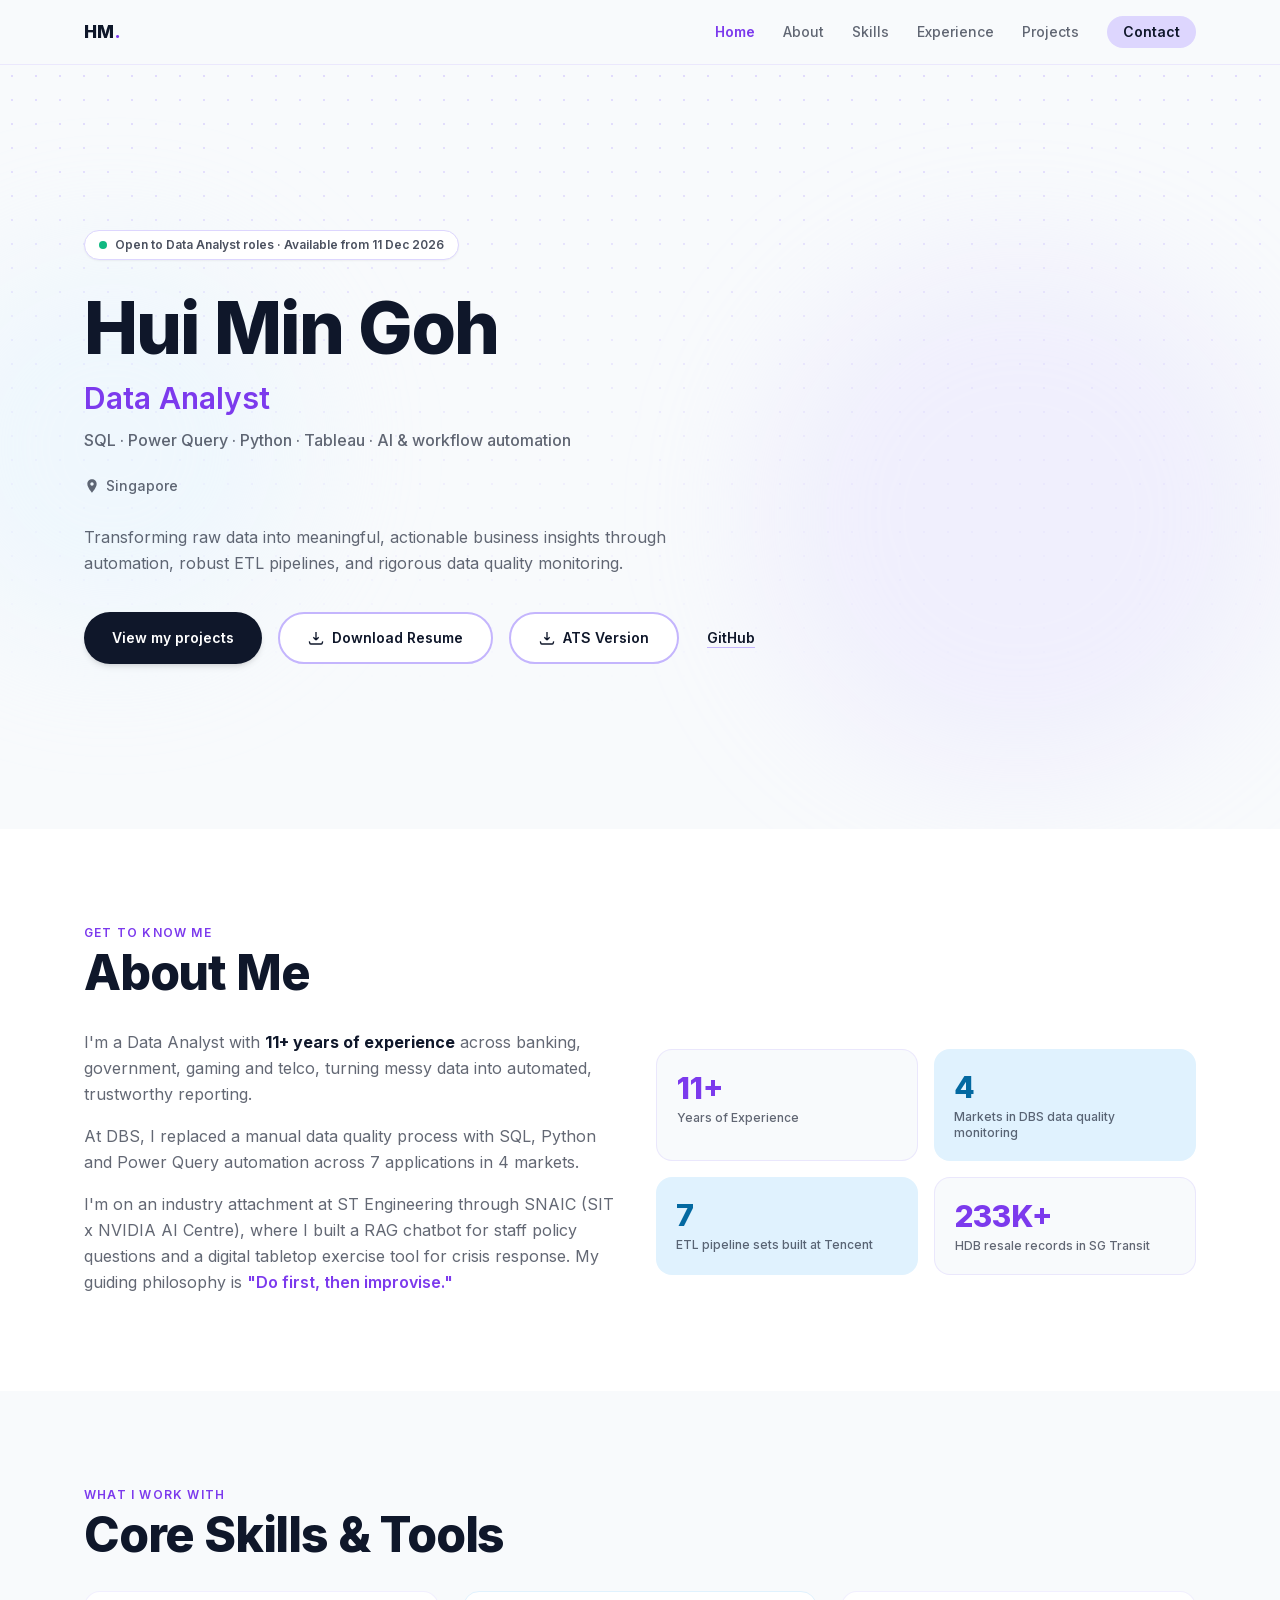
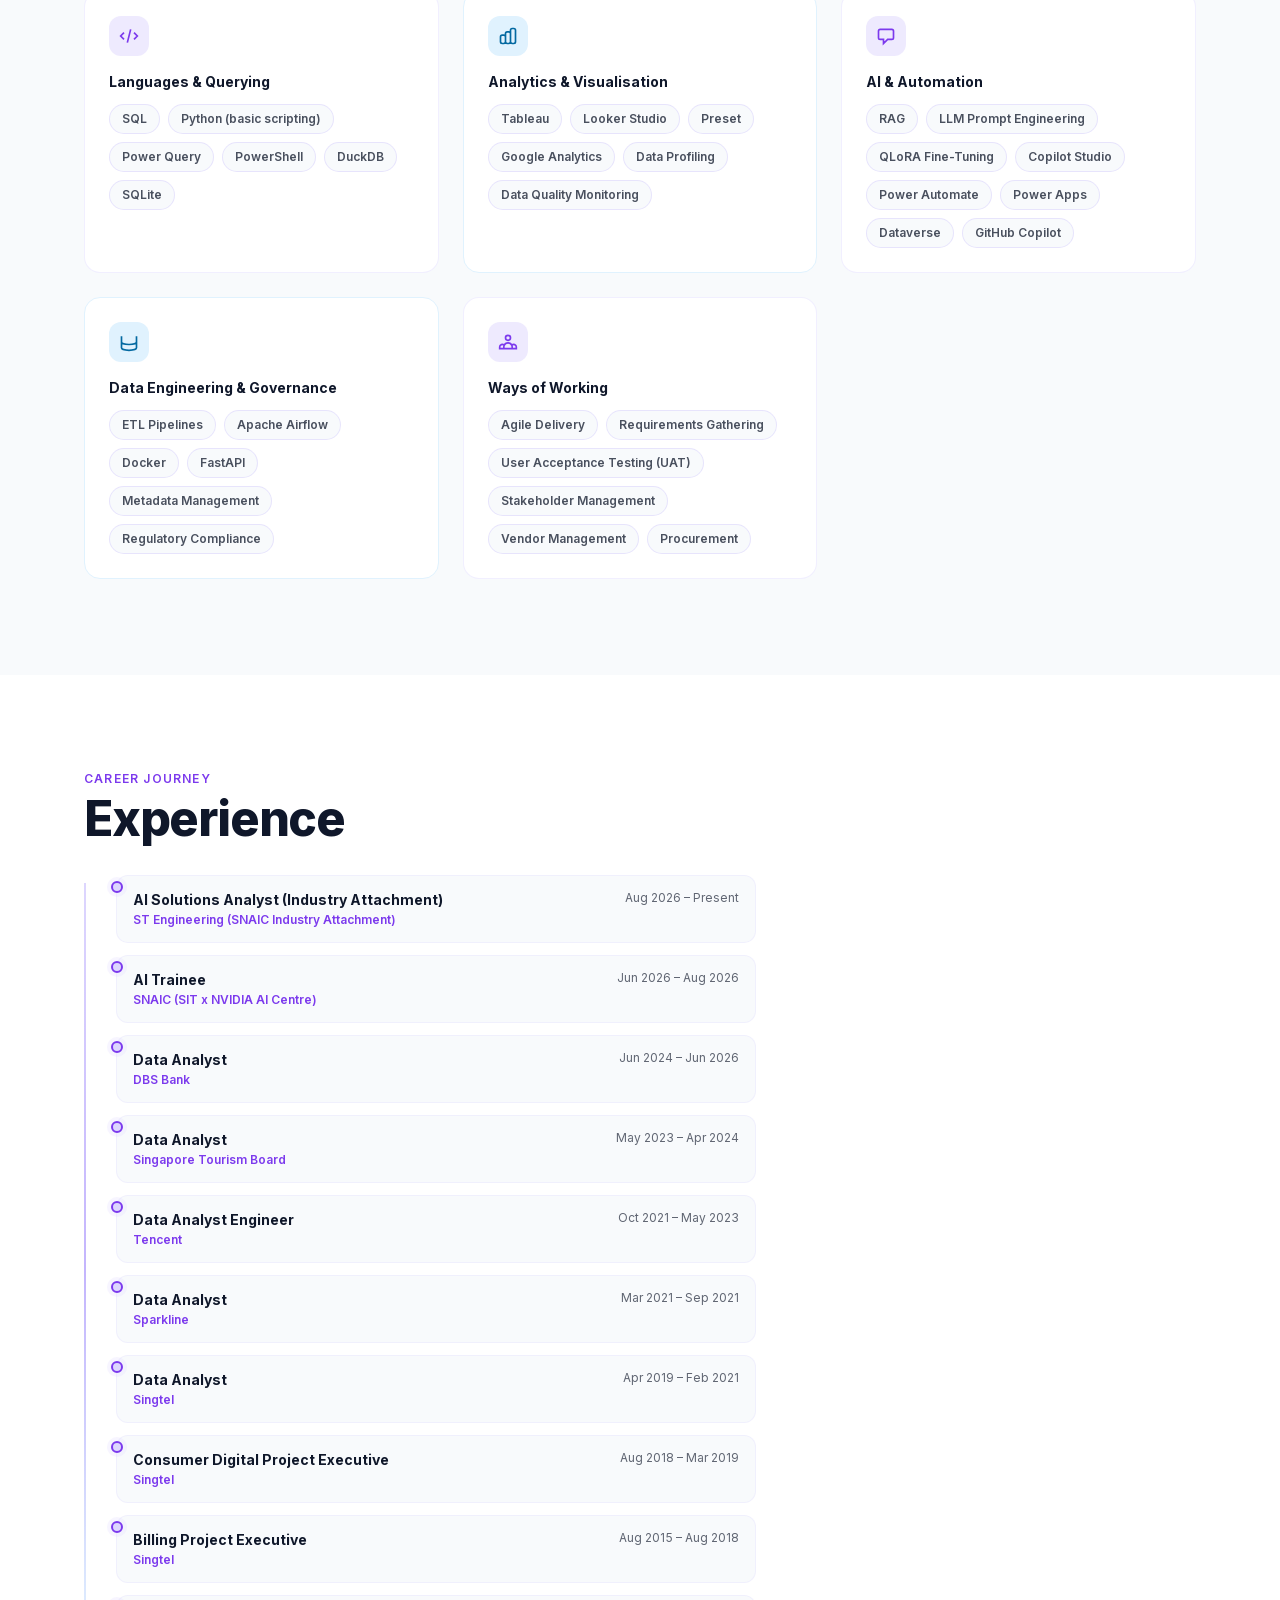
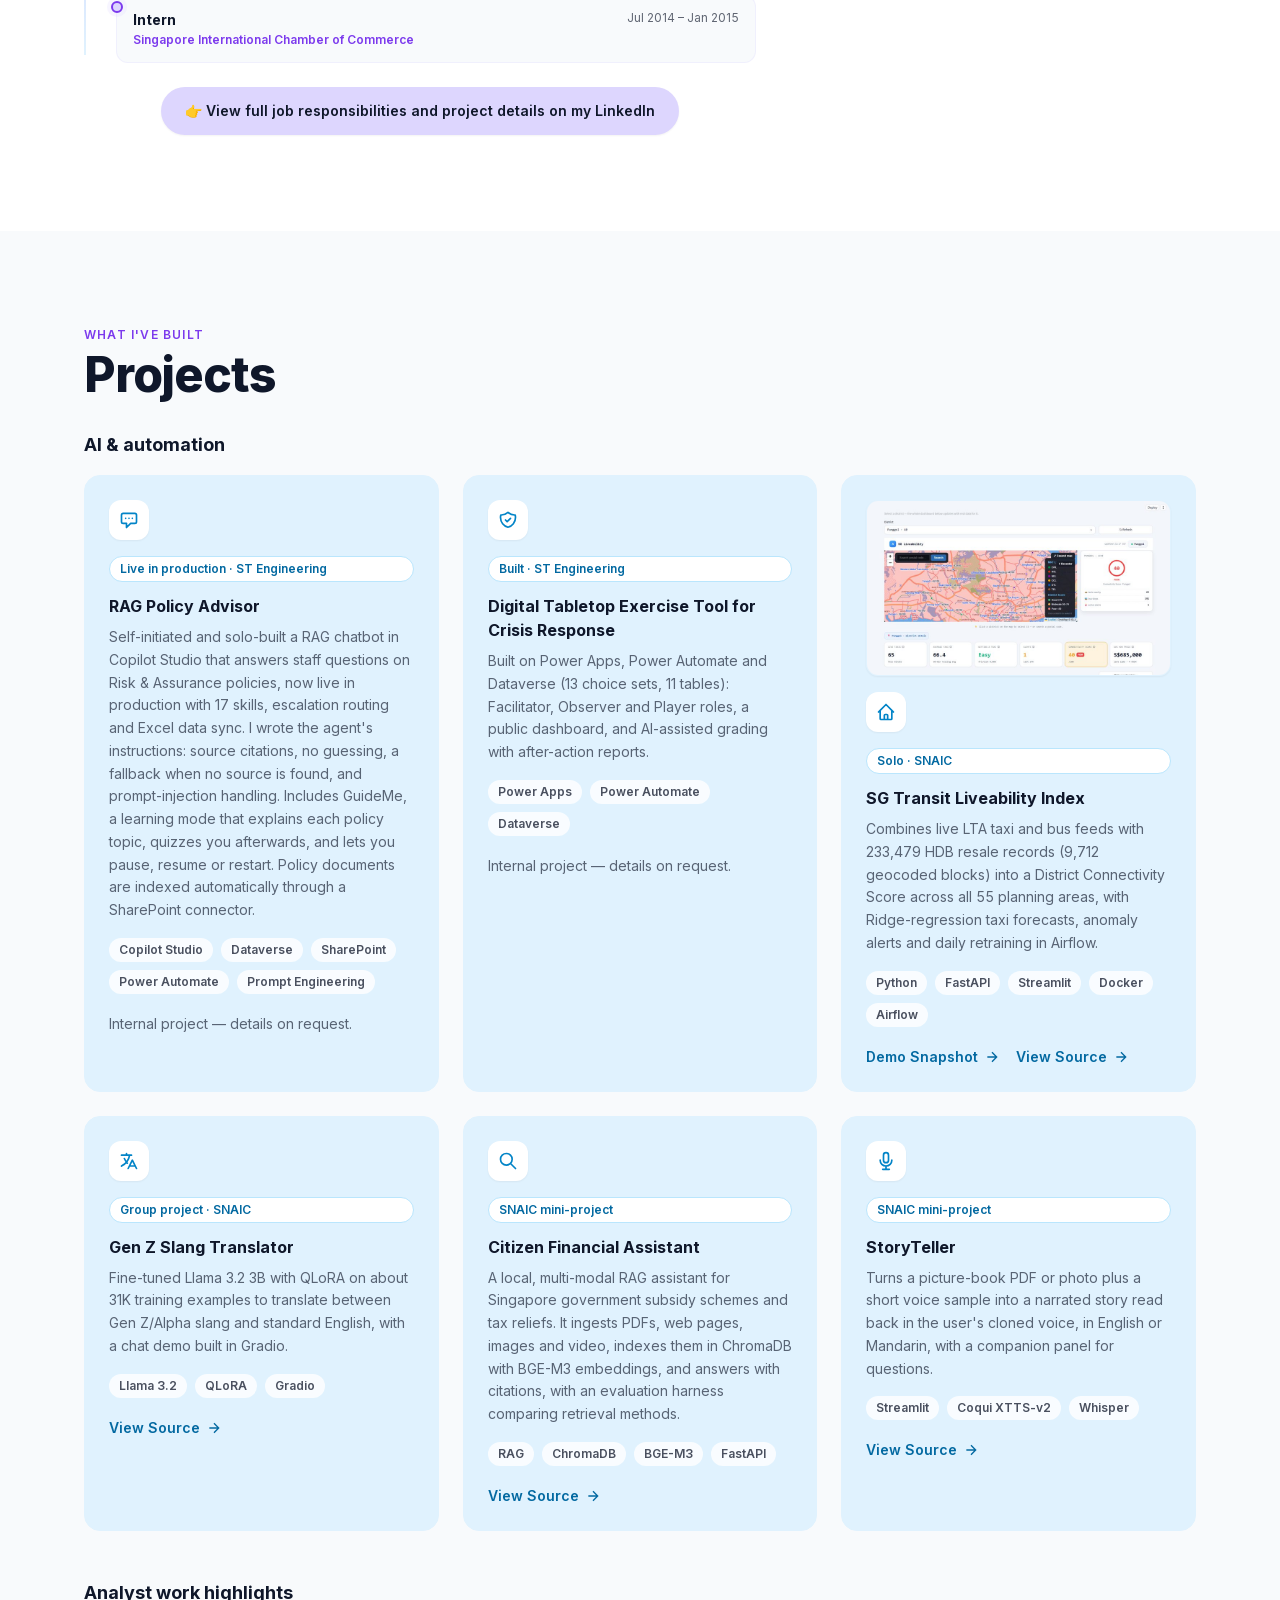
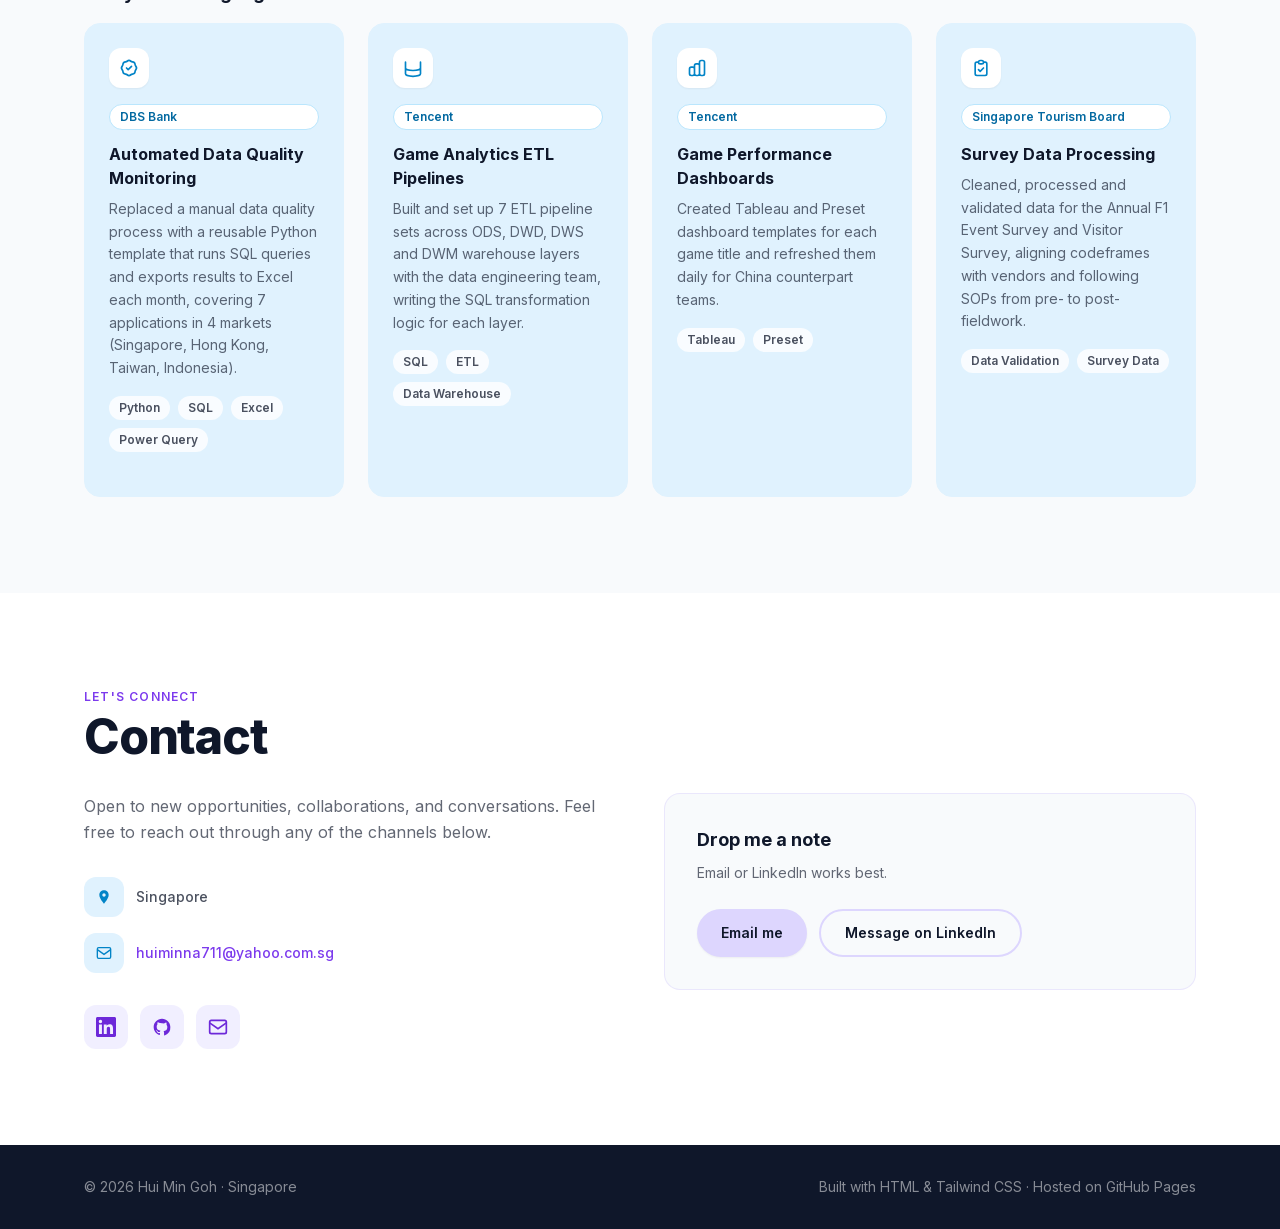
==== commit c1063e33: "Update chatbot project card: instructions, GuideMe, Prompt Engineering tag Drops the unverified "14-" ====
--- a/public/index.html
+++ b/public/index.html
@@ -319,8 +319,8 @@
         </div>
         <p class="inline-block bg-white text-sky-700 border border-sky-200 text-xs font-semibold px-2.5 py-1 rounded-full mb-3">Live in production · ST Engineering</p>
         <h3 class="font-bold text-[#0F172A] text-base mb-2">RAG Policy Advisor</h3>
-        <p class="text-[#0F172A]/65 text-sm leading-relaxed mb-4">Self-initiated and solo-built a RAG chatbot in Copilot Studio that answers staff questions on Risk &amp; Assurance policies, now live in production with 17 skills, escalation routing and Excel data sync. Policy documents are indexed automatically through a SharePoint connector. A 14-step orchestration pipeline covers confidentiality checks, claim-level grounding, citation validation, prompt-injection handling and controlled fallbacks.</p>
-        <div class="flex flex-wrap gap-2 mb-5"><span class="bg-white/80 text-[#0F172A]/75 text-xs font-semibold px-2.5 py-1 rounded-full">Copilot Studio</span><span class="bg-white/80 text-[#0F172A]/75 text-xs font-semibold px-2.5 py-1 rounded-full">Dataverse</span><span class="bg-white/80 text-[#0F172A]/75 text-xs font-semibold px-2.5 py-1 rounded-full">SharePoint</span><span class="bg-white/80 text-[#0F172A]/75 text-xs font-semibold px-2.5 py-1 rounded-full">Power Automate</span></div>
+        <p class="text-[#0F172A]/65 text-sm leading-relaxed mb-4">Self-initiated and solo-built a RAG chatbot in Copilot Studio that answers staff questions on Risk &amp; Assurance policies, now live in production with 17 skills, escalation routing and Excel data sync. I wrote the agent's instructions: source citations, no guessing, a fallback when no source is found, and prompt-injection handling. Includes GuideMe, a learning mode that explains each policy topic, quizzes you afterwards, and lets you pause, resume or restart. Policy documents are indexed automatically through a SharePoint connector.</p>
+        <div class="flex flex-wrap gap-2 mb-5"><span class="bg-white/80 text-[#0F172A]/75 text-xs font-semibold px-2.5 py-1 rounded-full">Copilot Studio</span><span class="bg-white/80 text-[#0F172A]/75 text-xs font-semibold px-2.5 py-1 rounded-full">Dataverse</span><span class="bg-white/80 text-[#0F172A]/75 text-xs font-semibold px-2.5 py-1 rounded-full">SharePoint</span><span class="bg-white/80 text-[#0F172A]/75 text-xs font-semibold px-2.5 py-1 rounded-full">Power Automate</span><span class="bg-white/80 text-[#0F172A]/75 text-xs font-semibold px-2.5 py-1 rounded-full">Prompt Engineering</span></div>
         <p class="text-[#0F172A]/65 text-sm">Internal project — details on request.</p>
       </div>
       <div class="reveal bg-[#E0F2FE] rounded-2xl p-6 border border-sky-100 hover:shadow-xl hover:-translate-y-1 transition-all flex flex-col">
